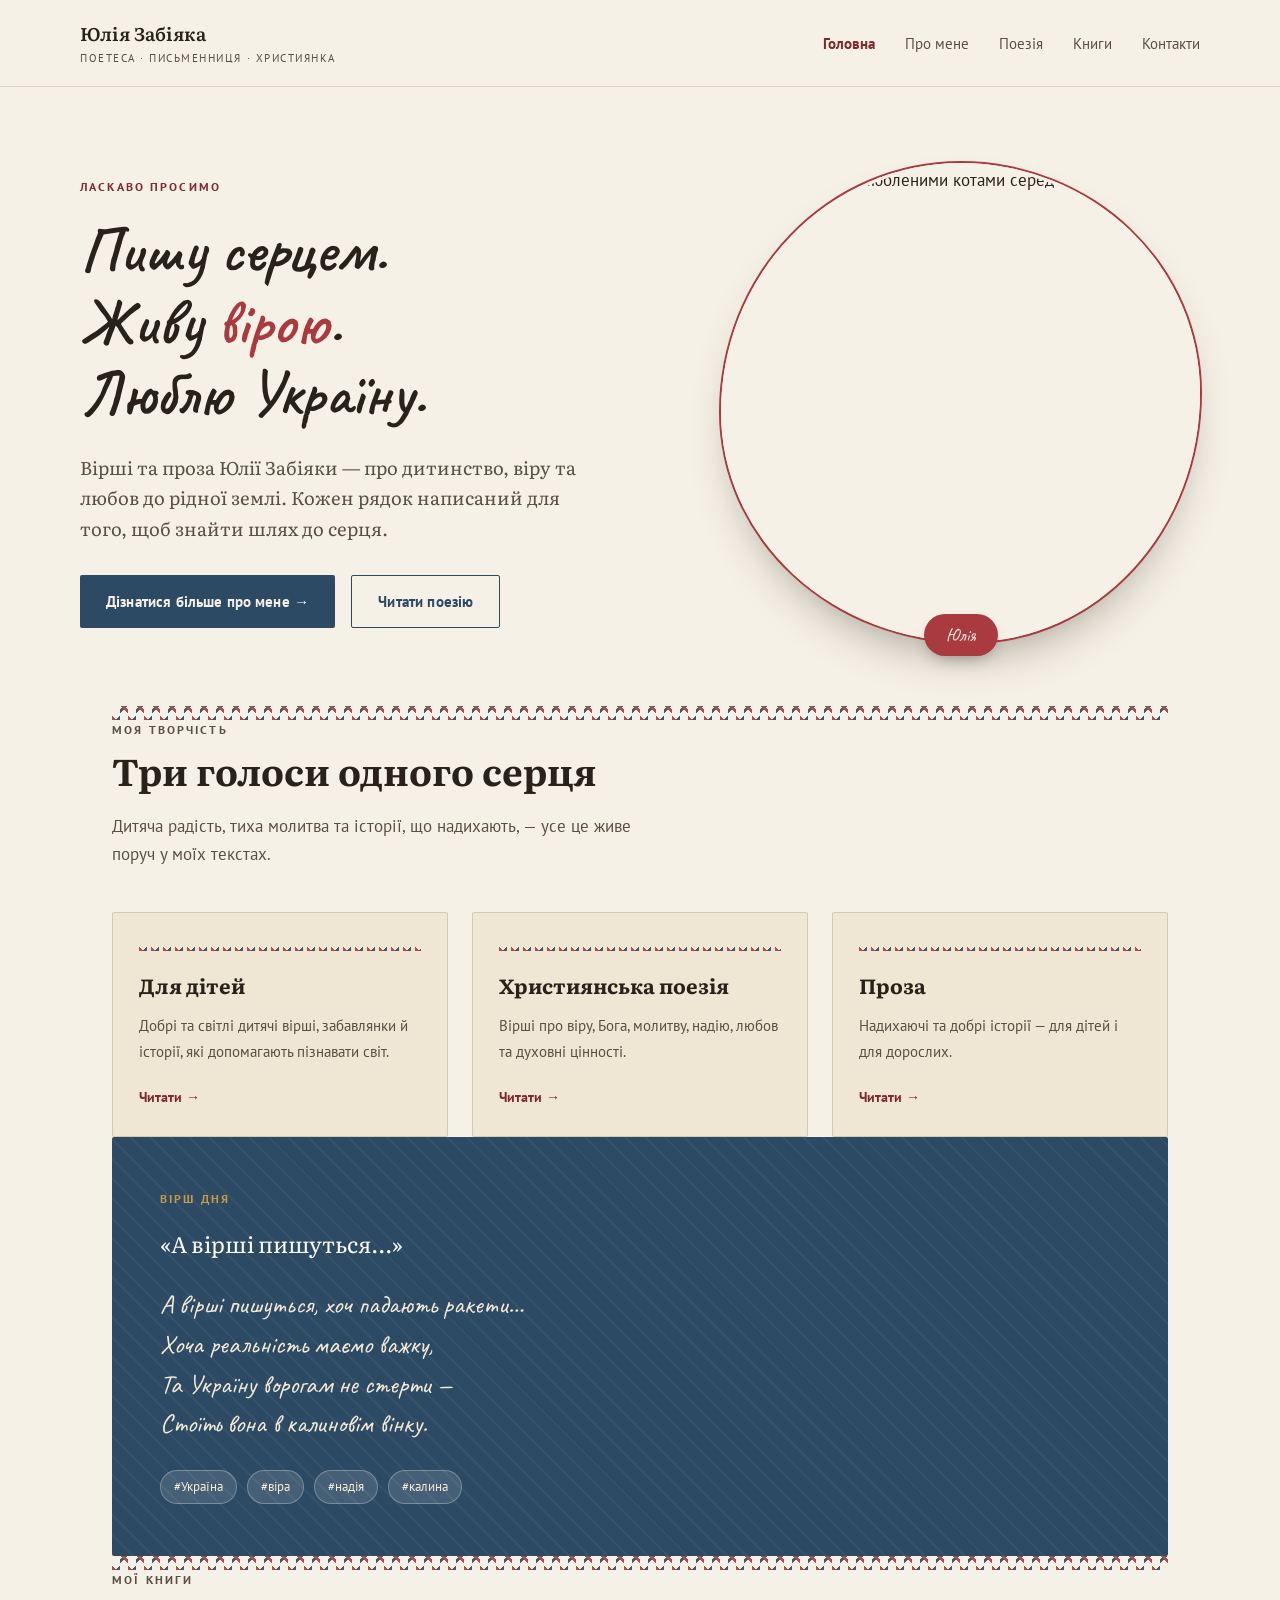
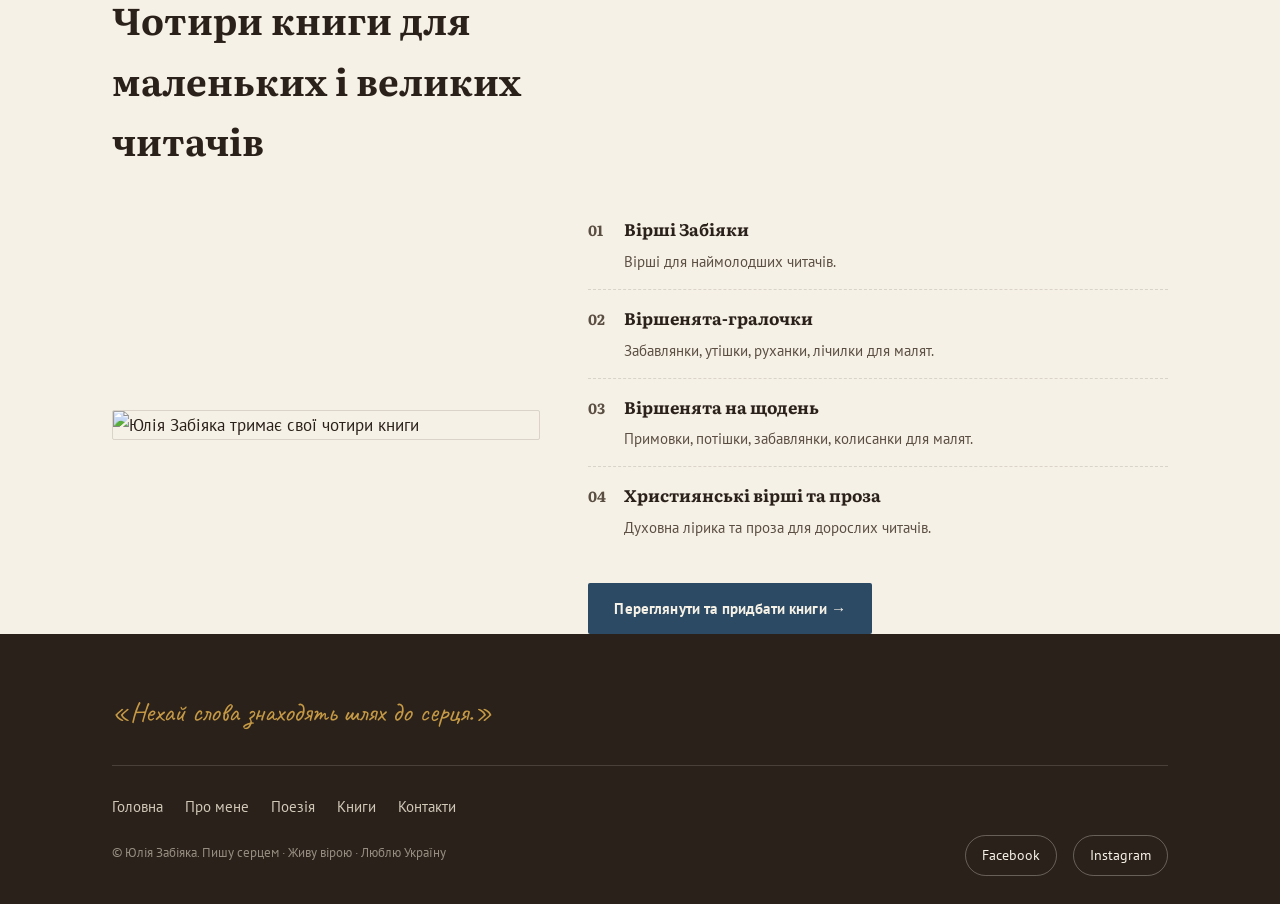
==== index.html @ 0247e5d2 "Add files via upload" ====
<!DOCTYPE html>
<html lang="uk">
<head>
<meta charset="UTF-8">
<meta name="viewport" content="width=device-width, initial-scale=1.0">
<title>Юлія Забіяка — Поетеса · Письменниця · Християнка</title>
<link rel="preconnect" href="https://fonts.googleapis.com">
<link rel="preconnect" href="https://fonts.gstatic.com" crossorigin>
<link href="https://fonts.googleapis.com/css2?family=Literata:opsz,wght@7..72,400;7..72,500;7..72,600;7..72,700&family=Caveat:wght@500;600;700&family=PT+Sans:wght@400;700&display=swap" rel="stylesheet">
<style>
  :root {
    --paper: #F6F1E6;
    --paper-warm: #EFE6D3;
    --ink: #2A211B;
    --ink-soft: #5B4E42;
    --kalyna: #A93A3F;
    --kalyna-deep: #7E2A2E;
    --vyshyvanka: #2C4A63;
    --gold: #C69A45;
    --line: rgba(42, 33, 27, 0.14);
    --radius: 2px;
    --display: 'Literata', Georgia, serif;
    --hand: 'Caveat', cursive;
    --body: 'PT Sans', Arial, sans-serif;
    --max: 1120px;
  }

  * { box-sizing: border-box; }
  html { scroll-behavior: smooth; }

  @media (prefers-reduced-motion: reduce) {
    html { scroll-behavior: auto; }
    * { animation-duration: 0.001ms !important; transition-duration: 0.001ms !important; }
  }

  body {
    margin: 0;
    background: var(--paper);
    color: var(--ink);
    font-family: var(--body);
    font-size: 17px;
    line-height: 1.65;
    -webkit-font-smoothing: antialiased;
  }

  a { color: inherit; }
  img { max-width: 100%; display: block; }

  .wrap { max-width: var(--max); margin: 0 auto; padding: 0 32px; }

  /* ---------- Vyshyvanka cross-stitch signature divider ---------- */
  .stitch-divider {
    width: 100%;
    height: 14px;
    background-image:
      repeating-linear-gradient(45deg, var(--kalyna) 0 3px, transparent 3px 16px),
      repeating-linear-gradient(-45deg, var(--vyshyvanka) 0 3px, transparent 3px 16px);
    background-position: 0 0, 8px 0;
    background-size: 16px 14px;
    opacity: 0.9;
  }
  .stitch-divider.thin { height: 8px; background-size: 12px 8px; }

  /* ---------- Header / nav ---------- */
  header.site-header {
    position: sticky;
    top: 0;
    z-index: 40;
    background: rgba(246, 241, 230, 0.92);
    backdrop-filter: blur(6px);
    border-bottom: 1px solid var(--line);
  }
  .nav-row {
    display: flex;
    align-items: center;
    justify-content: space-between;
    padding: 18px 0;
  }
  .brand {
    font-family: var(--display);
    font-weight: 600;
    font-size: 1.15rem;
    letter-spacing: 0.01em;
    text-decoration: none;
    color: var(--ink);
  }
  .brand small {
    display: block;
    font-family: var(--body);
    font-weight: 400;
    font-size: 0.68rem;
    letter-spacing: 0.14em;
    text-transform: uppercase;
    color: var(--ink-soft);
    margin-top: 2px;
  }
  nav.main-nav ul {
    list-style: none;
    display: flex;
    gap: 30px;
    margin: 0;
    padding: 0;
  }
  nav.main-nav a {
    text-decoration: none;
    font-size: 0.95rem;
    color: var(--ink-soft);
    position: relative;
    padding-bottom: 3px;
    transition: color 0.2s ease;
  }
  nav.main-nav a.active { color: var(--kalyna-deep); font-weight: 700; }
  nav.main-nav a:hover { color: var(--kalyna-deep); }
  nav.main-nav a:focus-visible, .brand:focus-visible, .btn:focus-visible, .card:focus-visible {
    outline: 2px solid var(--vyshyvanka);
    outline-offset: 3px;
  }
  .nav-toggle { display: none; }

  @media (max-width: 720px) {
    nav.main-nav { display: none; }
  }

  /* ---------- Hero ---------- */
  .hero {
    padding: 76px 0 64px;
    display: grid;
    grid-template-columns: 1.1fr 0.9fr;
    gap: 56px;
    align-items: center;
  }
  .hero-eyebrow {
    font-family: var(--body);
    text-transform: uppercase;
    letter-spacing: 0.18em;
    font-size: 0.74rem;
    color: var(--kalyna-deep);
    font-weight: 700;
    margin: 0 0 18px;
  }
  .hero h1 {
    font-family: var(--hand);
    font-weight: 600;
    font-size: clamp(2.6rem, 5vw, 4.1rem);
    line-height: 1.12;
    margin: 0 0 22px;
    color: var(--ink);
  }
  .hero h1 .accent { color: var(--kalyna); }
  .hero-lede {
    font-family: var(--display);
    font-size: 1.15rem;
    color: var(--ink-soft);
    max-width: 46ch;
    margin: 0 0 32px;
  }
  .btn {
    display: inline-flex;
    align-items: center;
    gap: 10px;
    background: var(--vyshyvanka);
    color: var(--paper);
    text-decoration: none;
    padding: 13px 26px;
    border-radius: var(--radius);
    font-size: 0.95rem;
    font-weight: 700;
    letter-spacing: 0.01em;
    transition: transform 0.18s ease, background 0.18s ease;
  }
  .btn:hover { background: var(--kalyna-deep); transform: translateX(2px); }
  .btn.ghost {
    background: transparent;
    color: var(--vyshyvanka);
    border: 1.5px solid var(--vyshyvanka);
  }
  .btn.ghost:hover { background: var(--vyshyvanka); color: var(--paper); }

  .hero-portrait {
    position: relative;
  }
  .portrait-frame {
    position: relative;
    aspect-ratio: 1 / 1;
    border-radius: 50% 50% 48% 52% / 52% 48% 52% 48%;
    overflow: hidden;
    border: 3px solid var(--paper);
    box-shadow: 0 0 0 2px var(--kalyna), 0 24px 48px -20px rgba(42,33,27,0.45);
  }
  .portrait-frame img {
    width: 100%; height: 100%; object-fit: cover;
  }
  .portrait-tag {
    position: absolute;
    bottom: -14px;
    left: 50%;
    transform: translateX(-50%);
    background: var(--kalyna);
    color: var(--paper);
    font-family: var(--hand);
    font-size: 1.15rem;
    padding: 6px 22px;
    border-radius: 999px;
    white-space: nowrap;
    box-shadow: 0 8px 18px -8px rgba(0,0,0,0.4);
  }

  @media (max-width: 860px) {
    .hero { grid-template-columns: 1fr; padding-top: 44px; }
    .hero-portrait { max-width: 320px; margin: 0 auto; order: -1; }
  }

  /* ---------- Reveal on scroll ---------- */
  .reveal {
    opacity: 0;
    transform: translateY(18px);
    transition: opacity 0.7s ease, transform 0.7s ease;
  }
  .reveal.in-view { opacity: 1; transform: translateY(0); }

  /* ---------- Section shell ---------- */
  section { padding: 72px 0; }
  .section-head {
    max-width: 60ch;
    margin: 0 0 44px;
  }
  .section-eyebrow {
    font-size: 0.74rem;
    text-transform: uppercase;
    letter-spacing: 0.18em;
    font-weight: 700;
    color: var(--kalyna-deep);
    margin: 0 0 10px;
  }
  .section-head h2 {
    font-family: var(--display);
    font-size: clamp(1.7rem, 3vw, 2.3rem);
    margin: 0 0 12px;
    color: var(--ink);
  }
  .section-head p { color: var(--ink-soft); margin: 0; }

  /* ---------- Creativity cards ---------- */
  .card-grid {
    display: grid;
    grid-template-columns: repeat(3, 1fr);
    gap: 24px;
  }
  @media (max-width: 860px) { .card-grid { grid-template-columns: 1fr; } }

  .card {
    background: var(--paper-warm);
    border: 1px solid var(--line);
    border-radius: var(--radius);
    padding: 30px 26px 26px;
    text-decoration: none;
    color: var(--ink);
    display: block;
    position: relative;
    transition: transform 0.25s ease, box-shadow 0.25s ease;
  }
  .card:hover {
    transform: translateY(-5px);
    box-shadow: 0 18px 34px -22px rgba(42,33,27,0.35);
  }
  .card .stitch-divider { margin-bottom: 18px; }
  .card h3 {
    font-family: var(--display);
    font-size: 1.28rem;
    margin: 0 0 10px;
  }
  .card p {
    color: var(--ink-soft);
    font-size: 0.96rem;
    margin: 0 0 18px;
  }
  .card .card-link {
    font-size: 0.88rem;
    font-weight: 700;
    color: var(--kalyna-deep);
  }

  /* ---------- Featured poem ---------- */
  .poem-panel {
    background: var(--vyshyvanka);
    color: var(--paper);
    border-radius: var(--radius);
    padding: 52px 48px;
    position: relative;
    overflow: hidden;
  }
  .poem-panel::before {
    content: "";
    position: absolute;
    inset: 0;
    background-image: repeating-linear-gradient(45deg, rgba(255,255,255,0.045) 0 2px, transparent 2px 14px);
    pointer-events: none;
  }
  .poem-eyebrow {
    font-size: 0.74rem;
    text-transform: uppercase;
    letter-spacing: 0.18em;
    font-weight: 700;
    color: var(--gold);
    margin: 0 0 18px;
  }
  .poem-title {
    font-family: var(--display);
    font-size: 1.4rem;
    margin: 0 0 22px;
    color: #fff;
  }
  .poem-text {
    font-family: var(--hand);
    font-size: 1.65rem;
    line-height: 1.5;
    color: #F3EAD6;
    margin: 0 0 26px;
    max-width: 62ch;
  }
  .poem-tags {
    display: flex; flex-wrap: wrap; gap: 10px;
  }
  .tag {
    font-size: 0.82rem;
    background: rgba(255,255,255,0.12);
    border: 1px solid rgba(255,255,255,0.28);
    color: #F3EAD6;
    padding: 5px 13px;
    border-radius: 999px;
  }

  /* ---------- Books ---------- */
  .books-row {
    display: grid;
    grid-template-columns: 0.85fr 1.15fr;
    gap: 48px;
    align-items: center;
  }
  @media (max-width: 860px) { .books-row { grid-template-columns: 1fr; } }
  .books-photo {
    border-radius: var(--radius);
    overflow: hidden;
    border: 1px solid var(--line);
  }
  .book-list {
    list-style: none;
    margin: 0 0 28px;
    padding: 0;
    display: grid;
    gap: 14px;
  }
  .book-list li {
    display: flex;
    gap: 14px;
    align-items: baseline;
    padding-bottom: 14px;
    border-bottom: 1px dashed var(--line);
  }
  .book-list li:last-child { border-bottom: none; }
  .book-num {
    font-family: var(--display);
    font-weight: 700;
    color: var(--kalyna);
    font-size: 0.95rem;
    min-width: 22px;
  }
  .book-list h4 { margin: 0 0 4px; font-family: var(--display); font-size: 1.05rem; }
  .book-list span { color: var(--ink-soft); font-size: 0.92rem; }

  /* ---------- Footer ---------- */
  footer {
    background: var(--ink);
    color: var(--paper-warm);
    padding: 56px 0 28px;
  }
  .footer-quote {
    font-family: var(--hand);
    font-size: 1.7rem;
    color: var(--gold);
    max-width: 40ch;
    margin: 0 0 30px;
  }
  .footer-row {
    display: flex;
    justify-content: space-between;
    align-items: flex-end;
    flex-wrap: wrap;
    gap: 24px;
    padding-top: 26px;
    border-top: 1px solid rgba(246,241,230,0.15);
  }
  .footer-nav ul {
    list-style: none; display: flex; gap: 22px; margin: 0 0 12px; padding: 0; flex-wrap: wrap;
  }
  .footer-nav a { text-decoration: none; color: var(--paper-warm); opacity: 0.85; font-size: 0.92rem; }
  .footer-nav a:hover { opacity: 1; color: var(--gold); }
  .footer-social { display: flex; gap: 16px; }
  .footer-social a {
    text-decoration: none;
    color: var(--paper);
    border: 1px solid rgba(246,241,230,0.3);
    padding: 8px 16px;
    border-radius: 999px;
    font-size: 0.86rem;
  }
  .footer-social a:hover { background: var(--kalyna); border-color: var(--kalyna); }
  .footer-fine { font-size: 0.8rem; opacity: 0.55; margin-top: 22px; }

  /* ---------- Scroll to top ---------- */
  #toTop {
    position: fixed;
    right: 22px;
    bottom: 22px;
    width: 48px;
    height: 48px;
    border-radius: 50%;
    background: var(--kalyna);
    color: #fff;
    border: none;
    cursor: pointer;
    font-size: 1.2rem;
    display: flex;
    align-items: center;
    justify-content: center;
    box-shadow: 0 10px 24px -8px rgba(0,0,0,0.5);
    opacity: 0;
    transform: translateY(12px);
    pointer-events: none;
    transition: opacity 0.25s ease, transform 0.25s ease, background 0.2s ease;
    z-index: 50;
  }
  #toTop.show { opacity: 1; transform: translateY(0); pointer-events: auto; }
  #toTop:hover { background: var(--vyshyvanka); }
</style>
</head>
<body>

<header class="site-header">
  <div class="wrap nav-row">
    <a class="brand" href="index.html">Юлія Забіяка
      <small>Поетеса · Письменниця · Християнка</small>
    </a>
    <nav class="main-nav" aria-label="Головна навігація">
      <ul>
        <li><a href="index.html" class="active">Головна</a></li>
        <li><a href="pro-mene.html">Про мене</a></li>
        <li><a href="poeziya.html">Поезія</a></li>
        <li><a href="knygy.html">Книги</a></li>
        <li><a href="kontakty.html">Контакти</a></li>
      </ul>
    </nav>
  </div>
</header>

<main>

  <!-- HERO -->
  <section class="hero wrap">
    <div>
      <p class="hero-eyebrow">Ласкаво просимо</p>
      <h1>Пишу серцем.<br>Живу <span class="accent">вірою</span>.<br>Люблю Україну.</h1>
      <p class="hero-lede">Вірші та проза Юлії Забіяки — про дитинство, віру та любов до рідної землі. Кожен рядок написаний для того, щоб знайти шлях до серця.</p>
      <div style="display:flex; gap:16px; flex-wrap:wrap;">
        <a class="btn" href="pro-mene.html">Дізнатися більше про мене →</a>
        <a class="btn ghost" href="poeziya.html">Читати поезію</a>
      </div>
    </div>
    <div class="hero-portrait">
      <div class="portrait-frame">
        <img src="image/p2.jpg" alt="Юлія Забіяка з улюбленими котами серед квітів">
      </div>
      <span class="portrait-tag">Юлія</span>
    </div>
  </section>

  <div class="wrap"><div class="stitch-divider"></div></div>

  <!-- ТВОРЧІСТЬ -->
  <section class="wrap">
    <div class="section-head reveal">
      <p class="section-eyebrow">Моя творчість</p>
      <h2>Три голоси одного серця</h2>
      <p>Дитяча радість, тиха молитва та історії, що надихають, — усе це живе поруч у моїх текстах.</p>
    </div>
    <div class="card-grid">
      <a class="card reveal" href="poeziya.html#dytyachi">
        <div class="stitch-divider thin"></div>
        <h3>Для дітей</h3>
        <p>Добрі та світлі дитячі вірші, забавлянки й історії, які допомагають пізнавати світ.</p>
        <span class="card-link">Читати →</span>
      </a>
      <a class="card reveal" href="poeziya.html#hrystyianska">
        <div class="stitch-divider thin"></div>
        <h3>Християнська поезія</h3>
        <p>Вірші про віру, Бога, молитву, надію, любов та духовні цінності.</p>
        <span class="card-link">Читати →</span>
      </a>
      <a class="card reveal" href="poeziya.html#proza">
        <div class="stitch-divider thin"></div>
        <h3>Проза</h3>
        <p>Надихаючі та добрі історії — для дітей і для дорослих.</p>
        <span class="card-link">Читати →</span>
      </a>
    </div>
  </section>

  <!-- ВІРШ ДНЯ -->
  <section class="wrap">
    <div class="poem-panel reveal">
      <p class="poem-eyebrow">Вірш дня</p>
      <p class="poem-title">«А вірші пишуться...»</p>
      <p class="poem-text">А вірші пишуться, хоч падають ракети…<br>
      Хоча реальність маємо важку,<br>
      Та Україну ворогам не стерти —<br>
      Стоїть вона в калиновім вінку.</p>
      <div class="poem-tags">
        <span class="tag">#Україна</span>
        <span class="tag">#віра</span>
        <span class="tag">#надія</span>
        <span class="tag">#калина</span>
      </div>
    </div>
  </section>

  <div class="wrap"><div class="stitch-divider"></div></div>

  <!-- КНИГИ -->
  <section class="wrap">
    <div class="section-head reveal">
      <p class="section-eyebrow">Мої книги</p>
      <h2>Чотири книги для маленьких і великих читачів</h2>
    </div>
    <div class="books-row reveal">
      <div class="books-photo">
        <img src="image/p1.jpg" alt="Юлія Забіяка тримає свої чотири книги">
      </div>
      <div>
        <ul class="book-list">
          <li>
            <span class="book-num">01</span>
            <div><h4>Вірші Забіяки</h4><span>Вірші для наймолодших читачів.</span></div>
          </li>
          <li>
            <span class="book-num">02</span>
            <div><h4>Віршенята-гралочки</h4><span>Забавлянки, утішки, руханки, лічилки для малят.</span></div>
          </li>
          <li>
            <span class="book-num">03</span>
            <div><h4>Віршенята на щодень</h4><span>Примовки, потішки, забавлянки, колисанки для малят.</span></div>
          </li>
          <li>
            <span class="book-num">04</span>
            <div><h4>Християнські вірші та проза</h4><span>Духовна лірика та проза для дорослих читачів.</span></div>
          </li>
        </ul>
        <a class="btn" href="knygy.html">Переглянути та придбати книги →</a>
      </div>
    </div>
  </section>

</main>

<footer>
  <div class="wrap">
    <p class="footer-quote">«Нехай слова знаходять шлях до серця.»</p>
    <div class="footer-row">
      <div>
        <nav class="footer-nav" aria-label="Навігація у підвалі">
          <ul>
            <li><a href="index.html">Головна</a></li>
            <li><a href="pro-mene.html">Про мене</a></li>
            <li><a href="poeziya.html">Поезія</a></li>
            <li><a href="knygy.html">Книги</a></li>
            <li><a href="kontakty.html">Контакти</a></li>
          </ul>
        </nav>
        <p class="footer-fine">© Юлія Забіяка. Пишу серцем · Живу вірою · Люблю Україну</p>
      </div>
      <div class="footer-social">
        <a href="https://www.facebook.com/ulia.zabiaka/directory_work" target="_blank" rel="noopener">Facebook</a>
        <a href="https://www.instagram.com/iuliiaenei" target="_blank" rel="noopener">Instagram</a>
      </div>
    </div>
  </div>
</footer>

<button id="toTop" aria-label="Прокрутити нагору">↑</button>

<script>
  // Scroll reveal
  const items = document.querySelectorAll('.reveal');
  const io = new IntersectionObserver((entries) => {
    entries.forEach(e => {
      if (e.isIntersecting) {
        e.target.classList.add('in-view');
        io.unobserve(e.target);
      }
    });
  }, { threshold: 0.15 });
  items.forEach(el => io.observe(el));

  // Scroll to top button
  const toTopBtn = document.getElementById('toTop');
  window.addEventListener('scroll', () => {
    toTopBtn.classList.toggle('show', window.scrollY > 500);
  });
  toTopBtn.addEventListener('click', () => {
    window.scrollTo({ top: 0, behavior: 'smooth' });
  });
</script>

</body>
</html>
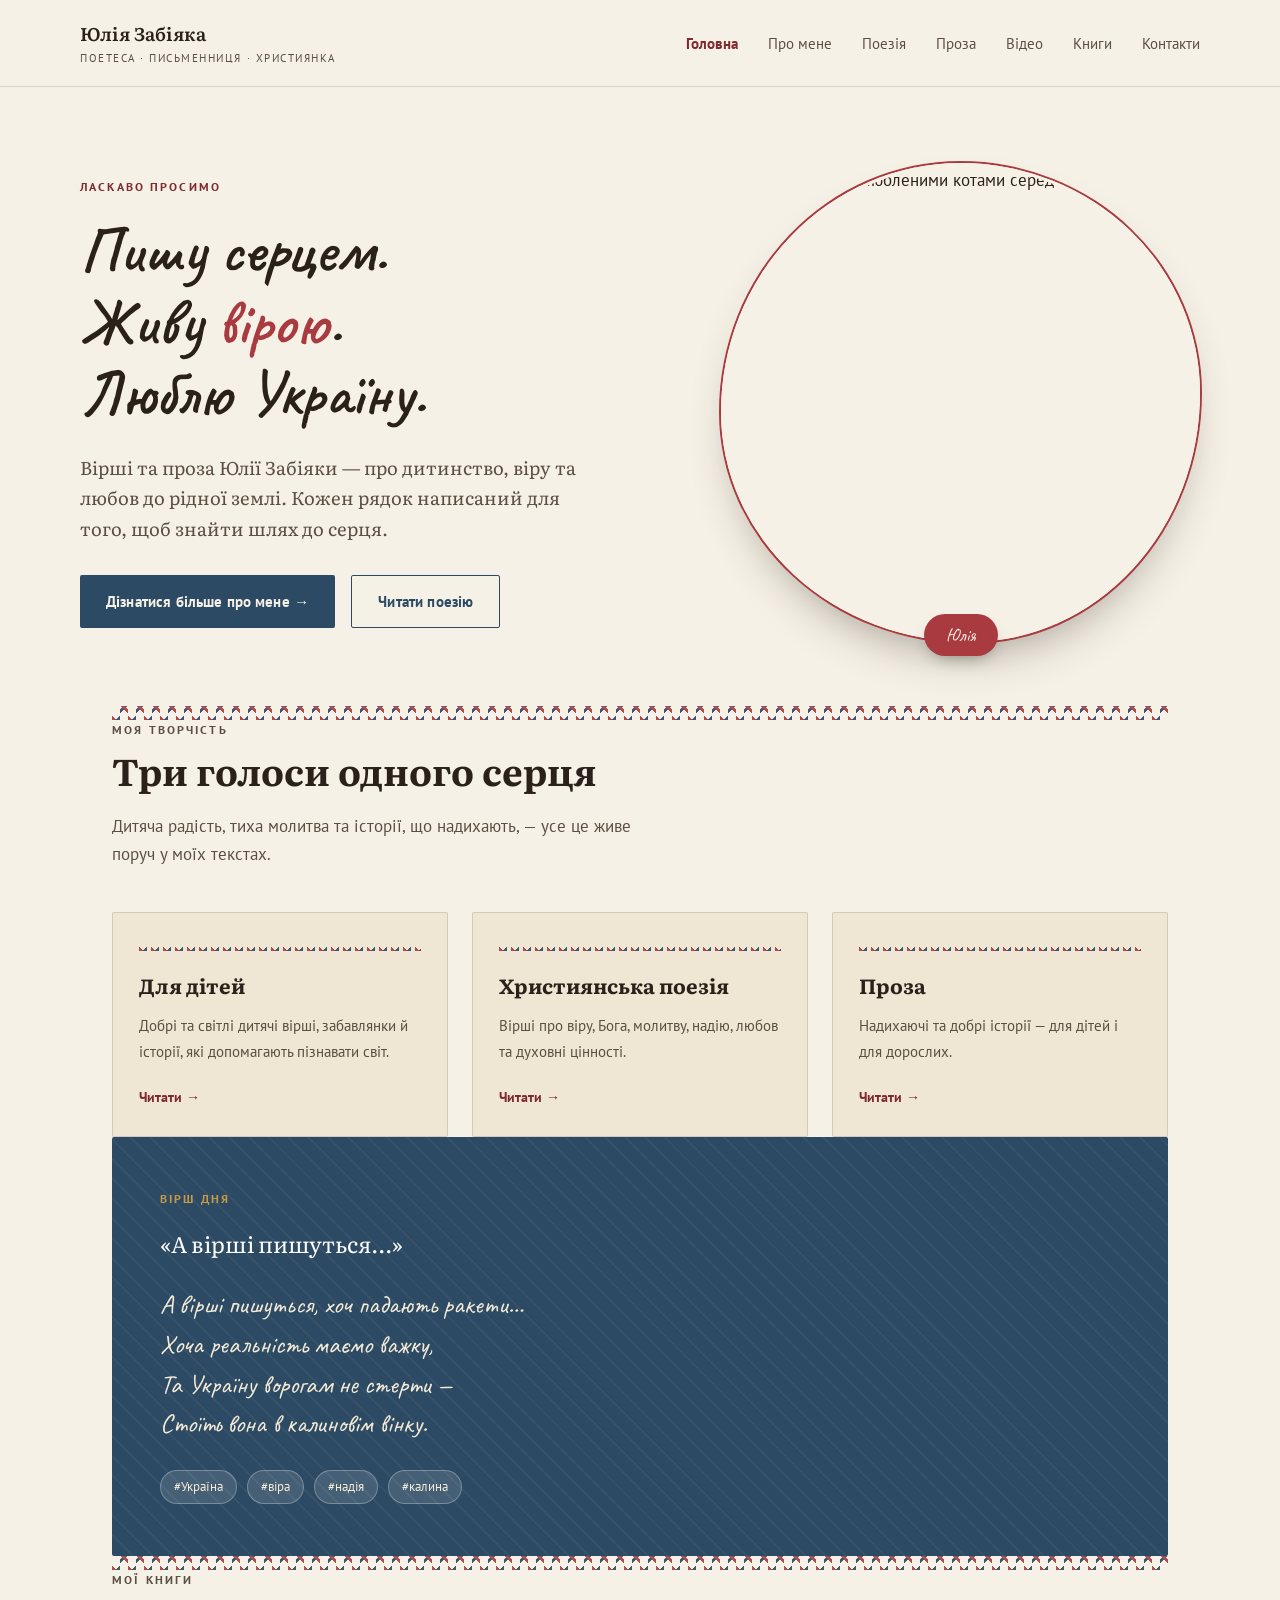
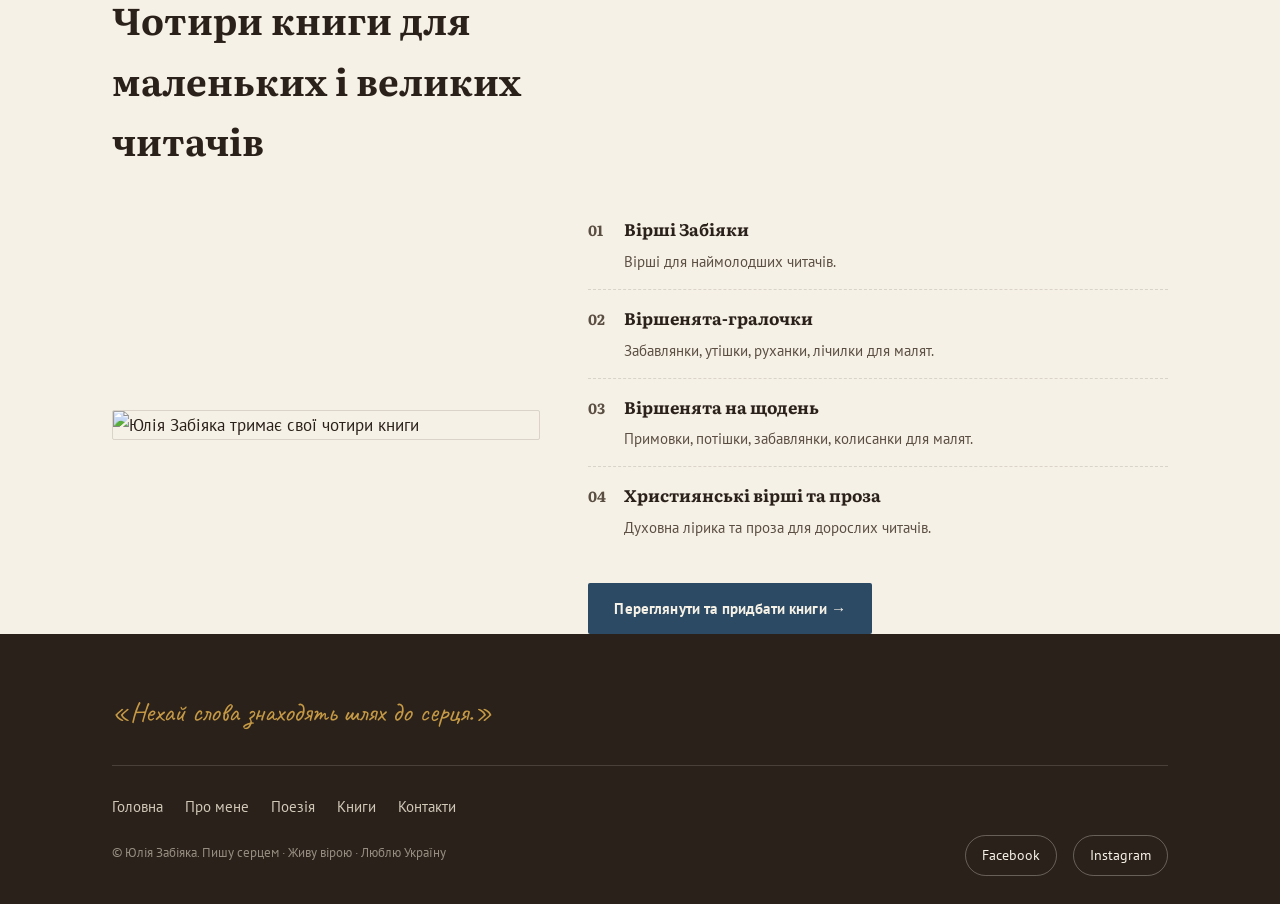
==== commit 43333b7d: "Update index.html" ====
--- a/index.html
+++ b/index.html
@@ -446,6 +446,8 @@
         <li><a href="index.html" class="active">Головна</a></li>
         <li><a href="pro-mene.html">Про мене</a></li>
         <li><a href="poeziya.html">Поезія</a></li>
+        <li><a href="proza.html">Проза</a></li>
+        <li><a href="video.html">Відео</a></li>
         <li><a href="knygy.html">Книги</a></li>
         <li><a href="kontakty.html">Контакти</a></li>
       </ul>
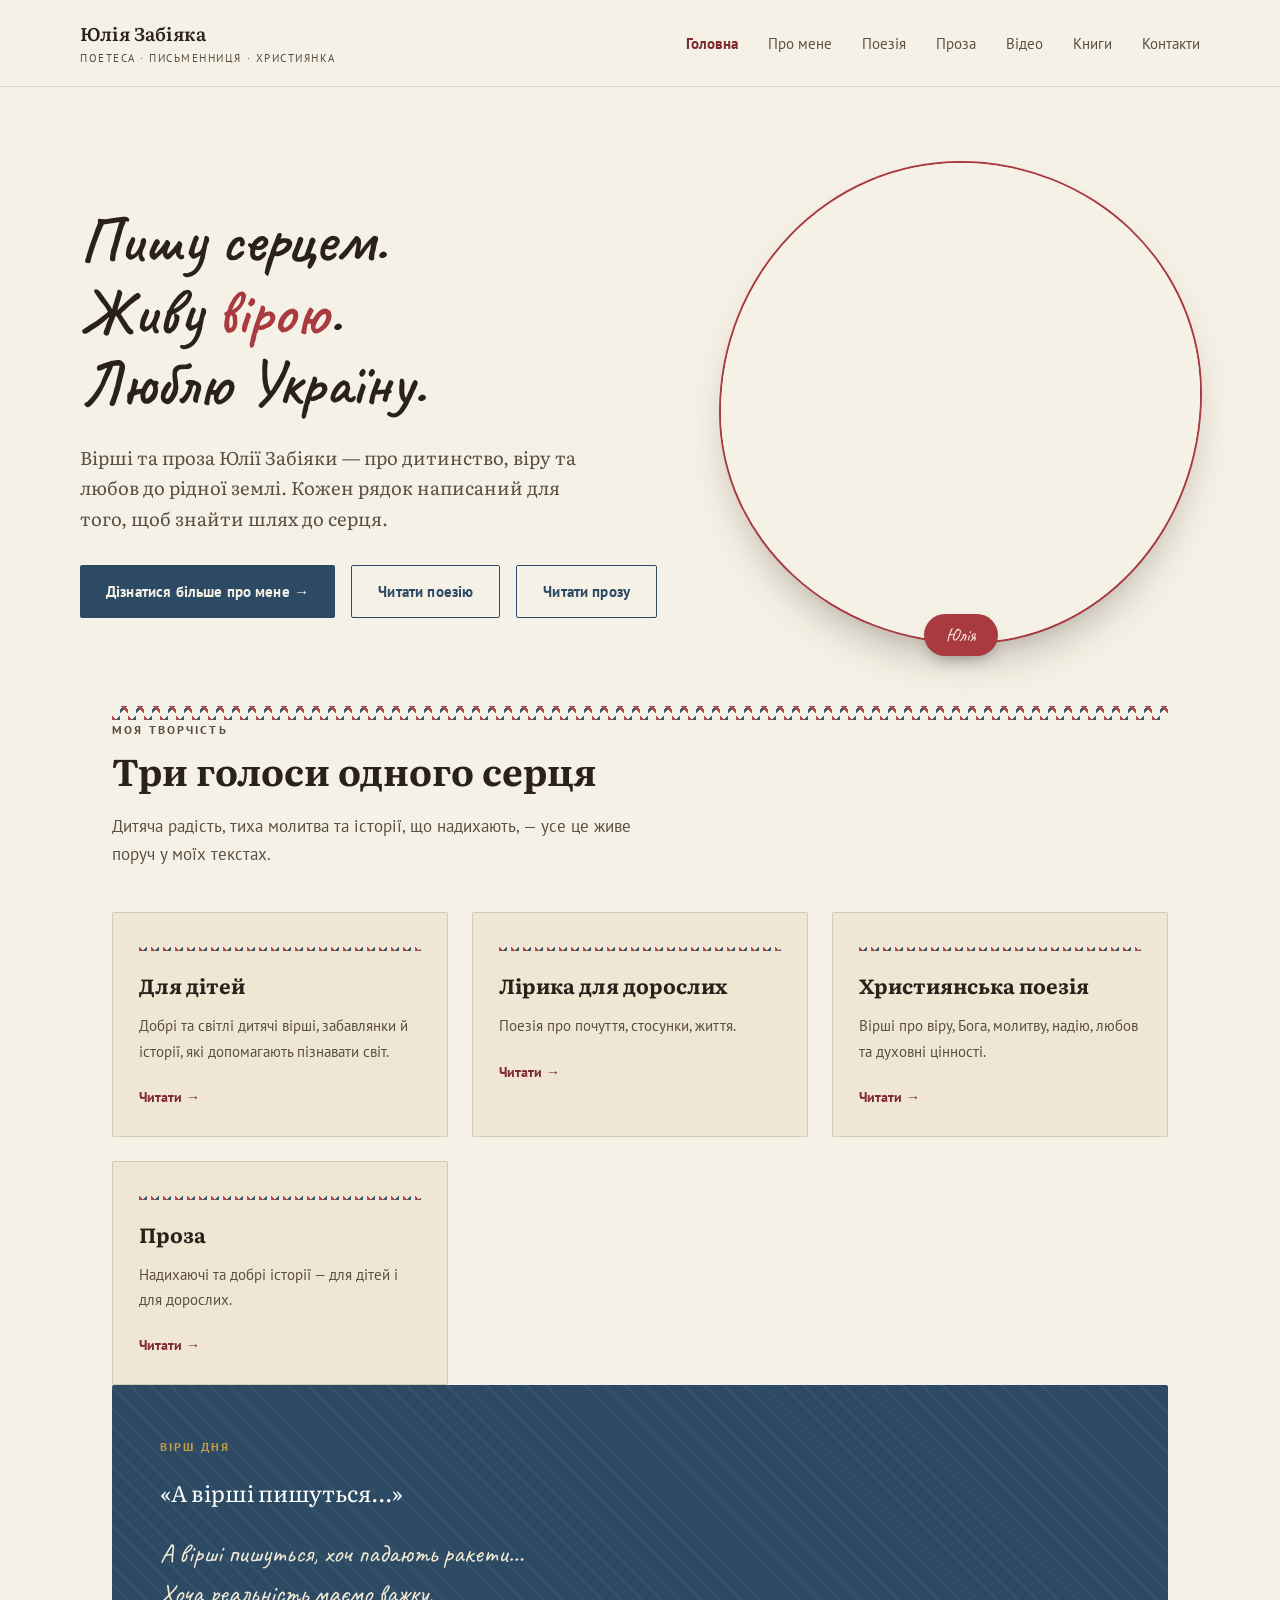
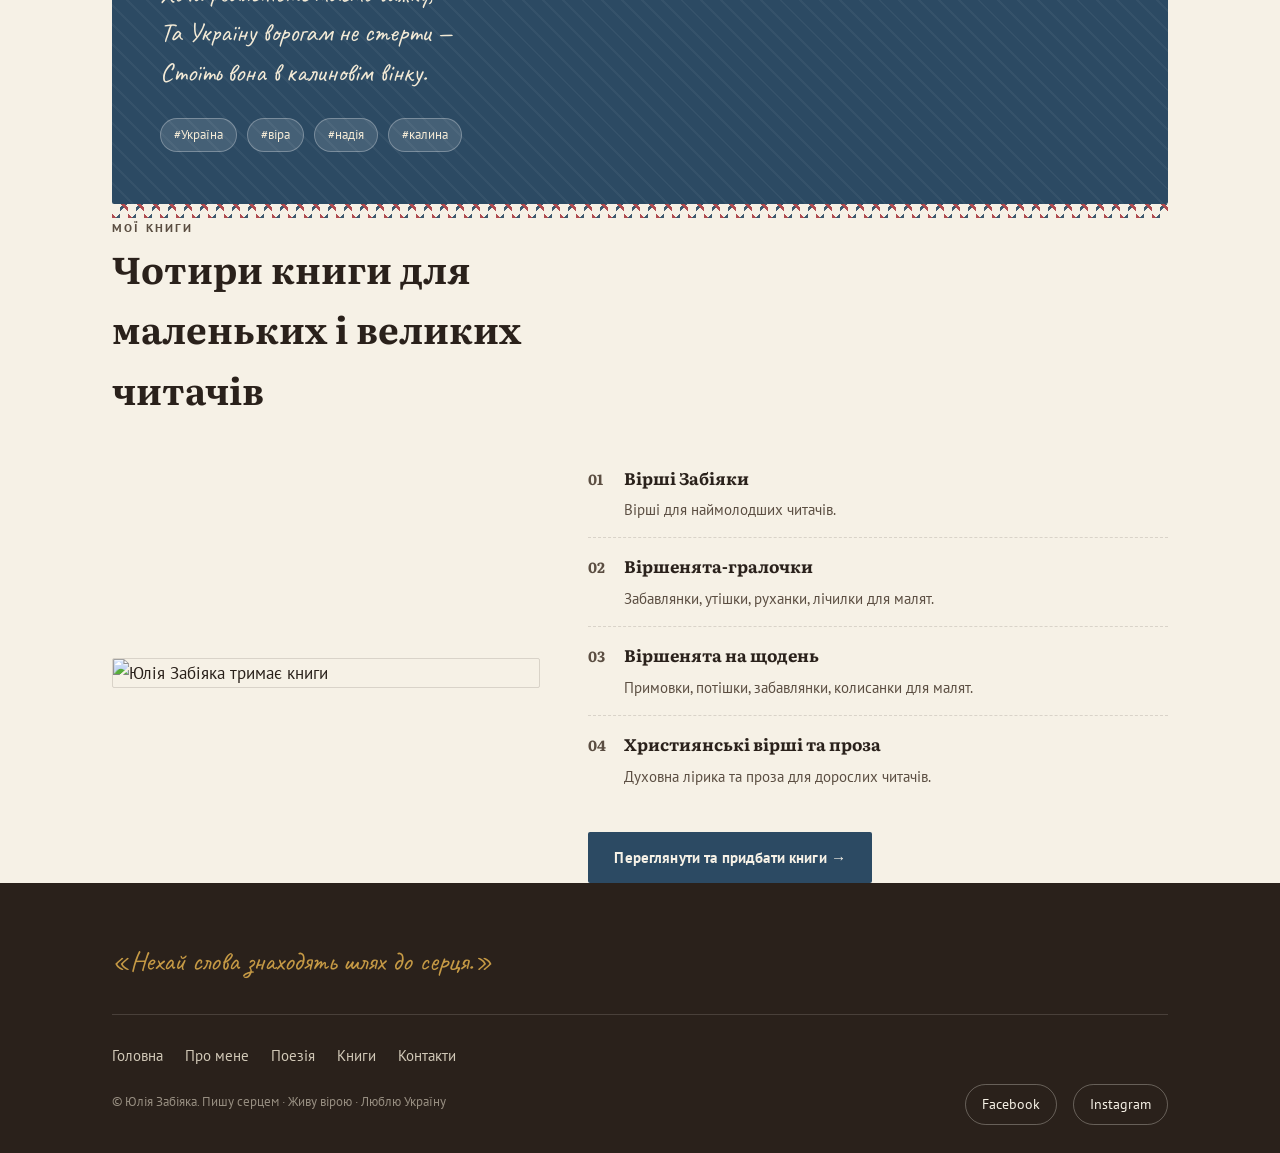
==== commit e7ab1708: "Update index.html" ====
--- a/index.html
+++ b/index.html
@@ -460,17 +460,18 @@
   <!-- HERO -->
   <section class="hero wrap">
     <div>
-      <p class="hero-eyebrow">Ласкаво просимо</p>
+      <p class="hero-eyebrow"></p>
       <h1>Пишу серцем.<br>Живу <span class="accent">вірою</span>.<br>Люблю Україну.</h1>
       <p class="hero-lede">Вірші та проза Юлії Забіяки — про дитинство, віру та любов до рідної землі. Кожен рядок написаний для того, щоб знайти шлях до серця.</p>
       <div style="display:flex; gap:16px; flex-wrap:wrap;">
         <a class="btn" href="pro-mene.html">Дізнатися більше про мене →</a>
         <a class="btn ghost" href="poeziya.html">Читати поезію</a>
+     <a class="btn ghost" href="proza.html">Читати прозу</a>
       </div>
     </div>
     <div class="hero-portrait">
       <div class="portrait-frame">
-        <img src="image/p2.jpg" alt="Юлія Забіяка з улюбленими котами серед квітів">
+        <img src="image/p2.jpg" alt="Юлія Забіяка">
       </div>
       <span class="portrait-tag">Юлія</span>
     </div>
@@ -490,6 +491,12 @@
         <div class="stitch-divider thin"></div>
         <h3>Для дітей</h3>
         <p>Добрі та світлі дитячі вірші, забавлянки й історії, які допомагають пізнавати світ.</p>
+        <span class="card-link">Читати →</span>
+      </a>
+      <a class="card reveal" href="poeziya.html#liryka">
+        <div class="stitch-divider thin"></div>
+        <h3>Лірика для дорослих</h3>
+        <p>Поезія про почуття, стосунки, життя.</p>
         <span class="card-link">Читати →</span>
       </a>
       <a class="card reveal" href="poeziya.html#hrystyianska">
@@ -535,7 +542,7 @@
     </div>
     <div class="books-row reveal">
       <div class="books-photo">
-        <img src="image/p1.jpg" alt="Юлія Забіяка тримає свої чотири книги">
+        <img src="image/p1.jpg" alt="Юлія Забіяка тримає книги">
       </div>
       <div>
         <ul class="book-list">
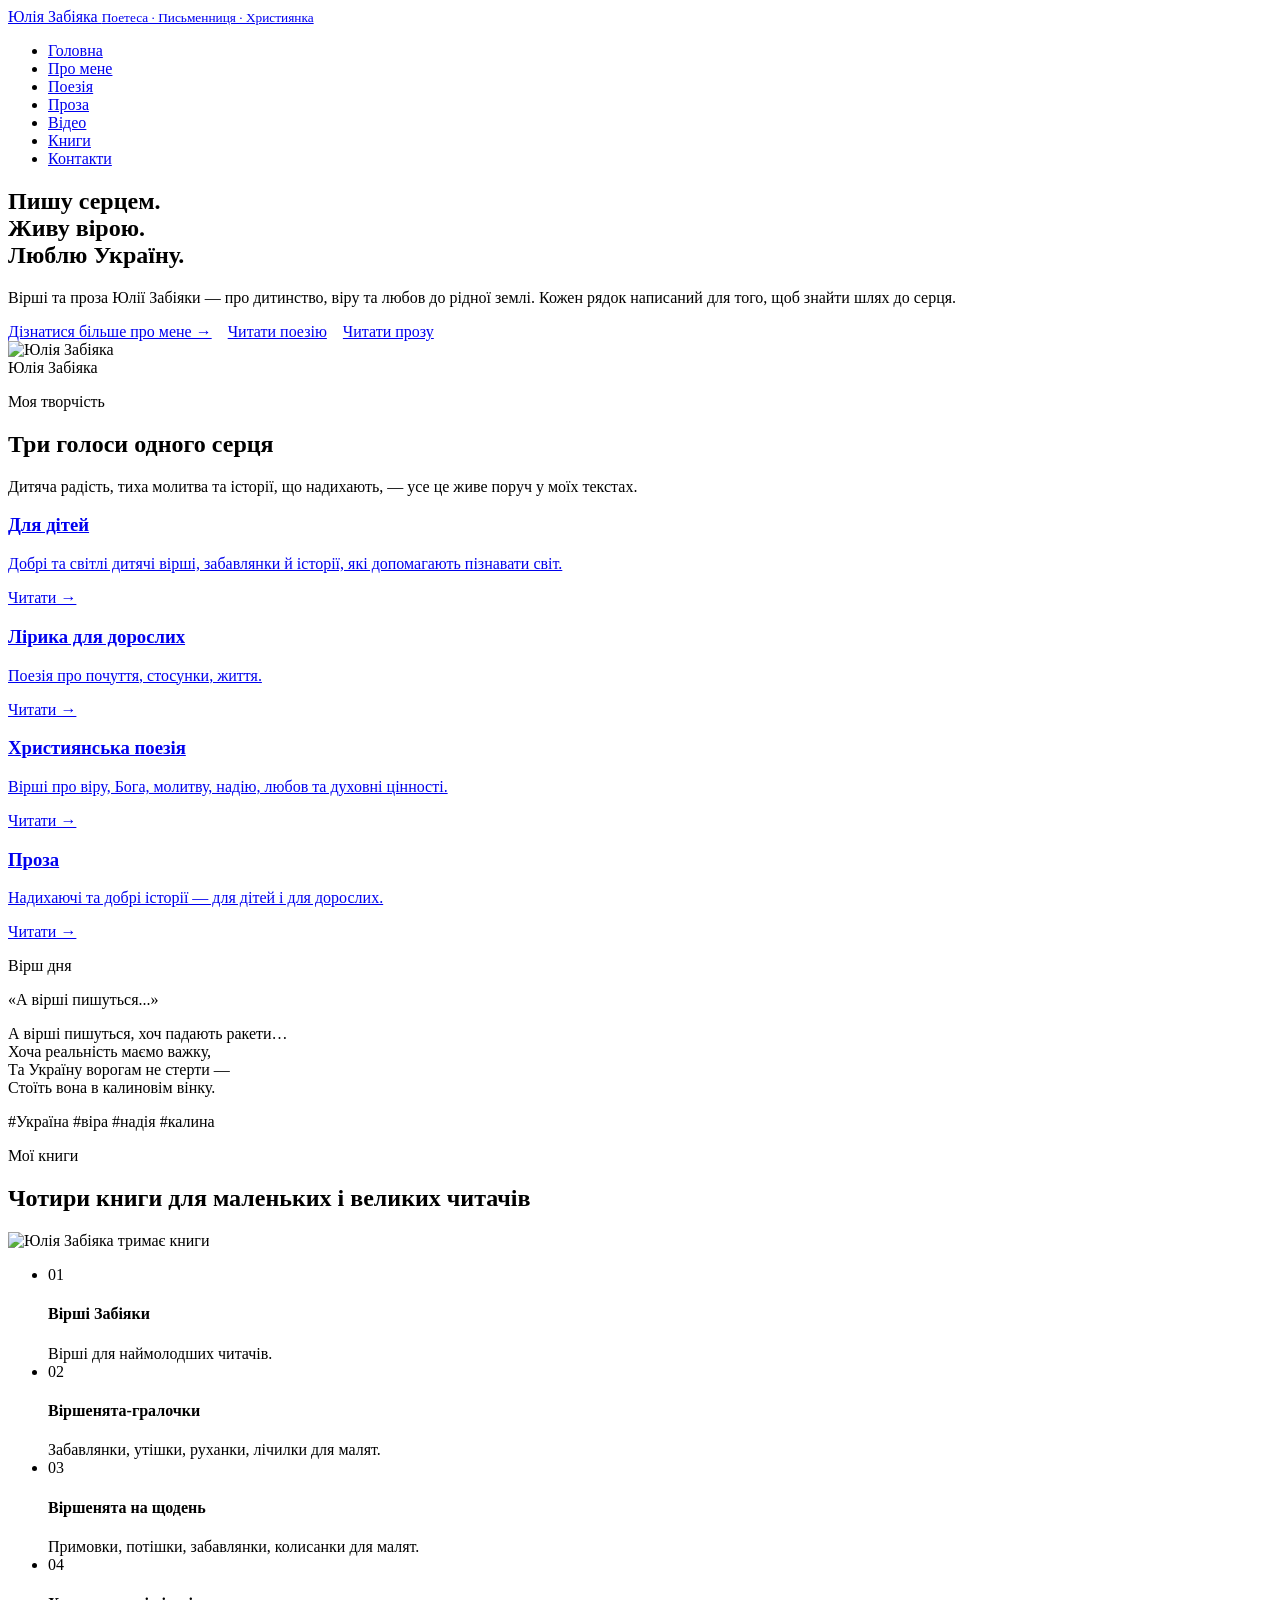
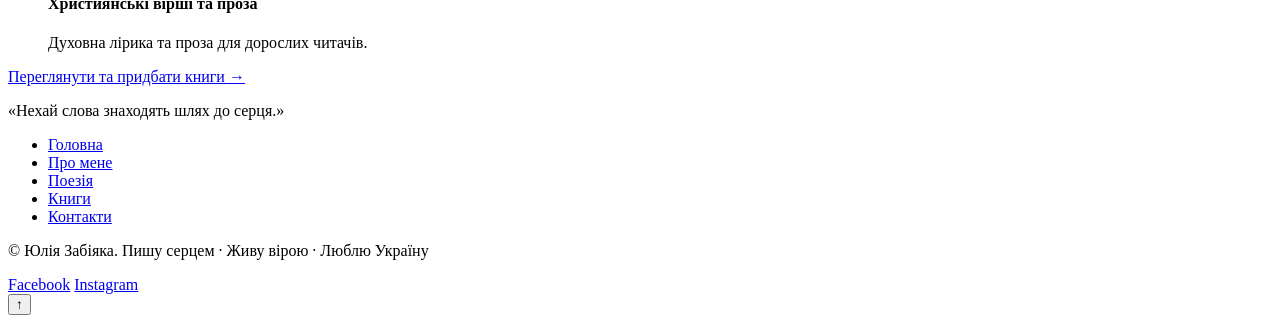
==== commit 3ced1dbd: "index.html" ====
--- a/index.html
+++ b/index.html
@@ -7,432 +7,8 @@
 <link rel="preconnect" href="https://fonts.googleapis.com">
 <link rel="preconnect" href="https://fonts.gstatic.com" crossorigin>
 <link href="https://fonts.googleapis.com/css2?family=Literata:opsz,wght@7..72,400;7..72,500;7..72,600;7..72,700&family=Caveat:wght@500;600;700&family=PT+Sans:wght@400;700&display=swap" rel="stylesheet">
-<style>
-  :root {
-    --paper: #F6F1E6;
-    --paper-warm: #EFE6D3;
-    --ink: #2A211B;
-    --ink-soft: #5B4E42;
-    --kalyna: #A93A3F;
-    --kalyna-deep: #7E2A2E;
-    --vyshyvanka: #2C4A63;
-    --gold: #C69A45;
-    --line: rgba(42, 33, 27, 0.14);
-    --radius: 2px;
-    --display: 'Literata', Georgia, serif;
-    --hand: 'Caveat', cursive;
-    --body: 'PT Sans', Arial, sans-serif;
-    --max: 1120px;
-  }
-
-  * { box-sizing: border-box; }
-  html { scroll-behavior: smooth; }
-
-  @media (prefers-reduced-motion: reduce) {
-    html { scroll-behavior: auto; }
-    * { animation-duration: 0.001ms !important; transition-duration: 0.001ms !important; }
-  }
-
-  body {
-    margin: 0;
-    background: var(--paper);
-    color: var(--ink);
-    font-family: var(--body);
-    font-size: 17px;
-    line-height: 1.65;
-    -webkit-font-smoothing: antialiased;
-  }
-
-  a { color: inherit; }
-  img { max-width: 100%; display: block; }
-
-  .wrap { max-width: var(--max); margin: 0 auto; padding: 0 32px; }
-
-  /* ---------- Vyshyvanka cross-stitch signature divider ---------- */
-  .stitch-divider {
-    width: 100%;
-    height: 14px;
-    background-image:
-      repeating-linear-gradient(45deg, var(--kalyna) 0 3px, transparent 3px 16px),
-      repeating-linear-gradient(-45deg, var(--vyshyvanka) 0 3px, transparent 3px 16px);
-    background-position: 0 0, 8px 0;
-    background-size: 16px 14px;
-    opacity: 0.9;
-  }
-  .stitch-divider.thin { height: 8px; background-size: 12px 8px; }
-
-  /* ---------- Header / nav ---------- */
-  header.site-header {
-    position: sticky;
-    top: 0;
-    z-index: 40;
-    background: rgba(246, 241, 230, 0.92);
-    backdrop-filter: blur(6px);
-    border-bottom: 1px solid var(--line);
-  }
-  .nav-row {
-    display: flex;
-    align-items: center;
-    justify-content: space-between;
-    padding: 18px 0;
-  }
-  .brand {
-    font-family: var(--display);
-    font-weight: 600;
-    font-size: 1.15rem;
-    letter-spacing: 0.01em;
-    text-decoration: none;
-    color: var(--ink);
-  }
-  .brand small {
-    display: block;
-    font-family: var(--body);
-    font-weight: 400;
-    font-size: 0.68rem;
-    letter-spacing: 0.14em;
-    text-transform: uppercase;
-    color: var(--ink-soft);
-    margin-top: 2px;
-  }
-  nav.main-nav ul {
-    list-style: none;
-    display: flex;
-    gap: 30px;
-    margin: 0;
-    padding: 0;
-  }
-  nav.main-nav a {
-    text-decoration: none;
-    font-size: 0.95rem;
-    color: var(--ink-soft);
-    position: relative;
-    padding-bottom: 3px;
-    transition: color 0.2s ease;
-  }
-  nav.main-nav a.active { color: var(--kalyna-deep); font-weight: 700; }
-  nav.main-nav a:hover { color: var(--kalyna-deep); }
-  nav.main-nav a:focus-visible, .brand:focus-visible, .btn:focus-visible, .card:focus-visible {
-    outline: 2px solid var(--vyshyvanka);
-    outline-offset: 3px;
-  }
-  .nav-toggle { display: none; }
-
-  @media (max-width: 720px) {
-    nav.main-nav { display: none; }
-  }
-
-  /* ---------- Hero ---------- */
-  .hero {
-    padding: 76px 0 64px;
-    display: grid;
-    grid-template-columns: 1.1fr 0.9fr;
-    gap: 56px;
-    align-items: center;
-  }
-  .hero-eyebrow {
-    font-family: var(--body);
-    text-transform: uppercase;
-    letter-spacing: 0.18em;
-    font-size: 0.74rem;
-    color: var(--kalyna-deep);
-    font-weight: 700;
-    margin: 0 0 18px;
-  }
-  .hero h1 {
-    font-family: var(--hand);
-    font-weight: 600;
-    font-size: clamp(2.6rem, 5vw, 4.1rem);
-    line-height: 1.12;
-    margin: 0 0 22px;
-    color: var(--ink);
-  }
-  .hero h1 .accent { color: var(--kalyna); }
-  .hero-lede {
-    font-family: var(--display);
-    font-size: 1.15rem;
-    color: var(--ink-soft);
-    max-width: 46ch;
-    margin: 0 0 32px;
-  }
-  .btn {
-    display: inline-flex;
-    align-items: center;
-    gap: 10px;
-    background: var(--vyshyvanka);
-    color: var(--paper);
-    text-decoration: none;
-    padding: 13px 26px;
-    border-radius: var(--radius);
-    font-size: 0.95rem;
-    font-weight: 700;
-    letter-spacing: 0.01em;
-    transition: transform 0.18s ease, background 0.18s ease;
-  }
-  .btn:hover { background: var(--kalyna-deep); transform: translateX(2px); }
-  .btn.ghost {
-    background: transparent;
-    color: var(--vyshyvanka);
-    border: 1.5px solid var(--vyshyvanka);
-  }
-  .btn.ghost:hover { background: var(--vyshyvanka); color: var(--paper); }
-
-  .hero-portrait {
-    position: relative;
-  }
-  .portrait-frame {
-    position: relative;
-    aspect-ratio: 1 / 1;
-    border-radius: 50% 50% 48% 52% / 52% 48% 52% 48%;
-    overflow: hidden;
-    border: 3px solid var(--paper);
-    box-shadow: 0 0 0 2px var(--kalyna), 0 24px 48px -20px rgba(42,33,27,0.45);
-  }
-  .portrait-frame img {
-    width: 100%; height: 100%; object-fit: cover;
-  }
-  .portrait-tag {
-    position: absolute;
-    bottom: -14px;
-    left: 50%;
-    transform: translateX(-50%);
-    background: var(--kalyna);
-    color: var(--paper);
-    font-family: var(--hand);
-    font-size: 1.15rem;
-    padding: 6px 22px;
-    border-radius: 999px;
-    white-space: nowrap;
-    box-shadow: 0 8px 18px -8px rgba(0,0,0,0.4);
-  }
-
-  @media (max-width: 860px) {
-    .hero { grid-template-columns: 1fr; padding-top: 44px; }
-    .hero-portrait { max-width: 320px; margin: 0 auto; order: -1; }
-  }
-
-  /* ---------- Reveal on scroll ---------- */
-  .reveal {
-    opacity: 0;
-    transform: translateY(18px);
-    transition: opacity 0.7s ease, transform 0.7s ease;
-  }
-  .reveal.in-view { opacity: 1; transform: translateY(0); }
-
-  /* ---------- Section shell ---------- */
-  section { padding: 72px 0; }
-  .section-head {
-    max-width: 60ch;
-    margin: 0 0 44px;
-  }
-  .section-eyebrow {
-    font-size: 0.74rem;
-    text-transform: uppercase;
-    letter-spacing: 0.18em;
-    font-weight: 700;
-    color: var(--kalyna-deep);
-    margin: 0 0 10px;
-  }
-  .section-head h2 {
-    font-family: var(--display);
-    font-size: clamp(1.7rem, 3vw, 2.3rem);
-    margin: 0 0 12px;
-    color: var(--ink);
-  }
-  .section-head p { color: var(--ink-soft); margin: 0; }
-
-  /* ---------- Creativity cards ---------- */
-  .card-grid {
-    display: grid;
-    grid-template-columns: repeat(3, 1fr);
-    gap: 24px;
-  }
-  @media (max-width: 860px) { .card-grid { grid-template-columns: 1fr; } }
-
-  .card {
-    background: var(--paper-warm);
-    border: 1px solid var(--line);
-    border-radius: var(--radius);
-    padding: 30px 26px 26px;
-    text-decoration: none;
-    color: var(--ink);
-    display: block;
-    position: relative;
-    transition: transform 0.25s ease, box-shadow 0.25s ease;
-  }
-  .card:hover {
-    transform: translateY(-5px);
-    box-shadow: 0 18px 34px -22px rgba(42,33,27,0.35);
-  }
-  .card .stitch-divider { margin-bottom: 18px; }
-  .card h3 {
-    font-family: var(--display);
-    font-size: 1.28rem;
-    margin: 0 0 10px;
-  }
-  .card p {
-    color: var(--ink-soft);
-    font-size: 0.96rem;
-    margin: 0 0 18px;
-  }
-  .card .card-link {
-    font-size: 0.88rem;
-    font-weight: 700;
-    color: var(--kalyna-deep);
-  }
-
-  /* ---------- Featured poem ---------- */
-  .poem-panel {
-    background: var(--vyshyvanka);
-    color: var(--paper);
-    border-radius: var(--radius);
-    padding: 52px 48px;
-    position: relative;
-    overflow: hidden;
-  }
-  .poem-panel::before {
-    content: "";
-    position: absolute;
-    inset: 0;
-    background-image: repeating-linear-gradient(45deg, rgba(255,255,255,0.045) 0 2px, transparent 2px 14px);
-    pointer-events: none;
-  }
-  .poem-eyebrow {
-    font-size: 0.74rem;
-    text-transform: uppercase;
-    letter-spacing: 0.18em;
-    font-weight: 700;
-    color: var(--gold);
-    margin: 0 0 18px;
-  }
-  .poem-title {
-    font-family: var(--display);
-    font-size: 1.4rem;
-    margin: 0 0 22px;
-    color: #fff;
-  }
-  .poem-text {
-    font-family: var(--hand);
-    font-size: 1.65rem;
-    line-height: 1.5;
-    color: #F3EAD6;
-    margin: 0 0 26px;
-    max-width: 62ch;
-  }
-  .poem-tags {
-    display: flex; flex-wrap: wrap; gap: 10px;
-  }
-  .tag {
-    font-size: 0.82rem;
-    background: rgba(255,255,255,0.12);
-    border: 1px solid rgba(255,255,255,0.28);
-    color: #F3EAD6;
-    padding: 5px 13px;
-    border-radius: 999px;
-  }
-
-  /* ---------- Books ---------- */
-  .books-row {
-    display: grid;
-    grid-template-columns: 0.85fr 1.15fr;
-    gap: 48px;
-    align-items: center;
-  }
-  @media (max-width: 860px) { .books-row { grid-template-columns: 1fr; } }
-  .books-photo {
-    border-radius: var(--radius);
-    overflow: hidden;
-    border: 1px solid var(--line);
-  }
-  .book-list {
-    list-style: none;
-    margin: 0 0 28px;
-    padding: 0;
-    display: grid;
-    gap: 14px;
-  }
-  .book-list li {
-    display: flex;
-    gap: 14px;
-    align-items: baseline;
-    padding-bottom: 14px;
-    border-bottom: 1px dashed var(--line);
-  }
-  .book-list li:last-child { border-bottom: none; }
-  .book-num {
-    font-family: var(--display);
-    font-weight: 700;
-    color: var(--kalyna);
-    font-size: 0.95rem;
-    min-width: 22px;
-  }
-  .book-list h4 { margin: 0 0 4px; font-family: var(--display); font-size: 1.05rem; }
-  .book-list span { color: var(--ink-soft); font-size: 0.92rem; }
-
-  /* ---------- Footer ---------- */
-  footer {
-    background: var(--ink);
-    color: var(--paper-warm);
-    padding: 56px 0 28px;
-  }
-  .footer-quote {
-    font-family: var(--hand);
-    font-size: 1.7rem;
-    color: var(--gold);
-    max-width: 40ch;
-    margin: 0 0 30px;
-  }
-  .footer-row {
-    display: flex;
-    justify-content: space-between;
-    align-items: flex-end;
-    flex-wrap: wrap;
-    gap: 24px;
-    padding-top: 26px;
-    border-top: 1px solid rgba(246,241,230,0.15);
-  }
-  .footer-nav ul {
-    list-style: none; display: flex; gap: 22px; margin: 0 0 12px; padding: 0; flex-wrap: wrap;
-  }
-  .footer-nav a { text-decoration: none; color: var(--paper-warm); opacity: 0.85; font-size: 0.92rem; }
-  .footer-nav a:hover { opacity: 1; color: var(--gold); }
-  .footer-social { display: flex; gap: 16px; }
-  .footer-social a {
-    text-decoration: none;
-    color: var(--paper);
-    border: 1px solid rgba(246,241,230,0.3);
-    padding: 8px 16px;
-    border-radius: 999px;
-    font-size: 0.86rem;
-  }
-  .footer-social a:hover { background: var(--kalyna); border-color: var(--kalyna); }
-  .footer-fine { font-size: 0.8rem; opacity: 0.55; margin-top: 22px; }
-
-  /* ---------- Scroll to top ---------- */
-  #toTop {
-    position: fixed;
-    right: 22px;
-    bottom: 22px;
-    width: 48px;
-    height: 48px;
-    border-radius: 50%;
-    background: var(--kalyna);
-    color: #fff;
-    border: none;
-    cursor: pointer;
-    font-size: 1.2rem;
-    display: flex;
-    align-items: center;
-    justify-content: center;
-    box-shadow: 0 10px 24px -8px rgba(0,0,0,0.5);
-    opacity: 0;
-    transform: translateY(12px);
-    pointer-events: none;
-    transition: opacity 0.25s ease, transform 0.25s ease, background 0.2s ease;
-    z-index: 50;
-  }
-  #toTop.show { opacity: 1; transform: translateY(0); pointer-events: auto; }
-  #toTop:hover { background: var(--vyshyvanka); }
-</style>
+<link rel="stylesheet" href="style.css">
+
 </head>
 <body>
 
@@ -467,13 +43,14 @@
         <a class="btn" href="pro-mene.html">Дізнатися більше про мене →</a>
         <a class="btn ghost" href="poeziya.html">Читати поезію</a>
      <a class="btn ghost" href="proza.html">Читати прозу</a>
+<div id="poems"></div>
       </div>
     </div>
     <div class="hero-portrait">
       <div class="portrait-frame">
         <img src="image/p2.jpg" alt="Юлія Забіяка">
       </div>
-      <span class="portrait-tag">Юлія</span>
+      <span class="portrait-tag">Юлія Забіяка</span>
     </div>
   </section>
 
@@ -618,6 +195,6 @@
     window.scrollTo({ top: 0, behavior: 'smooth' });
   });
 </script>
-
+<script src="script.js"></script>
 </body>
 </html>
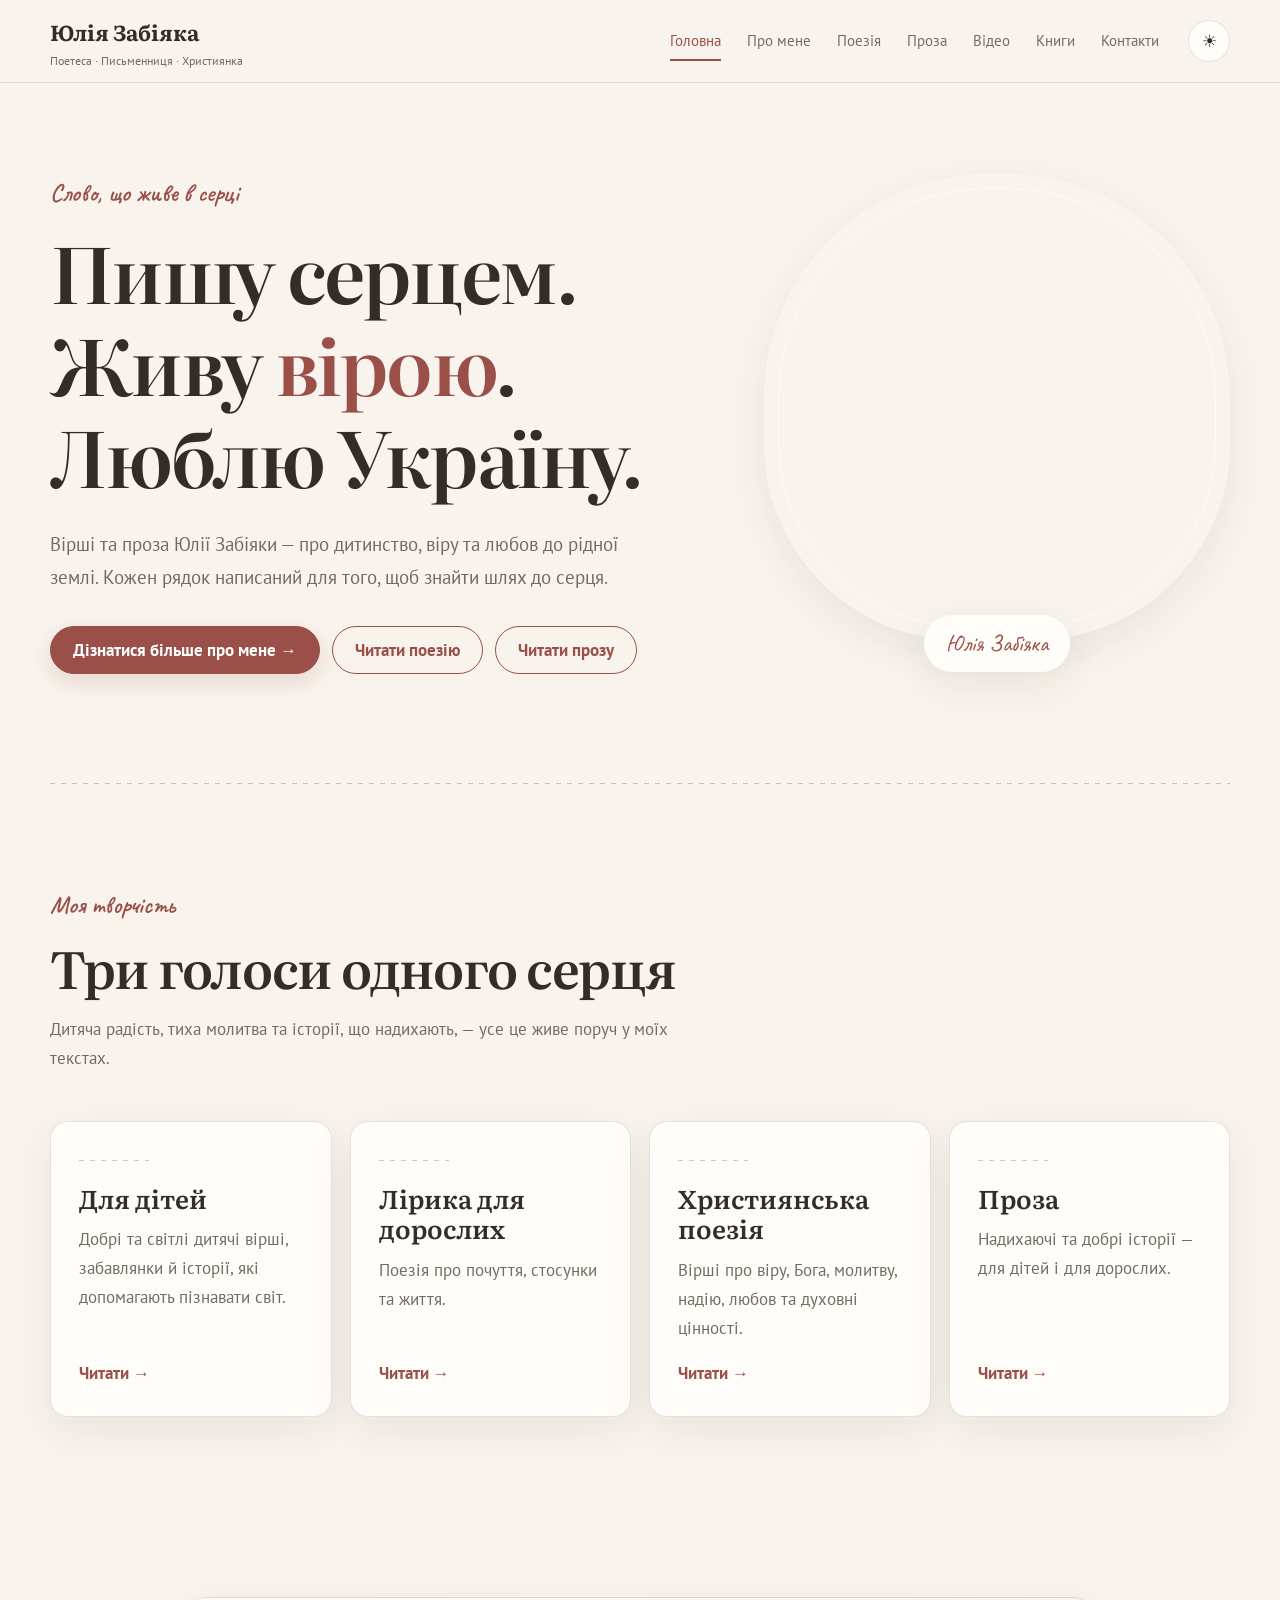
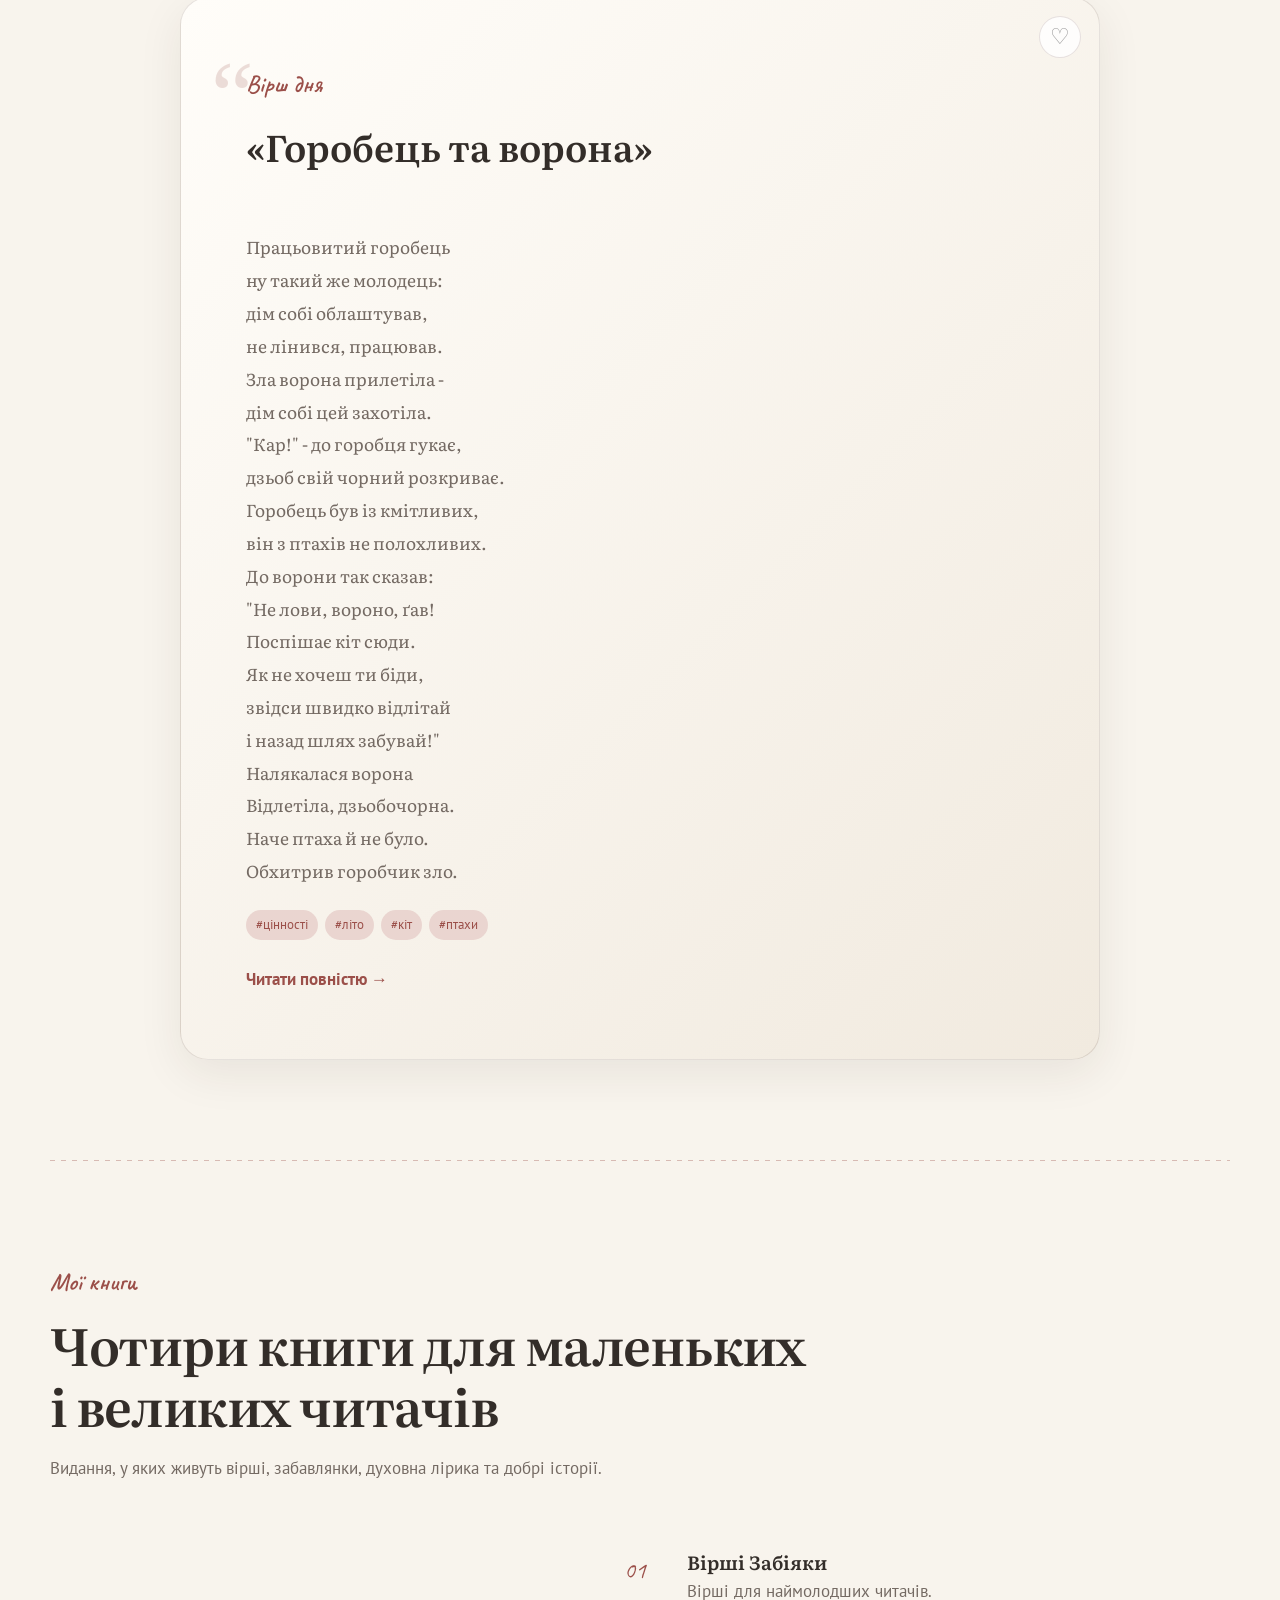
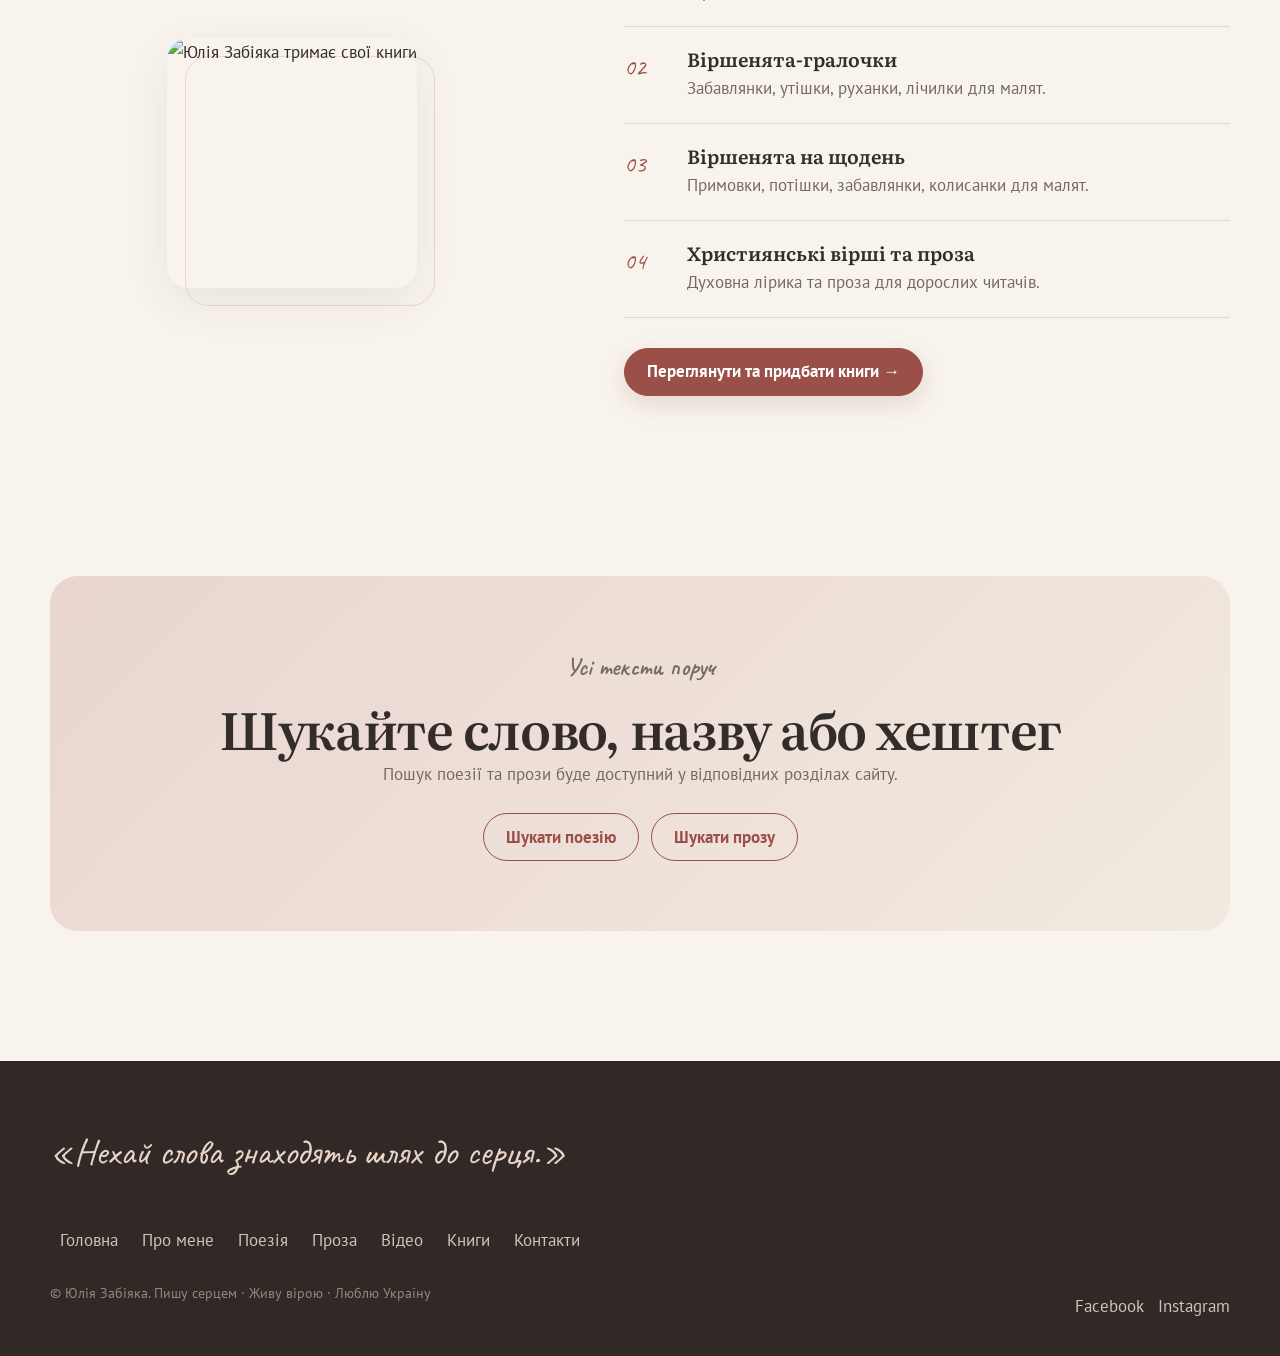
==== commit 293b0714: "Add files via upload" ====
--- a/index.html
+++ b/index.html
@@ -1,200 +1,699 @@
 <!DOCTYPE html>
 <html lang="uk">
 <head>
-<meta charset="UTF-8">
-<meta name="viewport" content="width=device-width, initial-scale=1.0">
-<title>Юлія Забіяка — Поетеса · Письменниця · Християнка</title>
-<link rel="preconnect" href="https://fonts.googleapis.com">
-<link rel="preconnect" href="https://fonts.gstatic.com" crossorigin>
-<link href="https://fonts.googleapis.com/css2?family=Literata:opsz,wght@7..72,400;7..72,500;7..72,600;7..72,700&family=Caveat:wght@500;600;700&family=PT+Sans:wght@400;700&display=swap" rel="stylesheet">
-<link rel="stylesheet" href="style.css">
+  <meta charset="UTF-8">
+  <meta name="viewport" content="width=device-width, initial-scale=1.0">
+
+  <meta
+    name="description"
+    content="Юлія Забіяка — поетеса, письменниця, авторка поезії та прози."
+  >
+
+  <title>Юлія Забіяка — Поетеса · Письменниця · Християнка</title>
+
+  <!-- Fonts -->
+  <link rel="preconnect" href="https://fonts.googleapis.com">
+  <link rel="preconnect" href="https://fonts.gstatic.com" crossorigin>
+
+  <link
+    href="https://fonts.googleapis.com/css2?family=Literata:opsz,wght@7..72,400;7..72,500;7..72,600;7..72,700&family=Caveat:wght@500;600;700&family=PT+Sans:wght@400;700&display=swap"
+    rel="stylesheet"
+  >
+
+  <link rel="stylesheet" href="style.css">
+
+  <meta name="google-site-verification" content="reYS4NM4ZZEbdsELGBn08yo0EbOJ1c5t1uS3MLdPk6k" />
+  <link rel="icon" type="image/svg+xml" href="/favicon.svg">
+  
+  <!-- Google tag (gtag.js) -->
+<script async src="https://www.googletagmanager.com/gtag/js?id=G-6HLBWGYJRE"></script>
+<script>
+  window.dataLayer = window.dataLayer || [];
+  function gtag(){dataLayer.push(arguments);}
+  gtag('js', new Date());
+
+  gtag('config', 'G-6HLBWGYJRE');
+</script>
 
 </head>
+
 <body>
 
-<header class="site-header">
-  <div class="wrap nav-row">
-    <a class="brand" href="index.html">Юлія Забіяка
-      <small>Поетеса · Письменниця · Християнка</small>
-    </a>
-    <nav class="main-nav" aria-label="Головна навігація">
-      <ul>
-        <li><a href="index.html" class="active">Головна</a></li>
-        <li><a href="pro-mene.html">Про мене</a></li>
-        <li><a href="poeziya.html">Поезія</a></li>
-        <li><a href="proza.html">Проза</a></li>
-        <li><a href="video.html">Відео</a></li>
-        <li><a href="knygy.html">Книги</a></li>
-        <li><a href="kontakty.html">Контакти</a></li>
-      </ul>
-    </nav>
-  </div>
-</header>
-
-<main>
-
-  <!-- HERO -->
-  <section class="hero wrap">
-    <div>
-      <p class="hero-eyebrow"></p>
-      <h1>Пишу серцем.<br>Живу <span class="accent">вірою</span>.<br>Люблю Україну.</h1>
-      <p class="hero-lede">Вірші та проза Юлії Забіяки — про дитинство, віру та любов до рідної землі. Кожен рядок написаний для того, щоб знайти шлях до серця.</p>
-      <div style="display:flex; gap:16px; flex-wrap:wrap;">
-        <a class="btn" href="pro-mene.html">Дізнатися більше про мене →</a>
-        <a class="btn ghost" href="poeziya.html">Читати поезію</a>
-     <a class="btn ghost" href="proza.html">Читати прозу</a>
-<div id="poems"></div>
-      </div>
-    </div>
-    <div class="hero-portrait">
-      <div class="portrait-frame">
-        <img src="image/p2.jpg" alt="Юлія Забіяка">
-      </div>
-      <span class="portrait-tag">Юлія Забіяка</span>
-    </div>
-  </section>
-
-  <div class="wrap"><div class="stitch-divider"></div></div>
-
-  <!-- ТВОРЧІСТЬ -->
-  <section class="wrap">
-    <div class="section-head reveal">
-      <p class="section-eyebrow">Моя творчість</p>
-      <h2>Три голоси одного серця</h2>
-      <p>Дитяча радість, тиха молитва та історії, що надихають, — усе це живе поруч у моїх текстах.</p>
-    </div>
-    <div class="card-grid">
-      <a class="card reveal" href="poeziya.html#dytyachi">
-        <div class="stitch-divider thin"></div>
-        <h3>Для дітей</h3>
-        <p>Добрі та світлі дитячі вірші, забавлянки й історії, які допомагають пізнавати світ.</p>
-        <span class="card-link">Читати →</span>
+  <!-- =====================================================
+       HEADER
+  ====================================================== -->
+
+  <header class="site-header">
+
+    <div class="wrap nav-row">
+
+      <a class="brand" href="index.html">
+        <span class="brand-name">Юлія Забіяка</span>
+        <small>Поетеса · Письменниця · Християнка</small>
       </a>
-      <a class="card reveal" href="poeziya.html#liryka">
-        <div class="stitch-divider thin"></div>
-        <h3>Лірика для дорослих</h3>
-        <p>Поезія про почуття, стосунки, життя.</p>
-        <span class="card-link">Читати →</span>
-      </a>
-      <a class="card reveal" href="poeziya.html#hrystyianska">
-        <div class="stitch-divider thin"></div>
-        <h3>Християнська поезія</h3>
-        <p>Вірші про віру, Бога, молитву, надію, любов та духовні цінності.</p>
-        <span class="card-link">Читати →</span>
-      </a>
-      <a class="card reveal" href="poeziya.html#proza">
-        <div class="stitch-divider thin"></div>
-        <h3>Проза</h3>
-        <p>Надихаючі та добрі історії — для дітей і для дорослих.</p>
-        <span class="card-link">Читати →</span>
-      </a>
-    </div>
-  </section>
-
-  <!-- ВІРШ ДНЯ -->
-  <section class="wrap">
-    <div class="poem-panel reveal">
-      <p class="poem-eyebrow">Вірш дня</p>
-      <p class="poem-title">«А вірші пишуться...»</p>
-      <p class="poem-text">А вірші пишуться, хоч падають ракети…<br>
-      Хоча реальність маємо важку,<br>
-      Та Україну ворогам не стерти —<br>
-      Стоїть вона в калиновім вінку.</p>
-      <div class="poem-tags">
-        <span class="tag">#Україна</span>
-        <span class="tag">#віра</span>
-        <span class="tag">#надія</span>
-        <span class="tag">#калина</span>
-      </div>
-    </div>
-  </section>
-
-  <div class="wrap"><div class="stitch-divider"></div></div>
-
-  <!-- КНИГИ -->
-  <section class="wrap">
-    <div class="section-head reveal">
-      <p class="section-eyebrow">Мої книги</p>
-      <h2>Чотири книги для маленьких і великих читачів</h2>
-    </div>
-    <div class="books-row reveal">
-      <div class="books-photo">
-        <img src="image/p1.jpg" alt="Юлія Забіяка тримає книги">
-      </div>
-      <div>
-        <ul class="book-list">
-          <li>
-            <span class="book-num">01</span>
-            <div><h4>Вірші Забіяки</h4><span>Вірші для наймолодших читачів.</span></div>
-          </li>
-          <li>
-            <span class="book-num">02</span>
-            <div><h4>Віршенята-гралочки</h4><span>Забавлянки, утішки, руханки, лічилки для малят.</span></div>
-          </li>
-          <li>
-            <span class="book-num">03</span>
-            <div><h4>Віршенята на щодень</h4><span>Примовки, потішки, забавлянки, колисанки для малят.</span></div>
-          </li>
-          <li>
-            <span class="book-num">04</span>
-            <div><h4>Християнські вірші та проза</h4><span>Духовна лірика та проза для дорослих читачів.</span></div>
-          </li>
-        </ul>
-        <a class="btn" href="knygy.html">Переглянути та придбати книги →</a>
-      </div>
-    </div>
-  </section>
-
-</main>
-
-<footer>
-  <div class="wrap">
-    <p class="footer-quote">«Нехай слова знаходять шлях до серця.»</p>
-    <div class="footer-row">
-      <div>
-        <nav class="footer-nav" aria-label="Навігація у підвалі">
+
+      <!-- Mobile menu button -->
+      <button
+        id="navToggle"
+        class="nav-toggle"
+        type="button"
+        aria-label="Відкрити меню"
+        aria-expanded="false"
+        aria-controls="mainNav"
+      >
+        <span></span>
+        <span></span>
+        <span></span>
+      </button>
+
+      <div class="nav-area">
+
+        <nav
+          id="mainNav"
+          class="main-nav"
+          aria-label="Головна навігація"
+        >
           <ul>
-            <li><a href="index.html">Головна</a></li>
-            <li><a href="pro-mene.html">Про мене</a></li>
-            <li><a href="poeziya.html">Поезія</a></li>
-            <li><a href="knygy.html">Книги</a></li>
-            <li><a href="kontakty.html">Контакти</a></li>
+
+            <li>
+              <a class="active" href="index.html">
+                Головна
+              </a>
+            </li>
+
+            <li>
+              <a href="pro-mene.html">
+                Про мене
+              </a>
+            </li>
+
+            <li>
+              <a href="poeziya.html">
+                Поезія
+              </a>
+            </li>
+
+            <li>
+              <a href="proza.html">
+                Проза
+              </a>
+            </li>
+
+            <li>
+              <a href="video.html">
+                Відео
+              </a>
+            </li>
+
+            <li>
+              <a href="knygy.html">
+                Книги
+              </a>
+            </li>
+
+            <li>
+              <a href="kontakty.html">
+                Контакти
+              </a>
+            </li>
+
           </ul>
         </nav>
-        <p class="footer-fine">© Юлія Забіяка. Пишу серцем · Живу вірою · Люблю Україну</p>
-      </div>
-      <div class="footer-social">
-        <a href="https://www.facebook.com/ulia.zabiaka/directory_work" target="_blank" rel="noopener">Facebook</a>
-        <a href="https://www.instagram.com/iuliiaenei" target="_blank" rel="noopener">Instagram</a>
-      </div>
+
+        <!-- Theme switch -->
+        <button
+          id="themeToggle"
+          class="theme-toggle"
+          type="button"
+          title="Змінити тему"
+          aria-label="Змінити тему"
+        >
+          <span class="theme-icon theme-icon-light">☀</span>
+          <span class="theme-icon theme-icon-dark">☾</span>
+        </button>
+
+      </div>
+
     </div>
-  </div>
-</footer>
-
-<button id="toTop" aria-label="Прокрутити нагору">↑</button>
-
-<script>
-  // Scroll reveal
-  const items = document.querySelectorAll('.reveal');
-  const io = new IntersectionObserver((entries) => {
-    entries.forEach(e => {
-      if (e.isIntersecting) {
-        e.target.classList.add('in-view');
-        io.unobserve(e.target);
-      }
-    });
-  }, { threshold: 0.15 });
-  items.forEach(el => io.observe(el));
-
-  // Scroll to top button
-  const toTopBtn = document.getElementById('toTop');
-  window.addEventListener('scroll', () => {
-    toTopBtn.classList.toggle('show', window.scrollY > 500);
-  });
-  toTopBtn.addEventListener('click', () => {
-    window.scrollTo({ top: 0, behavior: 'smooth' });
-  });
-</script>
-<script src="script.js"></script>
+
+  </header>
+
+
+  <!-- =====================================================
+       MAIN
+  ====================================================== -->
+
+  <main>
+
+
+    <!-- ===================================================
+         HERO
+    ==================================================== -->
+
+    <section class="hero wrap">
+
+      <div class="hero-content reveal">
+
+        <p class="hero-eyebrow">
+          Слово, що живе в серці
+        </p>
+
+        <h1>
+          Пишу серцем.<br>
+          Живу <span class="accent">вірою</span>.<br>
+          Люблю Україну.
+        </h1>
+
+        <p class="hero-lede">
+          Вірші та проза Юлії Забіяки — про дитинство,
+          віру та любов до рідної землі.
+          Кожен рядок написаний для того,
+          щоб знайти шлях до серця.
+        </p>
+
+        <div class="hero-actions">
+
+          <a class="btn" href="pro-mene.html">
+            Дізнатися більше про мене →
+          </a>
+
+          <a class="btn ghost" href="poeziya.html">
+            Читати поезію
+          </a>
+
+          <a class="btn ghost" href="proza.html">
+            Читати прозу
+          </a>
+
+        </div>
+
+      </div>
+
+
+      <div class="hero-portrait reveal">
+
+        <div class="portrait-frame">
+
+          <img
+            src="image/p2.jpg"
+            alt="Юлія Забіяка"
+            width="800"
+            height="800"
+          >
+
+        </div>
+
+        <span class="portrait-tag">
+          Юлія Забіяка
+        </span>
+
+      </div>
+
+    </section>
+
+
+    <!-- Decorative divider -->
+
+    <div class="wrap">
+      <div class="stitch-divider"></div>
+    </div>
+
+
+    <!-- ===================================================
+         CREATIVE DIRECTIONS
+    ==================================================== -->
+
+    <section class="wrap section-creativity">
+
+      <div class="section-head reveal">
+
+        <p class="section-eyebrow">
+          Моя творчість
+        </p>
+
+        <h2>
+          Три голоси одного серця
+        </h2>
+
+        <p>
+          Дитяча радість, тиха молитва та історії,
+          що надихають, — усе це живе поруч
+          у моїх текстах.
+        </p>
+
+      </div>
+
+
+      <div class="card-grid">
+
+
+        <!-- CHILDREN -->
+
+        <a
+          class="card reveal"
+          href="poeziya.html?category=dytiacha"
+        >
+
+          <div class="stitch-divider thin"></div>
+
+          <h3>
+            Для дітей
+          </h3>
+
+          <p>
+            Добрі та світлі дитячі вірші,
+            забавлянки й історії,
+            які допомагають пізнавати світ.
+          </p>
+
+          <span class="card-link">
+            Читати →
+          </span>
+
+        </a>
+
+
+        <!-- LYRICS -->
+
+        <a
+          class="card reveal"
+          href="poeziya.html?category=liryka"
+        >
+
+          <div class="stitch-divider thin"></div>
+
+          <h3>
+            Лірика для дорослих
+          </h3>
+
+          <p>
+            Поезія про почуття,
+            стосунки та життя.
+          </p>
+
+          <span class="card-link">
+            Читати →
+          </span>
+
+        </a>
+
+
+        <!-- CHRISTIAN POETRY -->
+
+        <a
+          class="card reveal"
+          href="poeziya.html?category=hrystyianska"
+        >
+
+          <div class="stitch-divider thin"></div>
+
+          <h3>
+            Християнська поезія
+          </h3>
+
+          <p>
+            Вірші про віру, Бога, молитву,
+            надію, любов та духовні цінності.
+          </p>
+
+          <span class="card-link">
+            Читати →
+          </span>
+
+        </a>
+
+
+        <!-- PROSE -->
+
+        <a
+          class="card reveal"
+          href="proza.html"
+        >
+
+          <div class="stitch-divider thin"></div>
+
+          <h3>
+            Проза
+          </h3>
+
+          <p>
+            Надихаючі та добрі історії —
+            для дітей і для дорослих.
+          </p>
+
+          <span class="card-link">
+            Читати →
+          </span>
+
+        </a>
+
+
+      </div>
+
+    </section>
+
+
+    <!-- ===================================================
+         POEM OF THE DAY
+         Data comes from poems.json
+    ==================================================== -->
+
+    <section class="wrap featured-poem-section">
+
+      <div
+        id="featuredPoem"
+        class="poem-panel reveal"
+      >
+
+        <div
+          id="poemLoading"
+          class="poem-loading"
+        >
+
+          <p class="poem-eyebrow">
+            Вірш дня
+          </p>
+
+          <p class="poem-loading-text">
+            Завантажуємо слово...
+          </p>
+
+        </div>
+
+      </div>
+
+    </section>
+
+
+    <!-- Decorative divider -->
+
+    <div class="wrap">
+      <div class="stitch-divider"></div>
+    </div>
+
+
+    <!-- ===================================================
+         BOOKS
+    ==================================================== -->
+
+    <section class="wrap books-section">
+
+      <div class="section-head reveal">
+
+        <p class="section-eyebrow">
+          Мої книги
+        </p>
+
+        <h2>
+          Чотири книги для маленьких
+          і великих читачів
+        </h2>
+
+        <p>
+          Видання, у яких живуть вірші,
+          забавлянки, духовна лірика
+          та добрі історії.
+        </p>
+
+      </div>
+
+
+      <div class="books-row reveal">
+
+
+        <div class="books-photo">
+
+          <img
+            src="image/p1.jpg"
+            alt="Юлія Забіяка тримає свої книги"
+            width="900"
+            height="900"
+          >
+
+        </div>
+
+
+        <div>
+
+          <ul class="book-list">
+
+            <li>
+
+              <span class="book-num">
+                01
+              </span>
+
+              <div>
+
+                <h4>
+                  Вірші Забіяки
+                </h4>
+
+                <span>
+                  Вірші для наймолодших читачів.
+                </span>
+
+              </div>
+
+            </li>
+
+
+            <li>
+
+              <span class="book-num">
+                02
+              </span>
+
+              <div>
+
+                <h4>
+                  Віршенята-гралочки
+                </h4>
+
+                <span>
+                  Забавлянки, утішки, руханки,
+                  лічилки для малят.
+                </span>
+
+              </div>
+
+            </li>
+
+
+            <li>
+
+              <span class="book-num">
+                03
+              </span>
+
+              <div>
+
+                <h4>
+                  Віршенята на щодень
+                </h4>
+
+                <span>
+                  Примовки, потішки, забавлянки,
+                  колисанки для малят.
+                </span>
+
+              </div>
+
+            </li>
+
+
+            <li>
+
+              <span class="book-num">
+                04
+              </span>
+
+              <div>
+
+                <h4>
+                  Християнські вірші та проза
+                </h4>
+
+                <span>
+                  Духовна лірика та проза
+                  для дорослих читачів.
+                </span>
+
+              </div>
+
+            </li>
+
+          </ul>
+
+
+          <a
+            class="btn"
+            href="knygy.html"
+          >
+            Переглянути та придбати книги →
+          </a>
+
+        </div>
+
+      </div>
+
+    </section>
+
+
+    
+    <!-- ===================================================
+         SEARCH
+    ==================================================== -->
+
+    <section class="wrap search-preview-section">
+
+      <div class="search-preview reveal">
+
+        <p class="section-eyebrow">
+          Усі тексти поруч
+        </p>
+
+        <h2>
+          Шукайте слово, назву або хештег
+        </h2>
+
+        <p>
+          Пошук поезії та прози буде доступний
+          у відповідних розділах сайту.
+        </p>
+
+        <div class="search-preview-actions">
+
+          <a
+            class="btn ghost"
+            href="poeziya.html"
+          >
+            Шукати поезію
+          </a>
+
+          <a
+            class="btn ghost"
+            href="proza.html"
+          >
+            Шукати прозу
+          </a>
+
+        </div>
+
+      </div>
+
+    </section>
+
+  </main>
+
+
+  <!-- =====================================================
+       FOOTER
+  ====================================================== -->
+
+  <footer>
+
+    <div class="wrap">
+
+      <p class="footer-quote">
+        «Нехай слова знаходять шлях до серця.»
+      </p>
+
+
+      <div class="footer-row">
+
+        <div>
+
+          <nav
+            class="footer-nav"
+            aria-label="Навігація у підвалі"
+          >
+
+            <ul>
+
+              <li>
+                <a href="index.html">Головна</a>
+              </li>
+
+              <li>
+                <a href="pro-mene.html">Про мене</a>
+              </li>
+
+              <li>
+                <a href="poeziya.html">Поезія</a>
+              </li>
+
+              <li>
+                <a href="proza.html">Проза</a>
+              </li>
+
+              <li>
+                <a href="video.html">Відео</a>
+              </li>
+
+              <li>
+                <a href="knygy.html">Книги</a>
+              </li>
+
+              <li>
+                <a href="kontakty.html">Контакти</a>
+              </li>
+
+            </ul>
+
+          </nav>
+
+
+          <p class="footer-fine">
+            © Юлія Забіяка.
+            Пишу серцем · Живу вірою · Люблю Україну
+          </p>
+
+        </div>
+
+
+        <div class="footer-social">
+
+          <a
+            href="https://www.facebook.com/ulia.zabiaka/directory_work"
+            target="_blank"
+            rel="noopener noreferrer"
+          >
+            Facebook
+          </a>
+
+          <a
+            href="https://www.instagram.com/iuliiaenei"
+            target="_blank"
+            rel="noopener noreferrer"
+          >
+            Instagram
+          </a>
+
+        </div>
+
+      </div>
+
+    </div>
+
+  </footer>
+
+
+  <!-- Scroll to top -->
+
+  <button
+    id="toTop"
+    title="Нагору"
+    aria-label="Прокрутити нагору"
+    type="button"
+  >
+    ↑
+  </button>
+
+
+  <!-- JavaScript -->
+
+  <script src="script.js"></script>
+
 </body>
-</html>
+</html>
--- a/style.css
+++ b/style.css
@@ -0,0 +1,4988 @@
+/* =========================================================
+   ЮЛІЯ ЗАБІЯКА
+   GLOBAL STYLE
+   Один CSS для всього сайту
+   ========================================================= */
+
+
+/* =========================================================
+   1. RESET
+   ========================================================= */
+
+*,
+*::before,
+*::after {
+  box-sizing: border-box;
+}
+
+html {
+  margin: 0;
+  padding: 0;
+  scroll-behavior: smooth;
+  scroll-padding-top: 90px;
+}
+
+body {
+  margin: 0;
+  padding: 0;
+  min-height: 100vh;
+
+  font-family: "PT Sans", sans-serif;
+  font-size: 17px;
+  line-height: 1.7;
+
+  background: var(--bg);
+  color: var(--text);
+
+  transition:
+    background-color 0.35s ease,
+    color 0.35s ease;
+
+  overflow-x: hidden;
+}
+
+body.modal-open {
+  overflow: hidden;
+}
+
+img {
+  display: block;
+  max-width: 100%;
+  height: auto;
+}
+
+button,
+input,
+textarea,
+select {
+  font: inherit;
+}
+
+button,
+a {
+  -webkit-tap-highlight-color: transparent;
+}
+
+a {
+  color: inherit;
+  text-decoration: none;
+}
+
+button {
+  cursor: pointer;
+}
+
+
+/* =========================================================
+   2. THEME
+   ========================================================= */
+
+:root {
+  --bg: #f8f4ed;
+  --bg-soft: #f1eadf;
+  --bg-card: #fffdf9;
+  --bg-card-hover: #ffffff;
+
+  --text: #332d29;
+  --text-soft: #746a63;
+  --text-light: #91857c;
+
+  --accent: #9b4f49;
+  --accent-dark: #793d39;
+  --accent-soft: #ead5d0;
+
+  --green: #687c65;
+  --gold: #b18a52;
+
+  --border: rgba(77, 61, 52, 0.14);
+  --border-strong: rgba(77, 61, 52, 0.25);
+
+  --shadow: 0 14px 45px rgba(55, 39, 29, 0.08);
+  --shadow-hover: 0 20px 55px rgba(55, 39, 29, 0.13);
+
+  --header-bg: rgba(248, 244, 237, 0.92);
+  --footer-bg: #302925;
+
+  --radius: 18px;
+  --radius-small: 12px;
+
+  --content-width: 1180px;
+
+  --transition: 0.3s ease;
+/* Сумісні назви для сторінок Video / About / Contacts */
+  --bg-color: var(--bg);
+  --section-soft: var(--bg-soft);
+  --card-bg: var(--bg-card);
+  --card-background: var(--bg-card);
+
+  --text-color: var(--text);
+  --heading-color: var(--text);
+  --text-muted: var(--text-soft);
+
+  --accent-color: var(--accent);
+  --accent-hover: var(--accent-dark);
+
+  --border-color: var(--border);
+}
+
+
+html[data-theme="dark"] {
+  --bg: #1e1b19;
+  --bg-soft: #272320;
+  --bg-card: #292522;
+  --bg-card-hover: #302b27;
+
+  --text: #eee7df;
+  --text-soft: #bdb1a6;
+  --text-light: #968b81;
+
+  --accent: #d28b82;
+  --accent-dark: #e1a098;
+  --accent-soft: #4b3532;
+
+  --green: #98a991;
+  --gold: #c8a66b;
+
+  --border: rgba(255, 255, 255, 0.10);
+  --border-strong: rgba(255, 255, 255, 0.18);
+
+  --shadow: 0 14px 45px rgba(0, 0, 0, 0.24);
+  --shadow-hover: 0 20px 60px rgba(0, 0, 0, 0.32);
+
+  --header-bg: rgba(30, 27, 25, 0.94);
+  --footer-bg: #151311;
+/* Сумісні назви */
+  --bg-color: var(--bg);
+  --section-soft: #191716;
+
+  --card-bg: var(--bg-card);
+  --card-background: var(--bg-card);
+
+  --text-color: var(--text);
+  --heading-color: var(--text);
+  --text-muted: var(--text-soft);
+
+  --accent-color: var(--accent);
+  --accent-hover: var(--accent-dark);
+
+  --border-color: var(--border);
+}
+
+
+/* =========================================================
+   3. TYPOGRAPHY
+   ========================================================= */
+
+h1,
+h2,
+h3,
+h4,
+h5,
+h6 {
+  margin: 0;
+  font-family: "Literata", Georgia, serif;
+  font-weight: 600;
+  line-height: 1.2;
+  color: var(--text);
+}
+
+h1 {
+  font-size: clamp(2.8rem, 6vw, 5.4rem);
+  letter-spacing: -0.035em;
+}
+
+h2 {
+  font-size: clamp(2rem, 4vw, 3.2rem);
+  letter-spacing: -0.025em;
+}
+
+h3 {
+  font-size: clamp(1.35rem, 2vw, 1.8rem);
+}
+
+h4 {
+  font-size: 1.2rem;
+}
+
+p {
+  margin: 0 0 1rem;
+}
+
+::selection {
+  color: #fff;
+  background: var(--accent);
+}
+
+
+/* =========================================================
+   4. GLOBAL LAYOUT
+   ========================================================= */
+
+.wrap {
+  width: min(
+    calc(100% - 40px),
+    var(--content-width)
+  );
+
+  margin-inline: auto;
+}
+
+main {
+  min-height: 60vh;
+}
+
+section {
+  position: relative;
+}
+
+.accent {
+  color: var(--accent);
+}
+
+.section-eyebrow,
+.hero-eyebrow,
+.poem-eyebrow {
+  margin-bottom: 0.65rem;
+
+  font-family: "Caveat", cursive;
+  font-size: 1.55rem;
+  font-weight: 600;
+
+  color: var(--accent);
+}
+
+.section-head {
+  max-width: 760px;
+  margin-bottom: 3rem;
+}
+
+.section-head > p:last-child {
+  max-width: 680px;
+  margin-top: 1rem;
+
+  color: var(--text-soft);
+  font-size: 1.08rem;
+}
+
+
+/* =========================================================
+   5. PAGE TRANSITION
+   ========================================================= */
+
+body {
+  animation: pageEnter 0.55s ease both;
+}
+
+@keyframes pageEnter {
+  from {
+    opacity: 0;
+  }
+
+  to {
+    opacity: 1;
+  }
+}
+
+body.page-leaving {
+  opacity: 0;
+  transition: opacity 0.25s ease;
+}
+
+
+/* =========================================================
+   6. HEADER
+   ========================================================= */
+
+.site-header {
+  position: sticky;
+  top: 0;
+  z-index: 1000;
+
+  background: var(--header-bg);
+
+  border-bottom: 1px solid var(--border);
+
+  backdrop-filter: blur(16px);
+  -webkit-backdrop-filter: blur(16px);
+
+  transition:
+    background-color var(--transition),
+    border-color var(--transition);
+}
+
+.nav-row {
+  min-height: 82px;
+
+  display: flex;
+  align-items: center;
+  justify-content: space-between;
+
+  gap: 30px;
+}
+
+.brand {
+  display: inline-flex;
+  flex-direction: column;
+
+  flex-shrink: 0;
+
+  transition: opacity var(--transition);
+}
+
+.brand:hover {
+  opacity: 0.78;
+}
+
+.brand-name {
+  font-family: "Literata", Georgia, serif;
+  font-size: 1.35rem;
+  font-weight: 700;
+}
+
+.brand small {
+  margin-top: 2px;
+
+  color: var(--text-soft);
+
+  font-size: 0.78rem;
+  line-height: 1.2;
+}
+
+.nav-area {
+  display: flex;
+  align-items: center;
+  gap: 18px;
+}
+
+.main-nav ul,
+.footer-nav ul {
+  display: flex;
+  align-items: center;
+  gap: 4px;
+
+  margin: 0;
+  padding: 0;
+
+  list-style: none;
+}
+
+.main-nav a {
+  position: relative;
+
+  display: block;
+
+  padding: 10px 11px;
+
+  color: var(--text-soft);
+
+  font-size: 0.95rem;
+
+  transition:
+    color var(--transition),
+    background-color var(--transition);
+}
+
+.main-nav a::after {
+  content: "";
+
+  position: absolute;
+  left: 11px;
+  right: 11px;
+  bottom: 3px;
+
+  height: 2px;
+
+  background: var(--accent);
+
+  transform: scaleX(0);
+  transform-origin: center;
+
+  transition: transform var(--transition);
+}
+
+.main-nav a:hover,
+.main-nav a.active {
+  color: var(--accent);
+}
+
+.main-nav a:hover::after,
+.main-nav a.active::after {
+  transform: scaleX(1);
+}
+
+
+/* =========================================================
+   7. THEME BUTTON
+   ========================================================= */
+
+.theme-toggle {
+  width: 42px;
+  height: 42px;
+
+  display: grid;
+  place-items: center;
+
+  border: 1px solid var(--border);
+  border-radius: 50%;
+
+  background: var(--bg-card);
+  color: var(--text);
+
+  transition:
+    transform var(--transition),
+    background-color var(--transition),
+    border-color var(--transition);
+}
+
+.theme-toggle:hover {
+  transform: rotate(12deg);
+  border-color: var(--accent);
+}
+
+.theme-icon-dark {
+  display: none;
+}
+
+html[data-theme="dark"] .theme-icon-light {
+  display: none;
+}
+
+html[data-theme="dark"] .theme-icon-dark {
+  display: inline;
+}
+
+
+/* =========================================================
+   8. MOBILE MENU BUTTON
+   ========================================================= */
+
+.nav-toggle {
+  display: none;
+
+  width: 44px;
+  height: 44px;
+
+  padding: 9px;
+
+  border: 1px solid var(--border);
+  border-radius: 10px;
+
+  background: var(--bg-card);
+}
+
+.nav-toggle span {
+  display: block;
+
+  width: 100%;
+  height: 2px;
+
+  margin: 5px 0;
+
+  background: var(--text);
+
+  transition:
+    transform var(--transition),
+    opacity var(--transition);
+}
+
+.nav-toggle.is-open span:nth-child(1) {
+  transform: translateY(7px) rotate(45deg);
+}
+
+.nav-toggle.is-open span:nth-child(2) {
+  opacity: 0;
+}
+
+.nav-toggle.is-open span:nth-child(3) {
+  transform: translateY(-7px) rotate(-45deg);
+}
+
+
+/* =========================================================
+   9. HERO
+   ========================================================= */
+
+.hero {
+  min-height: 690px;
+
+  display: grid;
+  grid-template-columns: minmax(0, 1.05fr) minmax(360px, 0.8fr);
+
+  align-items: center;
+
+  gap: clamp(50px, 8vw, 110px);
+
+  padding-top: 70px;
+  padding-bottom: 80px;
+}
+
+.hero-content {
+  max-width: 720px;
+}
+
+.hero-lede {
+  max-width: 650px;
+
+  margin-top: 1.7rem;
+
+  color: var(--text-soft);
+
+  font-size: clamp(1.05rem, 1.5vw, 1.2rem);
+}
+
+.hero-actions {
+  display: flex;
+  flex-wrap: wrap;
+
+  gap: 12px;
+
+  margin-top: 2rem;
+}
+
+.hero-portrait {
+  display: flex;
+  flex-direction: column;
+  align-items: center;
+
+  position: relative;
+}
+
+.portrait-frame {
+  position: relative;
+
+  width: min(100%, 500px);
+  aspect-ratio: 1 / 1;
+
+  overflow: hidden;
+
+  border-radius: 48% 48% 42% 42%;
+
+  box-shadow: var(--shadow);
+}
+
+.portrait-frame::after {
+  content: "";
+
+  position: absolute;
+  inset: 14px;
+
+  border: 1px solid rgba(255,255,255,0.55);
+  border-radius: inherit;
+
+  pointer-events: none;
+}
+
+.portrait-frame img {
+  width: 100%;
+  height: 100%;
+
+  object-fit: cover;
+}
+
+.portrait-tag {
+  position: relative;
+
+  margin-top: -25px;
+  z-index: 2;
+
+  padding: 9px 22px;
+
+  border-radius: 30px;
+
+  background: var(--bg-card);
+
+  color: var(--accent);
+
+  box-shadow: var(--shadow);
+
+  font-family: "Caveat", cursive;
+  font-size: 1.45rem;
+}
+
+
+/* =========================================================
+   10. BUTTONS
+   ========================================================= */
+
+.btn {
+  display: inline-flex;
+  align-items: center;
+  justify-content: center;
+
+  min-height: 48px;
+
+  padding: 11px 22px;
+
+  border: 1px solid var(--accent);
+  border-radius: 30px;
+
+  background: var(--accent);
+  color: #fff;
+
+  font-weight: 700;
+  line-height: 1.2;
+
+  box-shadow: 0 8px 25px rgba(155, 79, 73, 0.18);
+
+  transition:
+    transform var(--transition),
+    background-color var(--transition),
+    border-color var(--transition),
+    box-shadow var(--transition);
+}
+
+.btn:hover {
+  transform: translateY(-2px);
+
+  background: var(--accent-dark);
+  border-color: var(--accent-dark);
+
+  box-shadow: 0 12px 30px rgba(155, 79, 73, 0.25);
+}
+
+.btn.ghost {
+  background: transparent;
+  color: var(--accent);
+
+  box-shadow: none;
+}
+
+.btn.ghost:hover {
+  background: var(--accent-soft);
+}
+
+
+/* =========================================================
+   11. DIVIDERS
+   ========================================================= */
+
+.stitch-divider {
+  width: 100%;
+  height: 1px;
+
+  margin: 10px 0;
+
+  background:
+    repeating-linear-gradient(
+      to right,
+      var(--accent),
+      var(--accent) 5px,
+      transparent 5px,
+      transparent 11px
+    );
+
+  opacity: 0.35;
+}
+
+.stitch-divider.thin {
+  width: 70px;
+  margin-bottom: 22px;
+}
+
+
+/* =========================================================
+   12. CREATIVE CARDS
+   ========================================================= */
+
+.section-creativity,
+.books-section,
+.video-preview-section,
+.search-preview-section,
+.featured-poem-section {
+  padding-top: 90px;
+  padding-bottom: 90px;
+}
+
+.card-grid {
+  display: grid;
+  grid-template-columns: repeat(4, 1fr);
+
+  gap: 18px;
+}
+
+.card {
+  min-height: 280px;
+
+  display: flex;
+  flex-direction: column;
+
+  padding: 28px;
+
+  border: 1px solid var(--border);
+  border-radius: var(--radius);
+
+  background: var(--bg-card);
+
+  box-shadow: var(--shadow);
+
+  transition:
+    transform var(--transition),
+    box-shadow var(--transition),
+    border-color var(--transition),
+    background-color var(--transition);
+}
+
+.card:hover {
+  transform: translateY(-7px);
+
+  border-color: var(--accent-soft);
+
+  background: var(--bg-card-hover);
+
+  box-shadow: var(--shadow-hover);
+}
+
+.card h3 {
+  margin-bottom: 12px;
+}
+
+.card p {
+  color: var(--text-soft);
+}
+
+.card-link {
+  display: inline-block;
+
+  margin-top: auto;
+
+  color: var(--accent);
+
+  font-weight: 700;
+
+  transition:
+    transform var(--transition),
+    color var(--transition);
+}
+
+.card:hover .card-link {
+  transform: translateX(4px);
+}
+
+
+/* =========================================================
+   13. FEATURED POEM
+   ========================================================= */
+
+.poem-panel {
+  position: relative;
+
+  max-width: 920px;
+
+  margin-inline: auto;
+
+  padding: clamp(30px, 6vw, 65px);
+
+  border: 1px solid var(--border);
+  border-radius: 28px;
+
+  background:
+    linear-gradient(
+      135deg,
+      var(--bg-card),
+      var(--bg-soft)
+    );
+
+  box-shadow: var(--shadow);
+
+  transition:
+    background-color var(--transition),
+    opacity 0.5s ease,
+    transform 0.5s ease;
+}
+
+.poem-panel::before {
+  content: "“";
+
+  position: absolute;
+  top: 15px;
+  left: 30px;
+
+  color: var(--accent);
+
+  font-family: Georgia, serif;
+  font-size: 6rem;
+
+  opacity: 0.18;
+}
+
+.poem-title {
+  margin: 0 0 1.3rem;
+
+  font-family: "Literata", Georgia, serif;
+  font-size: clamp(1.5rem, 3vw, 2.3rem);
+  font-weight: 600;
+}
+
+.poem-text {
+  white-space: pre-line;
+
+  max-width: 760px;
+
+  color: var(--text-soft);
+
+  font-family: "Literata", Georgia, serif;
+  font-size: 1.08rem;
+  line-height: 1.9;
+}
+
+.poem-tags,
+.poetry-card-tags,
+.poem-modal .poem-tags {
+  display: flex;
+  flex-wrap: wrap;
+
+  gap: 7px;
+
+  margin-top: 22px;
+}
+
+.tag,
+.poetry-card-tag {
+  display: inline-flex;
+
+  padding: 4px 10px;
+
+  border-radius: 20px;
+
+  background: var(--accent-soft);
+  color: var(--accent);
+
+  font-size: 0.82rem;
+}
+
+.poem-more {
+  display: inline-block;
+
+  margin-top: 25px;
+
+  color: var(--accent);
+
+  font-weight: 700;
+}
+
+.poem-loading,
+.poem-error {
+  padding: 25px;
+  text-align: center;
+  color: var(--text-soft);
+}
+
+
+/* =========================================================
+   14. BOOKS
+   ========================================================= */
+
+.books-row {
+  display: grid;
+  grid-template-columns: minmax(300px, 0.8fr) minmax(0, 1fr);
+
+  align-items: center;
+
+  gap: clamp(40px, 7vw, 90px);
+}
+
+.books-photo {
+  position: relative;
+
+  max-width: 510px;
+
+  margin-inline: auto;
+}
+
+.books-photo::before {
+  content: "";
+
+  position: absolute;
+  inset: 18px -18px -18px 18px;
+
+  border: 1px solid var(--accent-soft);
+  border-radius: 24px;
+
+  z-index: 0;
+}
+
+.books-photo img {
+  position: relative;
+  z-index: 1;
+
+  width: 100%;
+
+  border-radius: 22px;
+
+  box-shadow: var(--shadow);
+}
+
+.book-list {
+  display: grid;
+
+  margin: 0 0 30px;
+  padding: 0;
+
+  list-style: none;
+}
+
+.book-list li {
+  display: grid;
+  grid-template-columns: 48px 1fr;
+
+  gap: 15px;
+
+  padding: 20px 0;
+
+  border-bottom: 1px solid var(--border);
+}
+
+.book-num {
+  color: var(--accent);
+
+  font-family: "Caveat", cursive;
+  font-size: 1.5rem;
+}
+
+.book-list h4 {
+  margin-bottom: 4px;
+}
+
+.book-list span:last-child {
+  color: var(--text-soft);
+}
+
+
+/* =========================================================
+   15. VIDEO
+   ========================================================= */
+
+.video-preview {
+  padding: clamp(30px, 5vw, 55px);
+
+  border: 1px solid var(--border);
+  border-radius: var(--radius);
+
+  background: var(--bg-card);
+
+  box-shadow: var(--shadow);
+}
+
+.video-preview-content {
+  display: flex;
+  align-items: center;
+
+  gap: 25px;
+}
+
+.video-preview-icon {
+  width: 65px;
+  height: 65px;
+
+  flex-shrink: 0;
+
+  display: grid;
+  place-items: center;
+
+  border-radius: 50%;
+
+  background: var(--accent);
+  color: white;
+
+  font-size: 1.4rem;
+}
+
+.video-preview p {
+  color: var(--text-soft);
+}
+
+
+/* =========================================================
+   16. VIDEO GRID
+   ========================================================= */
+
+
+
+.video-card {
+  overflow: hidden;
+
+  border: 1px solid var(--border);
+  border-radius: var(--radius);
+
+  background: var(--bg-card);
+
+  box-shadow: var(--shadow);
+}
+
+.video-card iframe,
+.video-card video {
+  display: block;
+
+  width: 100%;
+  aspect-ratio: 16 / 9;
+
+  border: 0;
+}
+
+.video-card-content {
+  padding: 22px;
+}
+
+.video-card-content p {
+  color: var(--text-soft);
+}
+
+
+/* =========================================================
+   17. SEARCH PREVIEW
+   ========================================================= */
+
+.search-preview {
+  padding: clamp(35px, 6vw, 70px);
+
+  border-radius: 28px;
+
+  background:
+    linear-gradient(
+      135deg,
+      var(--accent-soft),
+      var(--bg-soft)
+    );
+
+  text-align: center;
+}
+
+.search-preview p {
+  color: var(--text-soft);
+}
+
+.search-preview-actions {
+  display: flex;
+  justify-content: center;
+  flex-wrap: wrap;
+
+  gap: 12px;
+
+  margin-top: 25px;
+}
+
+
+/* =========================================================
+   18. PAGE HERO
+   ========================================================= */
+
+.page-hero {
+  padding-top: 80px;
+  padding-bottom: 45px;
+}
+
+.page-hero .section-head {
+  max-width: 800px;
+}
+
+
+/* =========================================================
+   19. POETRY SEARCH
+   ========================================================= */
+
+.poetry-search-section {
+  padding-bottom: 45px;
+}
+
+.poetry-search-panel {
+  padding: clamp(25px, 4vw, 40px);
+
+  border: 1px solid var(--border);
+  border-radius: var(--radius);
+
+  background: var(--bg-card);
+
+  box-shadow: var(--shadow);
+}
+
+.search-heading {
+  margin-bottom: 25px;
+}
+
+.poetry-search label {
+  display: block;
+
+  margin-bottom: 8px;
+
+  color: var(--text-soft);
+
+  font-size: 0.9rem;
+}
+
+.search-input-wrap {
+  position: relative;
+}
+
+.search-input-wrap input {
+  width: 100%;
+
+  min-height: 54px;
+
+  padding: 12px 48px;
+
+  border: 1px solid var(--border);
+  border-radius: 28px;
+
+  outline: none;
+
+  background: var(--bg);
+  color: var(--text);
+
+  transition:
+    border-color var(--transition),
+    box-shadow var(--transition),
+    background-color var(--transition);
+}
+
+.search-input-wrap input:focus {
+  border-color: var(--accent);
+
+  box-shadow:
+    0 0 0 4px var(--accent-soft);
+}
+
+.search-icon {
+  position: absolute;
+  top: 50%;
+  left: 18px;
+
+  transform: translateY(-50%);
+
+  color: var(--accent);
+}
+
+.search-clear {
+  position: absolute;
+  top: 50%;
+  right: 12px;
+
+  width: 32px;
+  height: 32px;
+
+  transform: translateY(-50%);
+
+  border: 0;
+  border-radius: 50%;
+
+  background: var(--accent-soft);
+  color: var(--accent);
+
+  line-height: 1;
+}
+
+.poetry-filters,
+.poetry-tags-filter {
+  margin-top: 25px;
+}
+
+.filter-label {
+  display: block;
+
+  margin-bottom: 9px;
+
+  color: var(--text-soft);
+
+  font-size: 0.9rem;
+}
+
+.filter-buttons,
+.filter-tags {
+  display: flex;
+  flex-wrap: wrap;
+
+  gap: 8px;
+}
+
+.filter-button,
+.filter-tag {
+  padding: 8px 15px;
+
+  border: 1px solid var(--border);
+  border-radius: 24px;
+
+  background: transparent;
+  color: var(--text-soft);
+
+  transition:
+    color var(--transition),
+    background-color var(--transition),
+    border-color var(--transition),
+    transform var(--transition);
+}
+
+.filter-button:hover,
+.filter-tag:hover {
+  transform: translateY(-1px);
+
+  border-color: var(--accent);
+  color: var(--accent);
+}
+
+.filter-button.active,
+.filter-tag.active {
+  border-color: var(--accent);
+
+  background: var(--accent);
+  color: #fff;
+}
+
+/* Улюблене — акцентна кнопка-фільтр (рожево-червона, як сердечка) */
+.filter-button-favorites {
+  border-color: rgba(196, 63, 91, 0.35);
+  color: #c43f5b;
+}
+
+.filter-button-favorites:hover {
+  border-color: #c43f5b;
+  color: #c43f5b;
+}
+
+.filter-button-favorites.active {
+  border-color: #c43f5b;
+
+  background: #c43f5b;
+  color: #fff;
+}
+
+
+/*
+   Хмара хештегів, яку можна згорнути/розгорнути —
+   однаково працює і на мобільній, і на звичайній версії.
+*/
+
+.tag-cloud {
+  position: relative;
+}
+
+.tag-cloud-collapsed {
+  max-height: 92px;
+  overflow: hidden;
+}
+
+.tag-cloud-collapsed::after {
+  content: "";
+
+  position: absolute;
+  right: 0;
+  bottom: 0;
+  left: 0;
+
+  height: 36px;
+
+  background: linear-gradient(
+    to bottom,
+    transparent,
+    var(--bg) 85%
+  );
+
+  pointer-events: none;
+}
+
+.tag-cloud-toggle {
+  display: inline-flex;
+
+  margin-top: 10px;
+
+  border: none;
+  background: none;
+
+  color: var(--accent);
+  font-family: inherit;
+  font-size: 0.9rem;
+  font-weight: 600;
+
+  cursor: pointer;
+
+  transition: opacity var(--transition);
+}
+
+.tag-cloud-toggle:hover {
+  text-decoration: underline;
+  opacity: 0.8;
+}
+
+
+/* =========================================================
+   20. POETRY RESULTS
+   ========================================================= */
+
+.poetry-results-section {
+  padding-top: 45px;
+  padding-bottom: 80px;
+}
+
+.results-header {
+  display: flex;
+  align-items: end;
+  justify-content: space-between;
+
+  gap: 20px;
+
+  margin-bottom: 30px;
+}
+
+.results-count {
+  color: var(--text-soft);
+}
+
+.poetry-grid {
+  display: grid;
+  grid-template-columns: repeat(3, 1fr);
+
+  gap: 20px;
+}
+
+.poetry-card {
+  min-height: 350px;
+
+  display: flex;
+  flex-direction: column;
+
+  padding: 27px;
+
+  border: 1px solid var(--border);
+  border-radius: var(--radius);
+
+  background: var(--bg-card);
+
+  box-shadow: var(--shadow);
+
+  outline: none;
+
+  cursor: pointer;
+
+  transition:
+    transform var(--transition),
+    box-shadow var(--transition),
+    border-color var(--transition),
+    background-color var(--transition);
+}
+
+.poetry-card:hover,
+.poetry-card:focus-visible {
+  transform: translateY(-5px);
+
+  border-color: var(--accent);
+
+  box-shadow: var(--shadow-hover);
+}
+
+.poetry-card-category {
+  margin-bottom: 8px;
+
+  color: var(--accent);
+
+  font-family: "Caveat", cursive;
+  font-size: 1.2rem;
+}
+
+.poetry-card h3 {
+  margin-bottom: 14px;
+}
+
+.poetry-card-text {
+  display: -webkit-box;
+  overflow: hidden;
+
+  color: var(--text-soft);
+
+  -webkit-box-orient: vertical;
+  -webkit-line-clamp: 8;
+}
+
+.poetry-card-footer {
+  display: flex;
+  flex-direction: column;
+
+  margin-top: auto;
+}
+
+.poetry-card-tags {
+  margin-top: 18px;
+}
+
+.poetry-card-link {
+  align-self: flex-start;
+
+  margin-top: 18px;
+
+  color: var(--accent);
+
+  font-weight: 700;
+}
+
+.poetry-empty {
+  padding: 60px 20px;
+
+  text-align: center;
+}
+
+.empty-icon {
+  margin-bottom: 10px;
+
+  color: var(--accent);
+
+  font-size: 2rem;
+}
+
+
+/* =========================================================
+   21. POETRY NOTE
+   ========================================================= */
+
+.poetry-note-section {
+  padding-bottom: 90px;
+}
+
+.poetry-note {
+  display: grid;
+  grid-template-columns: 70px 1fr;
+
+  gap: 25px;
+
+  padding: 35px;
+
+  border-radius: var(--radius);
+
+  background: var(--bg-soft);
+}
+
+.poetry-note-mark {
+  color: var(--accent);
+
+  font-family: "Caveat", cursive;
+  font-size: 3rem;
+}
+
+
+/* =========================================================
+   22. PROSE
+   ========================================================= */
+
+.prose-grid,
+.proza-grid {
+  display: grid;
+  grid-template-columns: repeat(2, 1fr);
+
+  gap: 22px;
+}
+
+.prose-card,
+.proza-card {
+  position: relative;
+
+  display: flex;
+  flex-direction: column;
+
+  min-height: 350px;
+
+  padding: 27px;
+
+  border: 1px solid var(--border);
+  border-radius: var(--radius);
+
+  background: var(--bg-card);
+
+  box-shadow: var(--shadow);
+
+  transition:
+    transform var(--transition),
+    box-shadow var(--transition),
+    border-color var(--transition),
+    background-color var(--transition);
+}
+
+.prose-card:hover,
+.proza-card:hover {
+  transform: translateY(-5px);
+
+  border-color: var(--accent);
+
+  box-shadow: var(--shadow-hover);
+}
+
+.prose-card p,
+.proza-card p {
+  color: var(--text-soft);
+}
+
+.prose-card .card-link,
+.proza-card .card-link {
+  margin-top: 15px;
+}
+
+
+/*
+   Категорія над заголовком —
+   той самий вигляд, що й на сторінці поезії.
+*/
+
+.prose-card-category {
+  margin-bottom: 8px;
+
+  color: var(--accent);
+
+  font-family: "Caveat", cursive;
+  font-size: 1.2rem;
+}
+
+.prose-card-series {
+  margin-bottom: 6px;
+
+  color: var(--accent-dark, var(--accent));
+
+  font-size: 0.85rem;
+  font-weight: 600;
+  letter-spacing: 0.03em;
+  text-transform: uppercase;
+}
+
+.prose-card h3 {
+  margin-bottom: 14px;
+}
+
+.prose-card h3:has(+ .prose-card-subtitle) {
+  margin-bottom: 4px;
+}
+
+.prose-card-subtitle {
+  margin-bottom: 14px;
+
+  color: var(--text-soft);
+
+  font-size: 0.92rem;
+  font-style: italic;
+}
+
+.prose-card-description {
+  margin-top: 14px;
+  padding-top: 10px;
+
+  border-top: 1px solid var(--border-color, var(--border));
+
+  color: var(--text-soft);
+
+  font-style: italic;
+}
+
+
+/*
+   Текст оповідання: короткий уривок
+   та розгорнутий повний текст.
+*/
+
+.prose-card-content {
+  color: var(--text-soft);
+}
+
+.prose-card-preview {
+  color: var(--text-soft);
+}
+
+.prose-card-full p {
+  margin-bottom: 1rem;
+}
+
+.prose-card-full p:last-child {
+  margin-bottom: 0;
+}
+
+
+/*
+   Хештеги — той самий стиль "пігулки",
+   що й на сторінці поезії.
+*/
+
+.prose-card-tags {
+  display: flex;
+  flex-wrap: wrap;
+
+  gap: 7px;
+
+  margin-top: 18px;
+}
+
+.prose-card-tag {
+  display: inline-flex;
+
+  padding: 4px 10px;
+
+  border-radius: 20px;
+
+  background: var(--accent-soft);
+  color: var(--accent);
+
+  font-size: 0.82rem;
+}
+
+
+/*
+   Кнопка "Читати повністю" —
+   як посилання .poetry-card-link.
+*/
+
+.prose-card-expand {
+  display: inline-flex;
+  align-items: center;
+  gap: 6px;
+
+  align-self: flex-start;
+
+  margin-top: 18px;
+  padding: 0;
+
+  border: none;
+  background: none;
+
+  color: var(--accent);
+
+  font-family: inherit;
+  font-size: 1rem;
+  font-weight: 700;
+
+  transition: gap var(--transition);
+}
+
+.prose-card-expand:hover {
+  gap: 10px;
+
+  color: var(--accent-dark);
+}
+
+.prose-expand-icon {
+  font-size: 0.9em;
+  line-height: 1;
+}
+
+
+/* =========================================================
+   23. ABOUT
+   ========================================================= */
+
+.about-grid,
+.about-row {
+  display: grid;
+  grid-template-columns: minmax(300px, 0.8fr) minmax(0, 1.2fr);
+
+  align-items: center;
+
+  gap: clamp(40px, 7vw, 90px);
+}
+
+.about-image img {
+  width: 100%;
+
+  border-radius: 25px;
+
+  box-shadow: var(--shadow);
+}
+
+.about-text p {
+  color: var(--text-soft);
+}
+
+.about-quote {
+  margin-top: 25px;
+  padding: 25px;
+
+  border-left: 3px solid var(--accent);
+
+  background: var(--bg-soft);
+
+  font-family: "Literata", Georgia, serif;
+  font-style: italic;
+}
+
+
+/* =========================================================
+   24. BOOK PAGE
+   ========================================================= */
+
+.books-grid,
+.book-grid {
+  display: grid;
+  grid-template-columns: repeat(2, 1fr);
+
+  gap: 25px;
+}
+
+/* books-list — вертикальний список карток (сторінка knygy.html) */
+.books-list {
+  display: flex;
+  flex-direction: column;
+
+  gap: 25px;
+}
+
+.book-card {
+  display: grid;
+  grid-template-columns: minmax(180px, 0.65fr) minmax(0, 1fr);
+
+  gap: 25px;
+
+  padding: 24px;
+
+  border: 1px solid var(--border);
+  border-radius: var(--radius);
+
+  background: var(--bg-card);
+
+  box-shadow: var(--shadow);
+
+  transition:
+    transform var(--transition),
+    box-shadow var(--transition),
+    border-color var(--transition);
+}
+
+.book-card:hover {
+  transform: translateY(-5px);
+
+  border-color: var(--accent);
+
+  box-shadow: var(--shadow-hover);
+}
+
+.book-card-image,
+.book-cover {
+  overflow: hidden;
+
+  border-radius: 14px;
+
+  background: var(--bg-soft);
+}
+
+.book-card-image img,
+.book-cover img {
+  width: 100%;
+  height: 100%;
+
+  min-height: 230px;
+
+  object-fit: cover;
+
+  transition: transform 0.5s ease;
+}
+
+.book-card:hover .book-card-image img,
+.book-card:hover .book-cover img {
+  transform: scale(1.03);
+}
+
+.book-card-content,
+.book-info {
+  display: flex;
+  flex-direction: column;
+}
+
+.book-card-content h2,
+.book-card-content h3,
+.book-info h2,
+.book-info h3 {
+  margin-bottom: 10px;
+}
+
+.book-card-content p,
+.book-info p {
+  color: var(--text-soft);
+}
+
+/* book-category — маленька позначка категорії над назвою книги */
+.book-category {
+  margin: 0 0 8px;
+
+  color: var(--accent);
+
+  font-family: "PT Sans", sans-serif;
+  font-size: 13px;
+  font-weight: 700;
+  letter-spacing: 0.08em;
+  text-transform: uppercase;
+}
+
+.book-description {
+  color: var(--text-soft);
+}
+
+.book-card-buy,
+.book-actions {
+  margin-top: auto;
+  padding-top: 20px;
+}
+
+
+/*
+   Кнопка покупки.
+   Вона навмисно помітніша за звичайні посилання.
+*/
+
+.book-buy,
+.buy-button,
+.book-card-buy a,
+.book-button {
+  display: inline-flex;
+  align-items: center;
+  justify-content: center;
+
+  min-height: 46px;
+
+  padding: 10px 22px;
+
+  border: 1px solid var(--accent);
+  border-radius: 26px;
+
+  background: var(--accent);
+  color: #fff;
+
+  font-weight: 700;
+
+  box-shadow: 0 7px 22px rgba(155, 79, 73, 0.18);
+
+  transition:
+    transform var(--transition),
+    background-color var(--transition),
+    box-shadow var(--transition);
+}
+
+.book-buy:hover,
+.buy-button:hover,
+.book-card-buy a:hover,
+.book-button:hover {
+  transform: translateY(-2px);
+
+  background: var(--accent-dark);
+
+  box-shadow: 0 11px 28px rgba(155, 79, 73, 0.25);
+}
+
+
+/* =========================================================
+   25. CONTACTS
+   ========================================================= */
+
+.contacts-grid,
+.contact-grid {
+  display: grid;
+  grid-template-columns: 0.8fr 1.2fr;
+
+  gap: 30px;
+}
+
+.contact-card,
+.contacts-card {
+  padding: 30px;
+
+  border: 1px solid var(--border);
+  border-radius: var(--radius);
+
+  background: var(--bg-card);
+
+  box-shadow: var(--shadow);
+}
+
+.contact-list {
+  display: grid;
+
+  gap: 18px;
+
+  margin: 0;
+  padding: 0;
+
+  list-style: none;
+}
+
+.contact-list a {
+  color: var(--accent);
+
+  transition: color var(--transition);
+}
+
+.contact-list a:hover {
+  color: var(--accent-dark);
+}
+
+.contact-form {
+  display: grid;
+
+  gap: 17px;
+}
+
+.contact-form label {
+  display: grid;
+
+  gap: 7px;
+
+  color: var(--text-soft);
+}
+
+.contact-form input,
+.contact-form textarea,
+.contact-form select {
+  width: 100%;
+
+  padding: 12px 15px;
+
+  border: 1px solid var(--border);
+  border-radius: 12px;
+
+  outline: none;
+
+  background: var(--bg);
+  color: var(--text);
+
+  transition:
+    border-color var(--transition),
+    box-shadow var(--transition);
+}
+
+.contact-form input:focus,
+.contact-form textarea:focus,
+.contact-form select:focus {
+  border-color: var(--accent);
+
+  box-shadow:
+    0 0 0 4px var(--accent-soft);
+}
+
+.contact-form textarea {
+  min-height: 170px;
+
+  resize: vertical;
+}
+
+
+/* =========================================================
+   26. MODAL
+   ========================================================= */
+
+.poem-modal {
+  position: fixed;
+  inset: 0;
+  z-index: 3000;
+
+  display: grid;
+  place-items: center;
+
+  padding: 20px;
+
+  opacity: 0;
+
+  transition: opacity 0.25s ease;
+}
+
+.poem-modal.is-visible {
+  opacity: 1;
+}
+
+.poem-modal-backdrop {
+  position: absolute;
+  inset: 0;
+
+  background: rgba(20, 16, 14, 0.72);
+
+  backdrop-filter: blur(5px);
+}
+
+.poem-modal-dialog {
+  position: relative;
+  z-index: 1;
+
+  width: min(800px, 100%);
+  max-height: min(850px, 90vh);
+
+  overflow-y: auto;
+  overflow-x: hidden;
+
+  padding: clamp(28px, 5vw, 55px);
+
+  border: 1px solid var(--border);
+
+  border-radius: 24px;
+
+  background: var(--bg-card);
+
+  box-shadow: 0 30px 100px rgba(0,0,0,0.35);
+
+  transform: translateY(20px) scale(0.98);
+
+  transition: transform 0.3s ease;
+}
+
+.poem-modal.is-visible .poem-modal-dialog {
+  transform: translateY(0) scale(1);
+}
+
+.poem-modal-close {
+  position: absolute;
+  top: 15px;
+  right: 15px;
+
+  width: 40px;
+  height: 40px;
+
+  border: 0;
+  border-radius: 50%;
+
+  background: var(--bg-soft);
+  color: var(--text);
+
+  font-size: 1.5rem;
+
+  transition:
+    background-color var(--transition),
+    color var(--transition);
+}
+
+.poem-modal-close:hover {
+  background: var(--accent);
+  color: #fff;
+}
+
+.poem-modal-text {
+  white-space: pre-line;
+
+  margin-top: 25px;
+
+  font-family: "Literata", Georgia, serif;
+
+  line-height: 2;
+}
+
+
+/* =========================================================
+   27. REVEAL ANIMATION
+   ========================================================= */
+
+.reveal {
+  opacity: 0;
+
+  transform: translateY(22px);
+
+  transition:
+    opacity 0.7s ease,
+    transform 0.7s ease;
+}
+
+.reveal.in-view {
+  opacity: 1;
+
+  transform: translateY(0);
+}
+
+
+/* =========================================================
+   28. FOOTER
+   ========================================================= */
+
+footer {
+  margin-top: 40px;
+
+  padding: 60px 0 35px;
+
+  background: var(--footer-bg);
+  color: #eee;
+
+  transition:
+    background-color var(--transition);
+}
+
+.footer-quote {
+  margin-bottom: 35px;
+
+  color: #e8d5c7;
+
+  font-family: "Caveat", cursive;
+  font-size: clamp(1.7rem, 3vw, 2.3rem);
+}
+
+.footer-row {
+  display: flex;
+  align-items: flex-end;
+  justify-content: space-between;
+
+  gap: 30px;
+}
+
+.footer-nav ul {
+  flex-wrap: wrap;
+}
+
+.footer-nav a {
+  display: block;
+
+  padding: 7px 10px;
+
+  color: #cfc4bc;
+
+  transition: color var(--transition);
+}
+
+.footer-nav a:hover {
+  color: #fff;
+}
+
+.footer-fine {
+  margin-top: 20px;
+
+  color: #91877f;
+
+  font-size: 0.85rem;
+}
+
+.footer-social {
+  display: flex;
+  gap: 14px;
+}
+
+.footer-social a {
+  color: #cfc4bc;
+
+  transition: color var(--transition);
+}
+
+.footer-social a:hover {
+  color: #fff;
+}
+
+
+/* =========================================================
+   29. SCROLL TO TOP
+   ========================================================= */
+
+#toTop {
+  position: fixed;
+  right: 22px;
+  bottom: 80px;
+  z-index: 900;
+
+  width: 46px;
+  height: 46px;
+
+  border: 1px solid var(--border);
+  border-radius: 50%;
+
+  background: var(--accent);
+  color: #fff;
+
+  box-shadow: var(--shadow);
+
+  opacity: 0;
+  visibility: hidden;
+
+  transform: translateY(10px);
+
+  transition:
+    opacity var(--transition),
+    visibility var(--transition),
+    transform var(--transition);
+}
+
+#toTop.show {
+  opacity: 1;
+  visibility: visible;
+
+  transform: translateY(0);
+}
+
+#toTop:hover {
+  background: var(--accent-dark);
+}
+
+
+/* =========================================================
+   30. LOADING
+   ========================================================= */
+
+.poetry-loading {
+  grid-column: 1 / -1;
+
+  padding: 60px 20px;
+
+  text-align: center;
+
+  color: var(--text-soft);
+}
+
+.loading-mark {
+  display: block;
+
+  margin-bottom: 10px;
+
+  color: var(--accent);
+
+  font-size: 2rem;
+
+  animation: loadingRotate 2s linear infinite;
+}
+
+@keyframes loadingRotate {
+  to {
+    transform: rotate(360deg);
+  }
+}
+
+
+/* =========================================================
+   31. RESPONSIVE — TABLET
+   ========================================================= */
+
+@media (max-width: 1050px) {
+
+  .main-nav a {
+    padding-inline: 7px;
+    font-size: 0.9rem;
+  }
+
+  .hero {
+    grid-template-columns: 1fr 0.75fr;
+    gap: 45px;
+  }
+
+  .card-grid {
+    grid-template-columns: repeat(2, 1fr);
+  }
+
+  .poetry-grid {
+    grid-template-columns: repeat(2, 1fr);
+  }
+
+  .books-grid,
+  .book-grid {
+    grid-template-columns: 1fr;
+  }
+
+}
+
+
+/* =========================================================
+   32. RESPONSIVE — MOBILE
+   ========================================================= */
+
+@media (max-width: 720px) {
+
+  html {
+    scroll-padding-top: 75px;
+  }
+
+  body {
+    font-size: 16px;
+  }
+
+  .wrap {
+    width: min(
+      calc(100% - 28px),
+      var(--content-width)
+    );
+  }
+
+
+  /* HEADER */
+
+  .site-header {
+    position: sticky;
+  }
+
+  .nav-row {
+    min-height: 70px;
+  }
+
+  .brand-name {
+    font-size: 1.15rem;
+  }
+
+  .brand small {
+    font-size: 0.68rem;
+  }
+
+  .nav-toggle {
+    display: block;
+  }
+
+  .nav-area {
+    gap: 8px;
+  }
+
+  .main-nav {
+    position: absolute;
+
+    top: calc(100% + 1px);
+    left: 0;
+    right: 0;
+
+    padding: 10px 14px 18px;
+
+    background: var(--header-bg);
+
+    border-bottom: 1px solid var(--border);
+
+    box-shadow: var(--shadow);
+
+    opacity: 0;
+    visibility: hidden;
+
+    transform: translateY(-10px);
+
+    transition:
+      opacity var(--transition),
+      visibility var(--transition),
+      transform var(--transition);
+  }
+
+  .main-nav.is-open {
+    opacity: 1;
+    visibility: visible;
+
+    transform: translateY(0);
+  }
+
+  .main-nav ul {
+    display: grid;
+
+    gap: 2px;
+  }
+
+  .main-nav a {
+    padding: 13px 14px;
+
+    border-radius: 10px;
+  }
+
+  .main-nav a::after {
+    display: none;
+  }
+
+  .main-nav a:hover,
+  .main-nav a.active {
+    background: var(--accent-soft);
+  }
+
+
+  /* HERO */
+
+  .hero {
+    min-height: auto;
+
+    grid-template-columns: 1fr;
+
+    padding-top: 50px;
+    padding-bottom: 55px;
+
+    gap: 45px;
+  }
+
+  .hero h1 {
+    font-size: clamp(2.5rem, 12vw, 4rem);
+  }
+
+  .hero-actions {
+    display: grid;
+  }
+
+  .hero-actions .btn {
+    width: 100%;
+  }
+
+  .hero-portrait {
+    order: -1;
+  }
+
+  .portrait-frame {
+    width: min(82vw, 390px);
+  }
+
+
+  /* SECTIONS */
+
+  .section-creativity,
+  .books-section,
+  .video-preview-section,
+  .search-preview-section,
+  .featured-poem-section {
+    padding-top: 60px;
+    padding-bottom: 60px;
+  }
+
+  .section-head {
+    margin-bottom: 2rem;
+  }
+
+
+  /* CARDS */
+
+  .card-grid,
+  .poetry-grid,
+  .prose-grid,
+  .proza-grid {
+    grid-template-columns: 1fr;
+  }
+
+  .card {
+    min-height: 240px;
+  }
+
+
+  /* POEM */
+
+  .poem-panel {
+    padding: 32px 24px;
+    border-radius: 20px;
+  }
+
+  .poem-text {
+    font-size: 1rem;
+  }
+
+
+  /* BOOKS */
+
+  .books-row {
+    grid-template-columns: 1fr;
+
+    gap: 45px;
+  }
+
+  .books-photo {
+    max-width: 390px;
+  }
+
+  .book-card {
+    grid-template-columns: 110px 1fr;
+
+    gap: 18px;
+
+    padding: 18px;
+  }
+
+  .book-card-image img,
+  .book-cover img {
+    min-height: 160px;
+  }
+
+
+  /* VIDEO */
+
+  .video-grid {
+    grid-template-columns: 1fr;
+  }
+
+  .video-preview-content {
+    align-items: flex-start;
+  }
+
+
+  /* PAGE */
+
+  .page-hero {
+    padding-top: 55px;
+    padding-bottom: 30px;
+  }
+
+
+  /* SEARCH */
+
+  .poetry-search-panel {
+    padding: 22px 18px;
+  }
+
+  .filter-buttons,
+  .filter-tags {
+    gap: 6px;
+  }
+
+  .filter-button,
+  .filter-tag {
+    padding: 7px 11px;
+
+    font-size: 0.9rem;
+  }
+
+
+  /* RESULTS */
+
+  .results-header {
+    display: block;
+  }
+
+  .results-count {
+    margin-top: 8px;
+  }
+
+
+  /* NOTE */
+
+  .poetry-note {
+    grid-template-columns: 1fr;
+
+    gap: 10px;
+
+    padding: 25px;
+  }
+
+
+  /* ABOUT */
+
+  .about-grid,
+  .about-row,
+  .contacts-grid,
+  .contact-grid {
+    grid-template-columns: 1fr;
+
+    gap: 35px;
+  }
+
+
+  /* FOOTER */
+
+  footer {
+    padding-top: 45px;
+  }
+
+  .footer-row {
+    display: grid;
+
+    gap: 25px;
+  }
+
+  .footer-nav ul {
+    display: grid;
+    grid-template-columns: repeat(2, 1fr);
+  }
+
+  .footer-social {
+    padding-top: 5px;
+  }
+
+
+  /* TOP */
+
+  #toTop {
+    right: 14px;
+    bottom: 14px;
+  }
+
+}
+
+
+/* =========================================================
+   33. VERY SMALL PHONES
+   ========================================================= */
+
+@media (max-width: 430px) {
+
+  .wrap {
+    width: min(
+      calc(100% - 22px),
+      var(--content-width)
+    );
+  }
+
+  h2 {
+    font-size: 1.85rem;
+  }
+
+  .hero {
+    padding-top: 35px;
+  }
+
+  .hero h1 {
+    font-size: 2.65rem;
+  }
+
+  .hero-lede {
+    font-size: 1rem;
+  }
+
+  .portrait-frame {
+    width: 86vw;
+  }
+
+  .book-card {
+    grid-template-columns: 1fr;
+  }
+
+  .book-card-image,
+  .book-cover {
+    max-width: 210px;
+  }
+
+  .book-card-buy,
+  .book-actions {
+    padding-top: 15px;
+  }
+
+  .book-buy,
+  .buy-button,
+  .book-card-buy a,
+  .book-button {
+    width: 100%;
+  }
+
+  .poetry-card {
+    min-height: auto;
+
+    padding: 23px;
+  }
+
+  .poem-modal {
+    padding: 10px;
+  }
+
+  .poem-modal-dialog {
+    max-height: 94vh;
+
+    padding: 28px 20px;
+  }
+
+}
+
+
+/* =========================================================
+   34. REDUCED MOTION
+   ========================================================= */
+
+@media (prefers-reduced-motion: reduce) {
+
+  html {
+    scroll-behavior: auto;
+  }
+
+  *,
+  *::before,
+  *::after {
+    animation-duration: 0.01ms !important;
+    animation-iteration-count: 1 !important;
+    transition-duration: 0.01ms !important;
+  }
+
+  .reveal {
+    opacity: 1;
+    transform: none;
+  }
+
+}
+
+
+/* =========================================================
+   35. PRINT
+   ========================================================= */
+
+@media print {
+
+  .site-header,
+  .theme-toggle,
+  .nav-toggle,
+  #toTop,
+  footer,
+  .hero-actions,
+  .book-buy,
+  .buy-button {
+    display: none !important;
+  }
+
+  body {
+    background: #fff;
+    color: #000;
+  }
+
+  .wrap {
+    width: 100%;
+  }
+
+}
+
+/* =========================================================
+   CONTACTS PAGE
+   ========================================================= */
+
+.contacts-section {
+  padding: 20px 0 80px;
+}
+
+.contacts-grid {
+  display: grid;
+  grid-template-columns: repeat(3, 1fr);
+  gap: 24px;
+}
+
+.contact-card {
+  position: relative;
+  display: flex;
+  flex-direction: column;
+  min-height: 330px;
+  padding: 34px 30px;
+  border: 1px solid var(--border-color);
+  border-radius: 18px;
+  background: var(--card-bg);
+  box-shadow: var(--shadow);
+  overflow: hidden;
+  transition:
+    transform 0.3s ease,
+    box-shadow 0.3s ease,
+    border-color 0.3s ease;
+}
+
+.contact-card::before {
+  content: "";
+  position: absolute;
+  top: 0;
+  left: 0;
+  right: 0;
+  height: 4px;
+  background: var(--accent);
+  opacity: 0.75;
+}
+
+.contact-card:hover {
+  transform: translateY(-6px);
+  box-shadow: var(--shadow-hover);
+}
+
+/* contact-card-content — обгортка навколо тексту картки контакту */
+.contact-card-content {
+  display: flex;
+  flex-direction: column;
+  flex: 1;
+}
+
+/* contact-card-email — акцентна перша картка (пошта) */
+.contact-card-email {
+  border-color: var(--accent);
+}
+
+.contact-card-icon {
+  display: flex;
+  align-items: center;
+  justify-content: center;
+  width: 54px;
+  height: 54px;
+  margin-bottom: 24px;
+  border-radius: 50%;
+  background: var(--accent-soft);
+  color: var(--accent);
+  font-family: "Caveat", cursive;
+  font-size: 28px;
+  font-weight: 700;
+}
+
+.contact-card-label {
+  margin: 0 0 8px;
+  color: var(--accent);
+  font-family: "PT Sans", sans-serif;
+  font-size: 13px;
+  font-weight: 700;
+  letter-spacing: 0.08em;
+  text-transform: uppercase;
+}
+
+.contact-card h2 {
+  margin: 0 0 14px;
+  font-family: "Literata", serif;
+  font-size: 25px;
+  line-height: 1.25;
+  color: var(--heading-color);
+}
+
+.contact-card p:not(.contact-card-label) {
+  margin: 0 0 22px;
+  color: var(--text-color);
+  font-size: 16px;
+  line-height: 1.7;
+}
+
+.contact-email,
+.contact-social-link {
+  display: inline-flex;
+  align-items: center;
+  gap: 8px;
+  margin-top: auto;
+  color: var(--accent);
+  font-family: "PT Sans", sans-serif;
+  font-size: 17px;
+  font-weight: 700;
+  text-decoration: none;
+  transition:
+    color 0.2s ease,
+    gap 0.2s ease;
+}
+
+.contact-email:hover,
+.contact-social-link:hover {
+  color: var(--accent-dark, var(--accent));
+  gap: 12px;
+  text-decoration: underline;
+}
+
+
+/* =========================================================
+   CONTACTS NOTE
+   ========================================================= */
+
+.contacts-note {
+  padding: 0 0 90px;
+}
+
+.contacts-note-inner {
+  display: grid;
+  grid-template-columns: auto 1fr;
+  align-items: center;
+  gap: 28px;
+  max-width: 900px;
+  margin: 0 auto;
+  padding: 38px 42px;
+  border: 1px solid var(--border-color);
+  border-radius: 20px;
+  background: var(--accent-soft);
+}
+
+.contacts-note-mark {
+  display: flex;
+  align-items: center;
+  justify-content: center;
+  width: 68px;
+  height: 68px;
+  border-radius: 50%;
+  color: var(--accent);
+  font-family: "Caveat", cursive;
+  font-size: 34px;
+  background: var(--card-bg);
+  box-shadow: var(--shadow);
+}
+
+.contacts-note-inner .section-eyebrow {
+  margin-bottom: 8px;
+}
+
+.contacts-note-inner h2 {
+  margin: 0 0 12px;
+  font-family: "Literata", serif;
+  font-size: 27px;
+  line-height: 1.35;
+  color: var(--heading-color);
+}
+
+.contacts-note-inner > div:last-child p:last-child {
+  max-width: 720px;
+  margin: 0;
+  color: var(--text-color);
+  font-size: 16px;
+  line-height: 1.75;
+}
+
+
+/* =========================================================
+   CONTACTS — DARK THEME
+   ========================================================= */
+
+[data-theme="dark"] .contact-card {
+  background: var(--card-bg);
+}
+
+[data-theme="dark"] .contacts-note-inner {
+  background: var(--accent-soft);
+}
+
+
+/* =========================================================
+   CONTACTS — TABLET
+   ========================================================= */
+
+@media (max-width: 900px) {
+
+  .contacts-grid {
+    grid-template-columns: 1fr;
+    max-width: 680px;
+    margin: 0 auto;
+  }
+
+  .contact-card {
+    min-height: auto;
+  }
+
+}
+
+
+/* =========================================================
+   CONTACTS — MOBILE
+   ========================================================= */
+
+@media (max-width: 600px) {
+
+  .contacts-section {
+    padding-bottom: 60px;
+  }
+
+  .contact-card {
+    padding: 28px 24px;
+    border-radius: 16px;
+  }
+
+  .contact-card h2 {
+    font-size: 23px;
+  }
+
+  .contacts-note {
+    padding-bottom: 65px;
+  }
+
+  .contacts-note-inner {
+    grid-template-columns: 1fr;
+    gap: 20px;
+    padding: 30px 24px;
+    border-radius: 16px;
+  }
+
+  .contacts-note-mark {
+    width: 56px;
+    height: 56px;
+    font-size: 29px;
+  }
+
+  .contacts-note-inner h2 {
+    font-size: 23px;
+  }
+
+}
+
+
+/* =========================================================
+   PRO-MENE.HTML
+   СТОРІНКА «ПРО МЕНЕ»
+   ========================================================= */
+
+
+/* =========================================================
+   AUTHOR INTRO
+   ========================================================= */
+
+.about-author-section {
+  padding: 20px 0 90px;
+}
+
+.about-author-grid {
+  display: grid;
+  grid-template-columns: minmax(280px, 420px) minmax(0, 1fr);
+  gap: 70px;
+  align-items: center;
+}
+
+
+/* =========================================================
+   AUTHOR PHOTO
+   ========================================================= */
+
+.about-author-photo {
+  display: flex;
+  justify-content: center;
+}
+
+.about-author-photo-frame {
+  position: relative;
+  width: min(100%, 390px);
+  padding: 12px;
+  background: var(--card-bg, #fff);
+  border: 1px solid var(--border-color, #d8c8b8);
+  box-shadow:
+    0 18px 45px rgba(74, 45, 34, 0.12);
+}
+
+.about-author-photo-frame::before {
+  content: "";
+  position: absolute;
+  inset: 6px;
+  border: 1px solid rgba(107, 48, 56, 0.22);
+  pointer-events: none;
+}
+
+.about-author-photo-frame img {
+  display: block;
+  width: 100%;
+  height: auto;
+  aspect-ratio: 4 / 5;
+  object-fit: cover;
+  object-position: center top;
+}
+
+
+.about-author-content {
+  max-width: 720px;
+}
+
+.about-author-content h2 {
+  margin: 0 0 26px;
+}
+
+.about-author-content p {
+  margin: 0 0 18px;
+  font-size: 17px;
+  line-height: 1.8;
+}
+
+.about-author-content strong {
+  color: var(--accent, #6b3038);
+  font-weight: 600;
+}
+
+
+/* =========================================================
+   AUTHOR SIGNATURE
+   ========================================================= */
+
+.about-author-signature {
+  margin-top: 28px;
+  color: var(--accent, #6b3038);
+  font-family: "Caveat", cursive;
+  font-size: 34px;
+  font-weight: 600;
+  transform: rotate(-2deg);
+}
+
+
+/* =========================================================
+   STORY / BIOGRAPHY
+   ========================================================= */
+
+.about-story-section {
+  padding: 85px 0;
+  background:
+    var(--section-soft, #f5efe8);
+}
+
+.about-story {
+  position: relative;
+  display: grid;
+  grid-template-columns: 72px minmax(0, 1fr);
+  gap: 32px;
+  max-width: 920px;
+  margin: 0 auto;
+  padding: 52px 60px;
+  background: var(--card-bg, #fff);
+  border: 1px solid var(--border-color, #d8c8b8);
+  box-shadow:
+    0 15px 45px rgba(74, 45, 34, 0.07);
+}
+
+.about-story-mark {
+  color: var(--accent, #6b3038);
+  font-family: "Caveat", cursive;
+  font-size: 58px;
+  line-height: 1;
+  text-align: center;
+}
+
+.about-story h2 {
+  margin: 0 0 25px;
+}
+
+.about-story p {
+  margin: 0 0 18px;
+  font-size: 17px;
+  line-height: 1.8;
+}
+
+.about-story p:last-child {
+  margin-bottom: 0;
+}
+
+
+/* =========================================================
+   CREATIVE DIRECTIONS
+   ========================================================= */
+
+.about-directions-section {
+  padding: 95px 0;
+}
+
+.about-directions-section .section-head {
+  max-width: 720px;
+  margin-bottom: 48px;
+}
+
+.about-directions-grid {
+  display: grid;
+  grid-template-columns: repeat(3, 1fr);
+  gap: 24px;
+}
+
+.about-direction-card {
+  position: relative;
+  padding: 38px 32px 34px;
+  background: var(--card-bg, #fff);
+  border: 1px solid var(--border-color, #d8c8b8);
+  transition:
+    transform 0.3s ease,
+    box-shadow 0.3s ease,
+    border-color 0.3s ease;
+}
+
+.about-direction-card::after {
+  content: "";
+  position: absolute;
+  left: 32px;
+  right: 32px;
+  bottom: 0;
+  height: 3px;
+  background: var(--accent, #6b3038);
+  transform: scaleX(0);
+  transform-origin: left;
+  transition: transform 0.3s ease;
+}
+
+.about-direction-card:hover {
+  transform: translateY(-6px);
+  border-color: rgba(107, 48, 56, 0.35);
+  box-shadow:
+    0 18px 40px rgba(74, 45, 34, 0.10);
+}
+
+.about-direction-card:hover::after {
+  transform: scaleX(1);
+}
+
+.about-direction-icon {
+  display: block;
+  margin-bottom: 18px;
+  color: var(--accent, #6b3038);
+  font-size: 28px;
+  line-height: 1;
+}
+
+.about-direction-card h3 {
+  margin: 0 0 14px;
+  font-family: "Literata", serif;
+  font-size: 23px;
+  font-weight: 600;
+}
+
+.about-direction-card p {
+  margin: 0;
+  font-size: 16px;
+  line-height: 1.75;
+}
+
+
+/* =========================================================
+   PUBLICATIONS
+   ========================================================= */
+
+.about-publications-section {
+  padding: 95px 0;
+  background:
+    var(--section-soft, #f5efe8);
+}
+
+.about-publications-section .section-head {
+  max-width: 760px;
+  margin-bottom: 48px;
+}
+
+.publication-grid {
+  display: grid;
+  grid-template-columns: repeat(3, 1fr);
+  gap: 24px;
+}
+
+.publication-card {
+  position: relative;
+  min-height: 230px;
+  padding: 34px 30px;
+  background: var(--card-bg, #fff);
+  border: 1px solid var(--border-color, #d8c8b8);
+  overflow: hidden;
+  transition:
+    transform 0.3s ease,
+    box-shadow 0.3s ease;
+}
+
+.publication-card:hover {
+  transform: translateY(-5px);
+  box-shadow:
+    0 18px 40px rgba(74, 45, 34, 0.09);
+}
+
+.publication-number {
+  position: absolute;
+  top: 16px;
+  right: 20px;
+  color: rgba(107, 48, 56, 0.12);
+  font-family: "Literata", serif;
+  font-size: 46px;
+  font-weight: 700;
+  line-height: 1;
+}
+
+.publication-card h3 {
+  position: relative;
+  margin: 20px 0 15px;
+  font-size: 23px;
+}
+
+.publication-card p {
+  position: relative;
+  margin: 0;
+  font-size: 16px;
+  line-height: 1.75;
+}
+
+
+/* =========================================================
+   ONLINE WORKS
+   ========================================================= */
+
+.about-online-section {
+  padding: 95px 0;
+}
+
+.about-online {
+  display: grid;
+  grid-template-columns: 90px minmax(0, 1fr);
+  gap: 35px;
+  align-items: start;
+  max-width: 1050px;
+  margin: 0 auto;
+  padding: 50px 60px;
+  background: var(--card-bg, #fff);
+  border: 1px solid var(--border-color, #d8c8b8);
+  box-shadow:
+    0 15px 45px rgba(74, 45, 34, 0.07);
+}
+
+.about-online-icon {
+  display: flex;
+  align-items: center;
+  justify-content: center;
+  width: 72px;
+  height: 72px;
+  border-radius: 50%;
+  color: var(--accent, #6b3038);
+  border: 1px solid rgba(107, 48, 56, 0.28);
+  font-size: 28px;
+}
+
+.about-online-content {
+  max-width: 760px;
+}
+
+.about-online-content h2 {
+  margin: 0 0 22px;
+}
+
+.about-online-content p {
+  margin: 0 0 18px;
+  font-size: 17px;
+  line-height: 1.8;
+}
+
+.about-online-content .btn {
+  display: inline-flex;
+  margin-top: 10px;
+}
+
+
+/* =========================================================
+   COOPERATION
+   ========================================================= */
+
+.about-cooperation-section {
+  padding: 95px 0;
+  background:
+    var(--section-soft, #f5efe8);
+}
+
+.about-cooperation-section .section-head {
+  max-width: 820px;
+  margin-bottom: 48px;
+}
+
+.cooperation-grid {
+  display: grid;
+  grid-template-columns: repeat(3, 1fr);
+  gap: 22px;
+}
+
+.cooperation-card {
+  position: relative;
+  display: block;
+  min-height: 235px;
+  padding: 32px 30px 38px;
+  color: inherit;
+  text-decoration: none;
+  background: var(--card-bg, #fff);
+  border: 1px solid var(--border-color, #d8c8b8);
+  transition:
+    transform 0.3s ease,
+    box-shadow 0.3s ease,
+    border-color 0.3s ease;
+}
+
+.cooperation-card:hover {
+  color: inherit;
+  text-decoration: none;
+  transform: translateY(-5px);
+  border-color: rgba(107, 48, 56, 0.35);
+  box-shadow:
+    0 18px 42px rgba(74, 45, 34, 0.10);
+}
+
+.cooperation-label {
+  display: inline-block;
+  margin-bottom: 18px;
+  color: var(--accent, #6b3038);
+  font-family: "PT Sans", sans-serif;
+  font-size: 13px;
+  font-weight: 700;
+  letter-spacing: 0.08em;
+  text-transform: uppercase;
+}
+
+.cooperation-card h3 {
+  margin: 0 0 13px;
+  font-family: "Literata", serif;
+  font-size: 21px;
+  line-height: 1.35;
+}
+
+.cooperation-card p {
+  margin: 0;
+  max-width: 360px;
+  font-size: 15.5px;
+  line-height: 1.7;
+}
+
+.cooperation-arrow {
+  position: absolute;
+  right: 28px;
+  bottom: 23px;
+  color: var(--accent, #6b3038);
+  font-size: 23px;
+  transition: transform 0.25s ease;
+}
+
+.cooperation-card:hover .cooperation-arrow {
+  transform: translateX(5px);
+}
+
+
+/* =========================================================
+   FINAL BLOCK
+   ========================================================= */
+
+.about-final-section {
+  padding: 95px 0 110px;
+}
+
+.about-final {
+  max-width: 820px;
+  margin: 0 auto;
+  text-align: center;
+}
+
+.about-final blockquote {
+  margin: 25px 0 25px;
+  color: var(--accent, #6b3038);
+  font-family: "Caveat", cursive;
+  font-size: clamp(32px, 4vw, 48px);
+  line-height: 1.25;
+}
+
+.about-final > p:not(.section-eyebrow) {
+  max-width: 650px;
+  margin: 0 auto 28px;
+  font-size: 17px;
+  line-height: 1.8;
+}
+
+.about-final .btn {
+  display: inline-flex;
+}
+
+
+/* =========================================================
+   DARK THEME
+   ========================================================= */
+
+html[data-theme="dark"] .about-author-photo-frame,
+html[data-theme="dark"] .about-story,
+html[data-theme="dark"] .about-direction-card,
+html[data-theme="dark"] .publication-card,
+html[data-theme="dark"] .about-online,
+html[data-theme="dark"] .textbook-card,
+html[data-theme="dark"] .cooperation-card {
+  box-shadow:
+    0 18px 45px rgba(0, 0, 0, 0.22);
+}
+
+html[data-theme="dark"] .about-author-photo-frame {
+  background: var(--card-bg, #211d1b);
+}
+
+html[data-theme="dark"] .about-story-section,
+html[data-theme="dark"] .about-publications-section,
+html[data-theme="dark"] .about-cooperation-section {
+  background:
+    var(--section-soft, #191716);
+}
+
+html[data-theme="dark"] .about-direction-card:hover,
+html[data-theme="dark"] .publication-card:hover,
+html[data-theme="dark"] .textbook-card:hover,
+html[data-theme="dark"] .cooperation-card:hover {
+  box-shadow:
+    0 20px 45px rgba(0, 0, 0, 0.30);
+}
+
+
+/* =========================================================
+   RESPONSIVE — TABLET
+   ========================================================= */
+
+@media (max-width: 980px) {
+
+  .about-author-grid {
+    grid-template-columns: 300px minmax(0, 1fr);
+    gap: 45px;
+  }
+
+  .about-directions-grid,
+  .publication-grid {
+    grid-template-columns: repeat(2, 1fr);
+  }
+
+  .cooperation-grid {
+    grid-template-columns: repeat(2, 1fr);
+  }
+
+  .about-story {
+    padding: 42px 45px;
+  }
+
+  .about-online {
+    padding: 42px 45px;
+  }
+
+}
+
+
+/* =========================================================
+   RESPONSIVE — MOBILE
+   ========================================================= */
+
+@media (max-width: 720px) {
+
+  .about-author-section,
+  .about-directions-section,
+  .about-publications-section,
+  .about-online-section,
+  .about-cooperation-section {
+    padding-top: 65px;
+    padding-bottom: 65px;
+  }
+
+
+  /* Автор */
+
+  .about-author-grid {
+    grid-template-columns: 1fr;
+    gap: 40px;
+  }
+
+  .about-author-photo-frame {
+    width: min(100%, 330px);
+  }
+
+  .about-author-content {
+    text-align: left;
+  }
+
+  .about-author-content p {
+    font-size: 16px;
+    line-height: 1.75;
+  }
+
+  .about-author-signature {
+    font-size: 31px;
+  }
+
+
+  /* Біографія */
+
+  .about-story {
+    grid-template-columns: 1fr;
+    gap: 20px;
+    padding: 35px 25px;
+  }
+
+  .about-story-mark {
+    text-align: left;
+    font-size: 45px;
+  }
+
+  .about-story p {
+    font-size: 16px;
+    line-height: 1.75;
+  }
+
+
+  /* Напрямки */
+
+  .about-directions-grid,
+  .publication-grid,
+  .cooperation-grid {
+    grid-template-columns: 1fr;
+  }
+
+  .about-direction-card,
+  .publication-card {
+    padding: 30px 25px;
+  }
+
+
+  /* Онлайн */
+
+  .about-online {
+    grid-template-columns: 1fr;
+    gap: 25px;
+    padding: 35px 25px;
+  }
+
+  .about-online-icon {
+    width: 60px;
+    height: 60px;
+    font-size: 24px;
+  }
+
+  .about-online-content p {
+    font-size: 16px;
+    line-height: 1.75;
+  }
+
+
+  /* Співпраця */
+
+  .cooperation-card {
+    min-height: 210px;
+    padding: 28px 25px 40px;
+  }
+
+
+  /* Фінальна цитата */
+
+  .about-final-section {
+    padding: 65px 0 80px;
+  }
+
+  .about-final blockquote {
+    font-size: 34px;
+  }
+
+  .about-final > p:not(.section-eyebrow) {
+    font-size: 16px;
+    line-height: 1.75;
+  }
+
+}
+
+
+/* =========================================================
+   RESPONSIVE — SMALL PHONES
+   ========================================================= */
+
+@media (max-width: 430px) {
+
+  .about-author-photo-frame {
+    width: 100%;
+  }
+
+  .about-story {
+    padding: 30px 20px;
+  }
+
+  .about-online {
+    padding: 30px 20px;
+  }
+
+  .about-direction-card,
+  .publication-card,
+  .cooperation-card {
+    padding-left: 20px;
+    padding-right: 20px;
+  }
+
+  .about-final blockquote {
+    font-size: 30px;
+  }
+
+}
+
+
+/* =========================================================
+   REDUCED MOTION
+   ========================================================= */
+
+@media (prefers-reduced-motion: reduce) {
+
+  .about-direction-card,
+  .publication-card,
+  .cooperation-card,
+  .cooperation-arrow {
+    transition: none;
+  }
+
+}
+
+
+
+/* =========================================================
+   VIDEO PAGE
+   ========================================================= */
+
+
+/* =========================================================
+   VIDEO INTRO
+   ========================================================= */
+
+.video-intro-section {
+  margin-top: 10px;
+  margin-bottom: 80px;
+}
+
+.video-intro {
+  display: grid;
+  grid-template-columns: 86px 1fr;
+  gap: 30px;
+  align-items: start;
+
+  max-width: 900px;
+  margin: 0 auto;
+
+  padding: 42px 46px;
+
+  background:
+    linear-gradient(
+      135deg,
+      rgba(255, 255, 255, 0.96),
+      rgba(247, 241, 233, 0.92)
+    );
+
+  border: 1px solid var(--border-color, #d8c8b8);
+
+  box-shadow:
+    0 18px 45px rgba(72, 46, 34, 0.08);
+}
+
+
+[data-theme="dark"] .video-intro {
+  background:
+    linear-gradient(
+      135deg,
+      rgba(47, 40, 38, 0.96),
+      rgba(38, 33, 32, 0.96)
+    );
+}
+
+
+.video-intro-mark {
+  width: 72px;
+  height: 72px;
+
+  display: flex;
+  align-items: center;
+  justify-content: center;
+
+  border-radius: 50%;
+
+  background:
+    var(--accent-color, #6b3038);
+
+  color: #fff;
+
+  font-family: "Caveat", cursive;
+  font-size: 38px;
+
+  box-shadow:
+    0 10px 25px rgba(107, 48, 56, 0.22);
+}
+
+
+.video-intro .section-eyebrow {
+  margin-bottom: 8px;
+}
+
+
+.video-intro h2 {
+  margin-top: 0;
+  margin-bottom: 18px;
+}
+
+
+.video-intro p:not(.section-eyebrow) {
+  max-width: 760px;
+
+  margin-top: 0;
+  margin-bottom: 12px;
+
+  line-height: 1.8;
+}
+
+
+/* =========================================================
+   FEATURED VIDEO
+   ========================================================= */
+
+.video-featured-section {
+  margin-bottom: 105px;
+}
+
+
+.video-featured-section .section-head {
+  margin-bottom: 35px;
+}
+
+
+.video-featured {
+  max-width: 1100px;
+  margin: 0 auto;
+
+  opacity: 0;
+  transform: translateY(18px);
+
+  transition:
+    opacity 0.6s ease,
+    transform 0.6s ease;
+}
+
+
+.video-featured.video-loaded {
+  opacity: 1;
+  transform: translateY(0);
+}
+
+
+.video-featured-card {
+  display: grid;
+  grid-template-columns: minmax(0, 1.45fr) minmax(300px, 0.75fr);
+
+  background:
+    var(--card-background, #fff);
+
+  border: 1px solid var(--border-color, #d8c8b8);
+
+  box-shadow:
+    0 24px 60px rgba(72, 46, 34, 0.12);
+
+  overflow: hidden;
+}
+
+
+.video-featured-media {
+  position: relative;
+
+  display: block;
+
+  min-height: 440px;
+
+  background: #241d1b;
+
+  overflow: hidden;
+}
+
+
+.video-featured-media img {
+  width: 100%;
+  height: 100%;
+
+  min-height: 440px;
+
+  display: block;
+
+  object-fit: cover;
+
+  transition:
+    transform 0.6s ease,
+    filter 0.4s ease;
+}
+
+
+.video-featured-media:hover img {
+  transform: scale(1.035);
+  filter: brightness(0.82);
+}
+
+
+.video-featured-info {
+  display: flex;
+  flex-direction: column;
+  justify-content: center;
+
+  padding: 48px 44px;
+}
+
+
+.video-eyebrow,
+.video-card-type {
+  margin: 0 0 10px;
+
+  color:
+    var(--accent-color, #6b3038);
+
+  font-family:
+    "PT Sans",
+    sans-serif;
+
+  font-size: 13px;
+  font-weight: 700;
+
+  letter-spacing: 0.11em;
+  text-transform: uppercase;
+}
+
+
+.video-featured-info h3 {
+  margin: 0 0 18px;
+
+  color:
+    var(--heading-color, #292624);
+
+  font-family:
+    "Literata",
+    serif;
+
+  font-size: clamp(25px, 3vw, 36px);
+
+  line-height: 1.25;
+}
+
+
+.video-description {
+  margin: 0 0 28px;
+
+  color:
+    var(--text-color, #554d49);
+
+  line-height: 1.75;
+}
+
+
+.video-button {
+  align-self: flex-start;
+}
+
+
+/* =========================================================
+   PLAY BUTTON
+   ========================================================= */
+
+.video-play {
+  position: absolute;
+
+  left: 50%;
+  top: 50%;
+
+  width: 76px;
+  height: 76px;
+
+  display: flex;
+  align-items: center;
+  justify-content: center;
+
+  transform:
+    translate(-50%, -50%);
+
+  border-radius: 50%;
+
+  background:
+    rgba(107, 48, 56, 0.94);
+
+  color: #fff;
+
+  font-size: 23px;
+
+  padding-left: 4px;
+
+  box-shadow:
+    0 12px 30px rgba(0, 0, 0, 0.25);
+
+  transition:
+    transform 0.3s ease,
+    background 0.3s ease,
+    box-shadow 0.3s ease;
+}
+
+
+.video-featured-media:hover .video-play,
+.video-card-media:hover .video-play {
+  transform:
+    translate(-50%, -50%)
+    scale(1.08);
+
+  background:
+    #7b3943;
+
+  box-shadow:
+    0 16px 36px rgba(0, 0, 0, 0.3);
+}
+
+
+/* =========================================================
+   VIDEO LIST
+   ========================================================= */
+
+.video-list-section {
+  margin-bottom: 105px;
+}
+
+
+.video-list-section .section-head {
+  margin-bottom: 38px;
+}
+
+
+.video-grid {
+  display: grid;
+
+  grid-template-columns:
+    repeat(3, minmax(0, 1fr));
+
+  gap: 28px;
+}
+
+
+/* =========================================================
+   VIDEO CARD
+   ========================================================= */
+
+.video-card {
+  overflow: hidden;
+
+  background:
+    var(--card-background, #fff);
+
+  border:
+    1px solid
+    var(--border-color, #d8c8b8);
+
+  box-shadow:
+    0 12px 35px rgba(72, 46, 34, 0.07);
+
+  opacity: 0;
+  transform: translateY(22px);
+
+  transition:
+    opacity 0.55s ease,
+    transform 0.55s ease,
+    box-shadow 0.3s ease;
+}
+
+
+.video-card.in-view {
+  opacity: 1;
+  transform: translateY(0);
+}
+
+
+.video-card:hover {
+  box-shadow:
+    0 20px 45px rgba(72, 46, 34, 0.13);
+
+  transform:
+    translateY(-4px);
+}
+
+
+/* =========================================================
+   VIDEO CARD MEDIA
+   ========================================================= */
+
+.video-card-media {
+  position: relative;
+
+  display: block;
+
+  aspect-ratio: 16 / 9;
+
+  overflow: hidden;
+
+  background: #241d1b;
+}
+
+
+.video-card-media img {
+  width: 100%;
+  height: 100%;
+
+  display: block;
+
+  object-fit: cover;
+
+  transition:
+    transform 0.5s ease,
+    filter 0.4s ease;
+}
+
+
+.video-card-media:hover img {
+  transform: scale(1.04);
+  filter: brightness(0.82);
+}
+
+
+.video-card-media .video-play {
+  width: 58px;
+  height: 58px;
+
+  font-size: 18px;
+}
+
+
+/* =========================================================
+   VIDEO CARD BODY
+   ========================================================= */
+
+.video-card-body {
+  padding: 25px 27px 28px;
+}
+
+
+.video-card-type {
+  margin-bottom: 9px;
+
+  font-size: 11px;
+}
+
+
+.video-card-body h3 {
+  margin: 0 0 12px;
+
+  color:
+    var(--heading-color, #292624);
+
+  font-family:
+    "Literata",
+    serif;
+
+  font-size: 21px;
+
+  line-height: 1.4;
+}
+
+
+.video-card-description {
+  margin: 0 0 20px;
+
+  color:
+    var(--text-color, #554d49);
+
+  font-size: 15px;
+
+  line-height: 1.65;
+}
+
+
+.video-card-link {
+  display: inline-flex;
+  align-items: center;
+  gap: 7px;
+
+  color:
+    var(--accent-color, #6b3038);
+
+  font-family:
+    "PT Sans",
+    sans-serif;
+
+  font-size: 15px;
+  font-weight: 700;
+
+  text-decoration: none;
+
+  transition:
+    color 0.2s ease,
+    gap 0.2s ease;
+}
+
+
+.video-card-link:hover {
+  color:
+    var(--accent-hover, #8a424d);
+
+  gap: 11px;
+}
+
+
+/* =========================================================
+   VIDEO NOTE
+   ========================================================= */
+
+.video-note-section {
+  margin-bottom: 100px;
+}
+
+
+.video-note {
+  display: grid;
+
+  grid-template-columns: 74px 1fr;
+
+  gap: 28px;
+
+  align-items: start;
+
+  max-width: 900px;
+
+  margin: 0 auto;
+
+  padding: 40px 44px;
+
+  background:
+    rgba(107, 48, 56, 0.055);
+
+  border:
+    1px solid
+    rgba(107, 48, 56, 0.18);
+}
+
+
+[data-theme="dark"] .video-note {
+  background:
+    rgba(184, 112, 121, 0.08);
+
+  border-color:
+    rgba(184, 112, 121, 0.22);
+}
+
+
+.video-note-mark {
+  width: 60px;
+  height: 60px;
+
+  display: flex;
+  align-items: center;
+  justify-content: center;
+
+  color:
+    var(--accent-color, #6b3038);
+
+  font-family:
+    "Caveat",
+    cursive;
+
+  font-size: 38px;
+
+  border:
+    1px solid
+    var(--accent-color, #6b3038);
+
+  border-radius: 50%;
+}
+
+
+.video-note h2 {
+  margin-top: 0;
+  margin-bottom: 15px;
+}
+
+
+.video-note p:not(.section-eyebrow) {
+  margin-top: 0;
+
+  max-width: 720px;
+
+  line-height: 1.8;
+}
+
+
+.video-note .btn {
+  margin-top: 8px;
+}
+
+
+/* =========================================================
+   LOADING / EMPTY / ERROR
+   ========================================================= */
+
+.video-loading,
+.video-empty,
+.video-error {
+  width: 100%;
+
+  padding: 60px 25px;
+
+  text-align: center;
+
+  color:
+    var(--text-color, #554d49);
+
+  border:
+    1px dashed
+    var(--border-color, #d8c8b8);
+
+  background:
+    var(--card-background, #fff);
+}
+
+
+.video-loading span,
+.video-empty span {
+  display: block;
+
+  margin-bottom: 10px;
+
+  color:
+    var(--accent-color, #6b3038);
+
+  font-size: 25px;
+}
+
+
+.video-loading p,
+.video-empty p,
+.video-error p {
+  margin: 0;
+}
+
+
+/* =========================================================
+   DARK THEME
+   ========================================================= */
+
+[data-theme="dark"] .video-featured-card,
+[data-theme="dark"] .video-card,
+[data-theme="dark"] .video-loading,
+[data-theme="dark"] .video-empty,
+[data-theme="dark"] .video-error {
+
+  background:
+    var(--card-background, #302927);
+
+  border-color:
+    var(--border-color, #544945);
+
+}
+
+
+[data-theme="dark"] .video-description,
+[data-theme="dark"] .video-card-description {
+
+  color:
+    var(--text-color, #d1c7c1);
+
+}
+
+
+/* =========================================================
+   TABLET
+   ========================================================= */
+
+@media (max-width: 1050px) {
+
+  .video-grid {
+    grid-template-columns:
+      repeat(2, minmax(0, 1fr));
+  }
+
+
+  .video-featured-card {
+    grid-template-columns:
+      1fr;
+  }
+
+
+  .video-featured-media,
+  .video-featured-media img {
+
+    min-height: 400px;
+
+  }
+
+}
+
+
+/* =========================================================
+   MOBILE
+   ========================================================= */
+
+@media (max-width: 700px) {
+
+  .video-intro-section {
+    margin-bottom: 60px;
+  }
+
+
+  .video-intro {
+    grid-template-columns: 1fr;
+
+    gap: 20px;
+
+    padding: 30px 25px;
+  }
+
+
+  .video-intro-mark {
+    width: 58px;
+    height: 58px;
+
+    font-size: 31px;
+  }
+
+
+  .video-featured-section,
+  .video-list-section {
+    margin-bottom: 70px;
+  }
+
+
+  .video-featured-media,
+  .video-featured-media img {
+    min-height: 250px;
+  }
+
+
+  .video-featured-info {
+    padding: 32px 25px;
+  }
+
+
+  .video-grid {
+    grid-template-columns: 1fr;
+
+    gap: 24px;
+  }
+
+
+  .video-card-body {
+    padding:
+      22px 23px 25px;
+  }
+
+
+  .video-note-section {
+    margin-bottom: 70px;
+  }
+
+
+  .video-note {
+    grid-template-columns: 1fr;
+
+    gap: 18px;
+
+    padding: 30px 25px;
+  }
+
+
+  .video-note-mark {
+    width: 54px;
+    height: 54px;
+
+    font-size: 32px;
+  }
+
+
+  .video-play {
+    width: 64px;
+    height: 64px;
+
+    font-size: 20px;
+  }
+
+}
+
+
+/* =========================================================
+   SMALL MOBILE
+   ========================================================= */
+
+@media (max-width: 420px) {
+
+  .video-featured-info {
+    padding: 27px 20px;
+  }
+
+
+  .video-card-body {
+    padding:
+      20px 19px 23px;
+  }
+
+
+  .video-intro {
+    padding: 26px 20px;
+  }
+
+
+  .video-note {
+    padding: 27px 20px;
+  }
+
+}
+
+
+/* =========================================================
+   REDUCED MOTION
+   ========================================================= */
+
+@media (prefers-reduced-motion: reduce) {
+
+  .video-featured,
+  .video-card,
+  .video-featured-media img,
+  .video-card-media img,
+  .video-play {
+    transition: none;
+  }
+
+
+  .video-featured,
+  .video-card {
+    opacity: 1;
+    transform: none;
+  }
+
+}
+
+
+/* =========================================================
+   FAVORITES
+   ========================================================= */
+
+.favorite-filter-button {
+  display: inline-flex;
+  align-items: center;
+  justify-content: center;
+  gap: 8px;
+
+  cursor: pointer;
+
+  transition:
+    color 0.25s ease,
+    background-color 0.25s ease,
+    border-color 0.25s ease,
+    transform 0.2s ease;
+}
+
+.favorite-filter-button:hover {
+  transform: translateY(-1px);
+}
+
+.favorite-filter-button[aria-pressed="true"] {
+  color: #b64057;
+  border-color: #b64057;
+  background: rgba(182, 64, 87, 0.08);
+}
+
+.heart-icon {
+  display: inline-block;
+
+  color: #aaa;
+
+  font-size: 1.15rem;
+  line-height: 1;
+
+  transform-origin: center;
+
+  transition:
+    color 0.2s ease,
+    transform 0.2s ease;
+}
+
+.favorite-filter-button:hover .heart-icon {
+  color: #b64057;
+}
+
+.favorite-filter-button[aria-pressed="true"] .heart-icon {
+  color: #c43f5b;
+
+  animation: heart-pop 0.35s ease;
+}
+
+@keyframes heart-pop {
+
+  0% {
+    transform: scale(1);
+  }
+
+  45% {
+    transform: scale(1.35);
+  }
+
+  100% {
+    transform: scale(1);
+  }
+
+}
+
+
+/* =========================================================
+   HEART INSIDE POEM / PROSE CARD
+   ========================================================= */
+
+.poetry-card,
+.prose-card {
+  position: relative;
+}
+
+.favorite-button {
+  position: absolute;
+
+  top: 18px;
+  right: 18px;
+
+  z-index: 5;
+
+  width: 42px;
+  height: 42px;
+
+  display: inline-flex;
+  align-items: center;
+  justify-content: center;
+
+  border: 1px solid rgba(120, 90, 90, 0.18);
+  border-radius: 50%;
+
+  background: rgba(255, 255, 255, 0.82);
+
+  color: #999;
+
+  cursor: pointer;
+
+  font-size: 1.35rem;
+  line-height: 1;
+
+  transition:
+    color 0.2s ease,
+    background-color 0.2s ease,
+    border-color 0.2s ease,
+    transform 0.2s ease,
+    box-shadow 0.2s ease;
+}
+
+.favorite-button:hover {
+  color: #c43f5b;
+
+  transform: scale(1.06);
+
+  border-color: rgba(196, 63, 91, 0.4);
+
+  box-shadow:
+    0 4px 15px rgba(196, 63, 91, 0.12);
+}
+
+.favorite-button.is-favorite {
+  color: #c43f5b;
+
+  background: rgba(196, 63, 91, 0.08);
+
+  border-color: rgba(196, 63, 91, 0.35);
+}
+
+.favorite-button.is-favorite .favorite-icon {
+  color: #c43f5b;
+
+  animation: heart-pop 0.35s ease;
+}
+
+
+/*
+   Кнопка "Додати в улюблені" всередині модалки вірша —
+   на відміну від .favorite-button на картці (кругла
+   іконка з абсолютним позиціюванням), тут повний напис
+   з текстом, тому вона йде звичайним рядком під заголовком,
+   а не поверх кнопки закриття (×), щоб не перекривались
+   і не з'являлась горизонтальна прокрутка.
+*/
+
+.modal-favorite {
+  position: static;
+
+  width: auto;
+  height: auto;
+
+  margin-top: 18px;
+
+  padding: 8px 16px;
+
+  border-radius: 30px;
+
+  gap: 8px;
+
+  font-size: 0.92rem;
+  font-weight: 600;
+}
+
+.modal-favorite .favorite-icon {
+  font-size: 1.1rem;
+}
+
+
+/* DARK THEME */
+
+[data-theme="dark"] .favorite-button {
+  background: rgba(30, 30, 30, 0.82);
+  border-color: rgba(255, 255, 255, 0.14);
+}
+
+[data-theme="dark"] .favorite-button.is-favorite {
+  color: #ff7890;
+  background: rgba(255, 100, 130, 0.10);
+}
+
+
+/* MOBILE */
+
+@media (max-width: 600px) {
+
+  .favorite-button {
+    width: 38px;
+    height: 38px;
+
+    top: 14px;
+    right: 14px;
+    font-size: 1.2rem;
+  }
+
+}
+
+
+/* =========================================================
+   POEM TEXT — KEEP LINE BREAKS
+   ========================================================= */
+
+.poetry-card-text,
+.poem-modal-text {
+  white-space: pre-line;
+}
+
+
+/* =========================================================
+   PROSE TEXT
+   ========================================================= */
+
+.prose-card-preview {
+  white-space: pre-line;
+}
+
+
+/* =========================================================
+   EXPANDED PROSE
+   ========================================================= */
+
+.prose-card.is-expanded {
+  grid-column: 1 / -1;
+}
+
+.prose-card-full {
+  margin-top: 1rem;
+
+  line-height: 1.9;
+
+  animation: prose-expand 0.3s ease;
+}
+
+@keyframes prose-expand {
+
+  from {
+    opacity: 0;
+    transform: translateY(-8px);
+  }
+
+  to {
+    opacity: 1;
+    transform: translateY(0);
+  }
+
+}
+
+
+/* =========================================================
+   SEARCH HIGHLIGHT
+   ========================================================= */
+
+.search-highlight {
+  color: inherit;
+
+  background:
+    linear-gradient(
+      to bottom,
+      transparent 15%,
+      rgba(235, 194, 82, 0.55) 15%,
+      rgba(235, 194, 82, 0.55) 90%,
+      transparent 90%
+    );
+
+  border-radius: 2px;
+
+  padding: 0 2px;
+}
+
+
+/* =========================================================
+   ACCESSIBILITY
+   ========================================================= */
+
+.visually-hidden {
+  position: absolute;
+
+  width: 1px;
+  height: 1px;
+
+  padding: 0;
+  margin: -1px;
+
+  overflow: hidden;
+
+  clip: rect(0, 0, 0, 0);
+
+  white-space: nowrap;
+
+  border: 0;
+}
+
+button:focus-visible,
+a:focus-visible,
+input:focus-visible {
+  outline: 3px solid rgba(196, 63, 91, 0.55);
+  outline-offset: 3px;
+}
+
+
+/* =========================================================
+   REDUCED MOTION
+   ========================================================= */
+
+@media (prefers-reduced-motion: reduce) {
+
+  *,
+  *::before,
+  *::after {
+    animation-duration: 0.01ms !important;
+    animation-iteration-count: 1 !important;
+    scroll-behavior: auto !important;
+    transition-duration: 0.01ms !important;
+  }
+
+} 
+/* =========================================================
+   У ПІДРУЧНИКАХ (pro-mene.html)
+   ========================================================= */
+
+.about-textbooks-section {
+  padding: 95px 0;
+  background:
+    var(--section-soft, #f5efe8);
+}
+
+.about-textbooks-section .section-head {
+  max-width: 760px;
+  margin-bottom: 48px;
+}
+
+.textbook-grid {
+  display: grid;
+  grid-template-columns: repeat(3, 1fr);
+  gap: 24px;
+}
+
+.textbook-card {
+  position: relative;
+  min-height: 150px;
+  padding: 34px 30px;
+  background: var(--card-bg, #fff);
+  border: 1px solid var(--border-color, #d8c8b8);
+  overflow: hidden;
+  transition:
+    transform 0.3s ease,
+    box-shadow 0.3s ease;
+}
+
+.textbook-card:hover {
+  transform: translateY(-5px);
+  box-shadow:
+    0 18px 40px rgba(74, 45, 34, 0.09);
+}
+
+.textbook-card h3 {
+  position: relative;
+  margin: 0 0 15px;
+  font-size: 23px;
+}
+
+.textbook-meta {
+  position: relative;
+  margin: 0 0 6px;
+  font-size: 15px;
+  line-height: 1.6;
+  opacity: 0.75;
+}
+
+.textbook-authors {
+  position: relative;
+  margin: 0;
+  font-size: 15px;
+  line-height: 1.6;
+  font-style: italic;
+  opacity: 0.85;
+}
+
+
+@media (max-width: 900px) {
+
+  .textbook-grid {
+    grid-template-columns: repeat(2, 1fr);
+  }
+
+}
+
+
+@media (max-width: 620px) {
+
+  .textbook-grid {
+    grid-template-columns: 1fr;
+  }
+
+}
+/* =========================================================
+   ОПИС ВІРША (poetry-card-description / poem-modal-description)
+   За аналогією з .prose-card-description
+   ========================================================= */
+
+.poetry-card-description {
+  margin-top: 10px;
+  padding-top: 8px;
+  border-top: 1px solid var(--border-color, var(--border));
+  color: var(--text-soft);
+  font-style: italic;
+}
+
+.poem-modal-description {
+  margin-top: 20px;
+  padding-top: 14px;
+  border-top: 1px solid var(--border-color, var(--border));
+  color: var(--text-soft);
+  font-style: italic;
+}
+/* =========================================================
+   КЛІКАБЕЛЬНІ ХЕШТЕГИ В КАРТКАХ + БЛОК "ЧИТАТИ БІЛЬШЕ ЗА ТЕМОЮ"
+   ========================================================= */
+
+.poetry-card-tag,
+.prose-card-tag {
+  border: none;
+  cursor: pointer;
+  font-family: inherit;
+
+  transition:
+    background-color var(--transition),
+    color var(--transition),
+    transform var(--transition);
+}
+
+.poetry-card-tag:hover,
+.prose-card-tag:hover {
+  transform: translateY(-1px);
+
+  background: var(--accent);
+  color: #fff;
+}
+
+.poetry-card-tag.active,
+.prose-card-tag.active {
+  background: var(--accent);
+  color: #fff;
+}
+
+.related-by-tag {
+  margin-top: 16px;
+  padding-top: 16px;
+
+  border-top: 1px solid var(--border-color, var(--border));
+}
+
+.related-by-tag-head {
+  display: flex;
+  flex-wrap: wrap;
+  align-items: baseline;
+  justify-content: space-between;
+  gap: 12px;
+
+  margin-bottom: 10px;
+}
+
+.related-by-tag-title {
+  margin-bottom: 0;
+
+  color: var(--accent);
+
+  font-size: 0.92rem;
+  font-weight: 600;
+}
+
+.related-by-tag-all-link {
+  white-space: nowrap;
+
+  color: var(--accent);
+
+  font-family: "Caveat", cursive;
+  font-size: 1.1rem;
+  font-weight: 600;
+}
+
+.related-by-tag-all-link:hover {
+  text-decoration: underline;
+}
+
+.related-by-tag-list {
+  display: flex;
+  flex-direction: column;
+
+  gap: 8px;
+}
+
+.related-by-tag-item {
+  padding: 4px 0;
+
+  color: var(--text);
+
+  font-size: 0.95rem;
+  text-decoration: underline;
+  text-decoration-color: var(--accent-soft);
+}
+
+.related-by-tag-item:hover {
+  color: var(--accent);
+}
+
+.related-by-tag-empty,
+.related-by-tag-loading {
+  color: var(--text-soft);
+
+  font-size: 0.92rem;
+  font-style: italic;
+}
+
+.related-by-tag-more {
+  margin-top: 10px;
+  padding: 6px 0;
+  border: none;
+
+  background: none;
+  color: var(--accent);
+
+  font-weight: 700;
+  cursor: pointer;
+}
+
+.related-by-tag-more:hover {
+  text-decoration: underline;
+}
+
+
+@media (max-width: 480px) {
+
+  .poetry-card-tag,
+  .prose-card-tag {
+    padding: 6px 12px;
+  }
+
+  .related-by-tag-item {
+    padding: 8px 0;
+  }
+
+}
